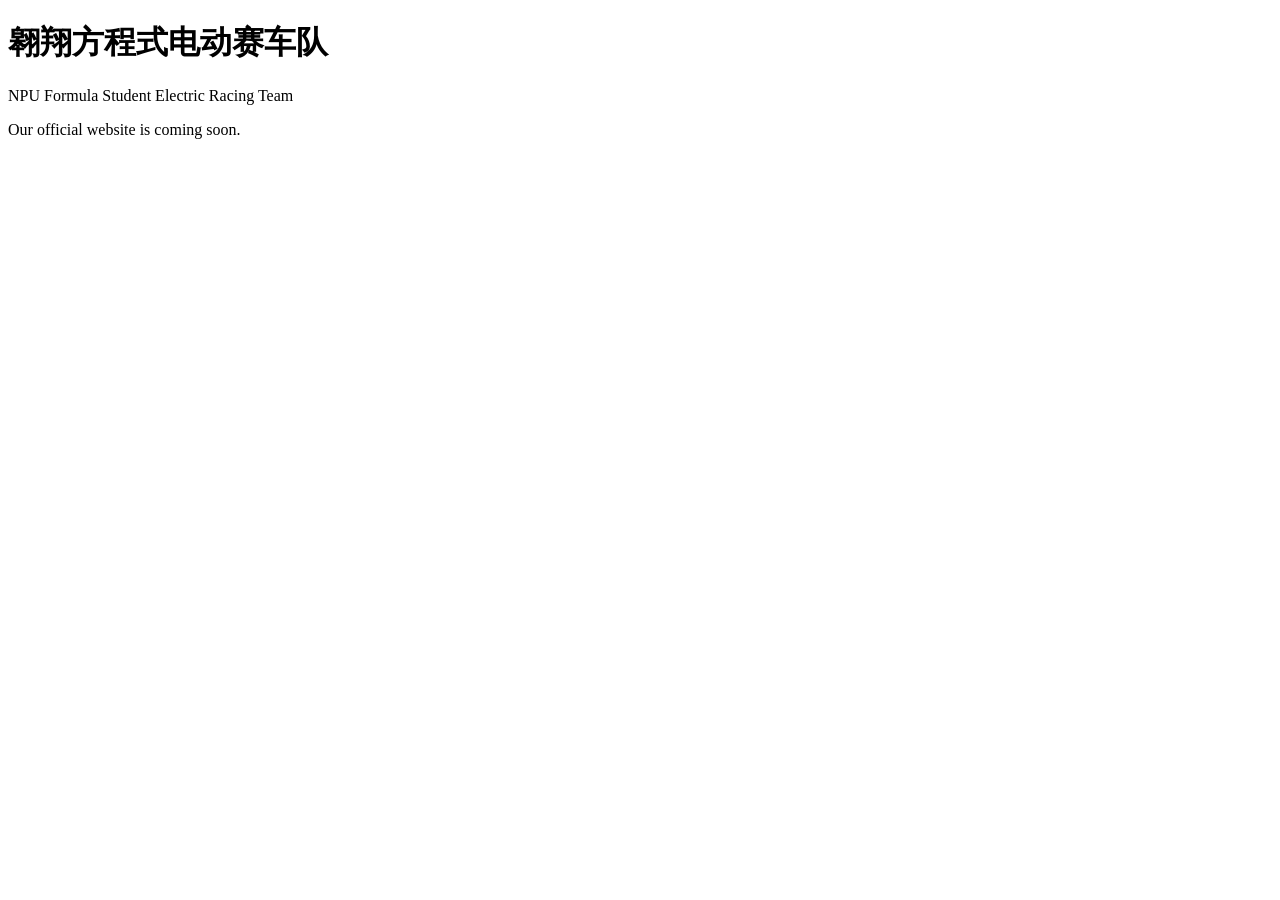
==== index.html @ 337089d9 "Create index.html" ====
<!DOCTYPE html>
<html lang="zh-CN">
<head>
  <meta charset="UTF-8">
  <meta name="viewport" content="width=device-width, initial-scale=1.0">
  <title>NPU Formula Student Electric Racing Team</title>
</head>
<body>
  <h1>翱翔方程式电动赛车队</h1>
  <p>NPU Formula Student Electric Racing Team</p>
  <p>Our official website is coming soon.</p>
</body>
</html>
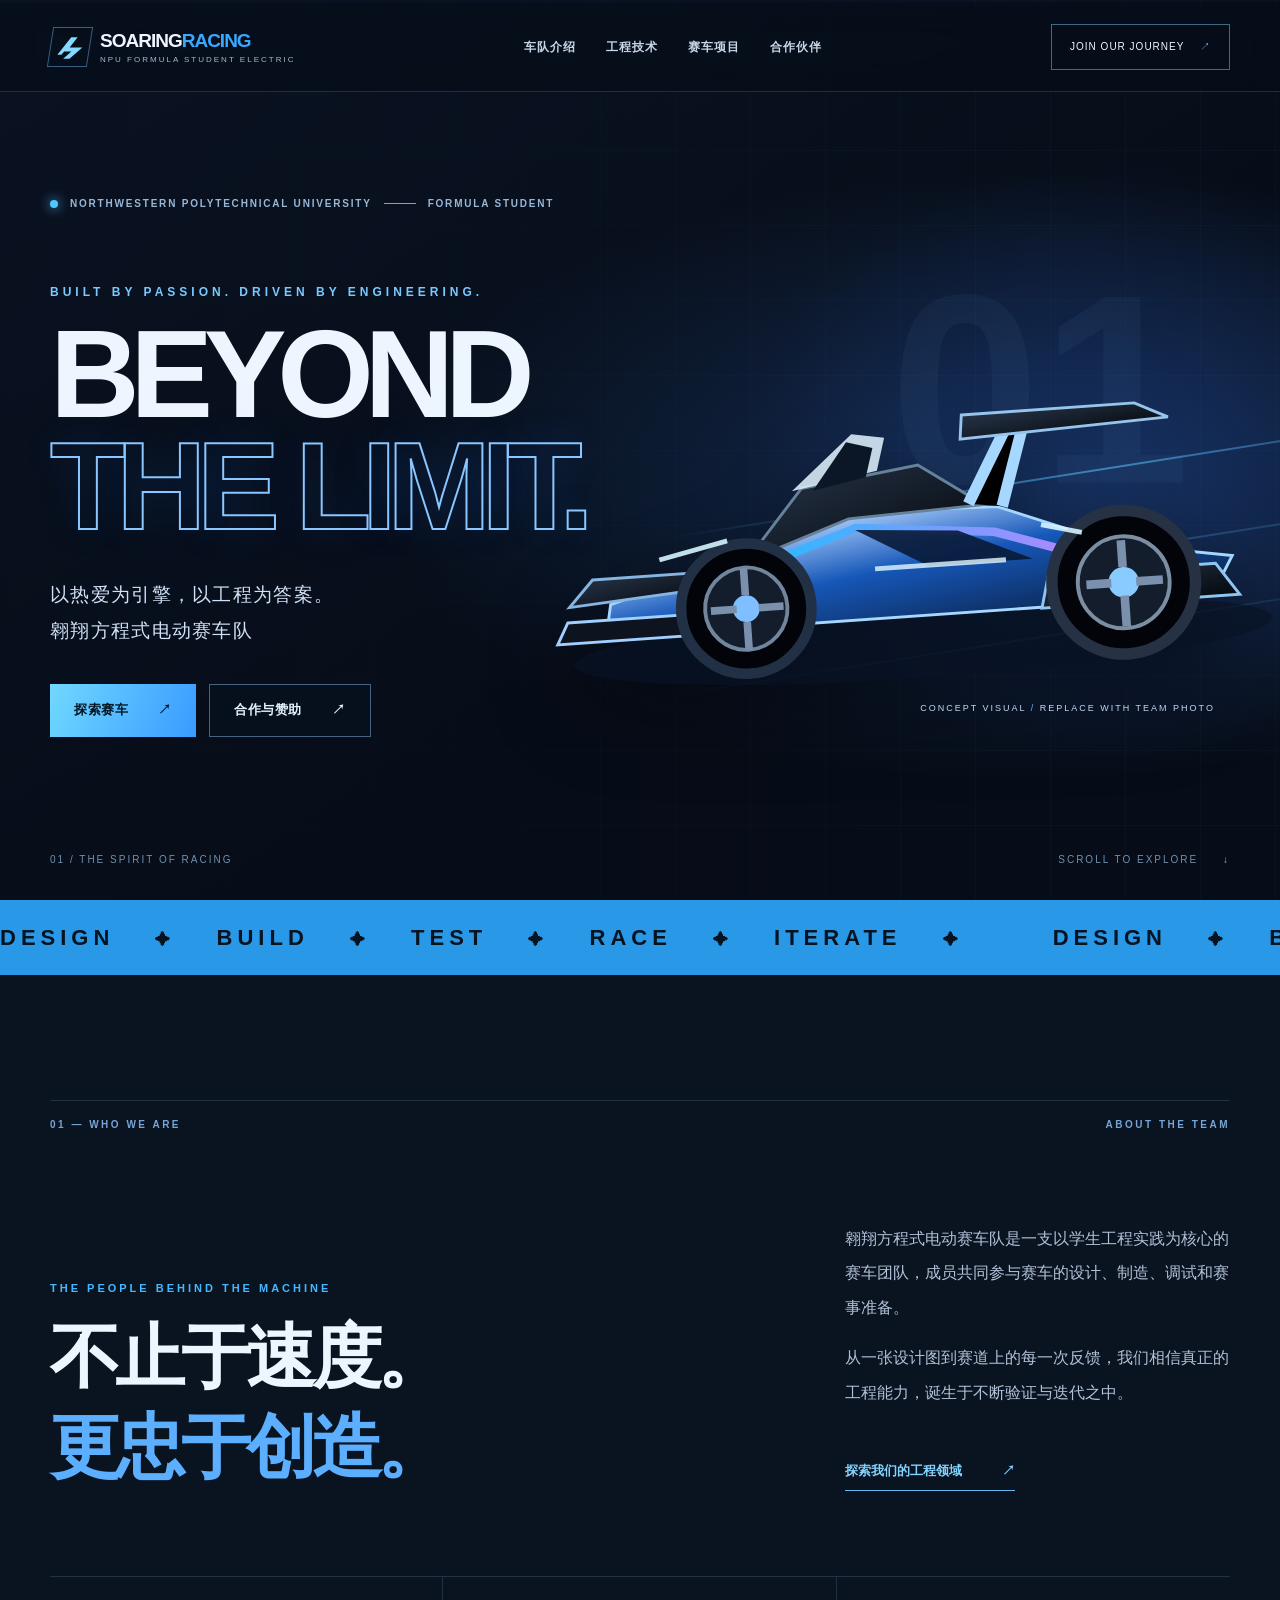
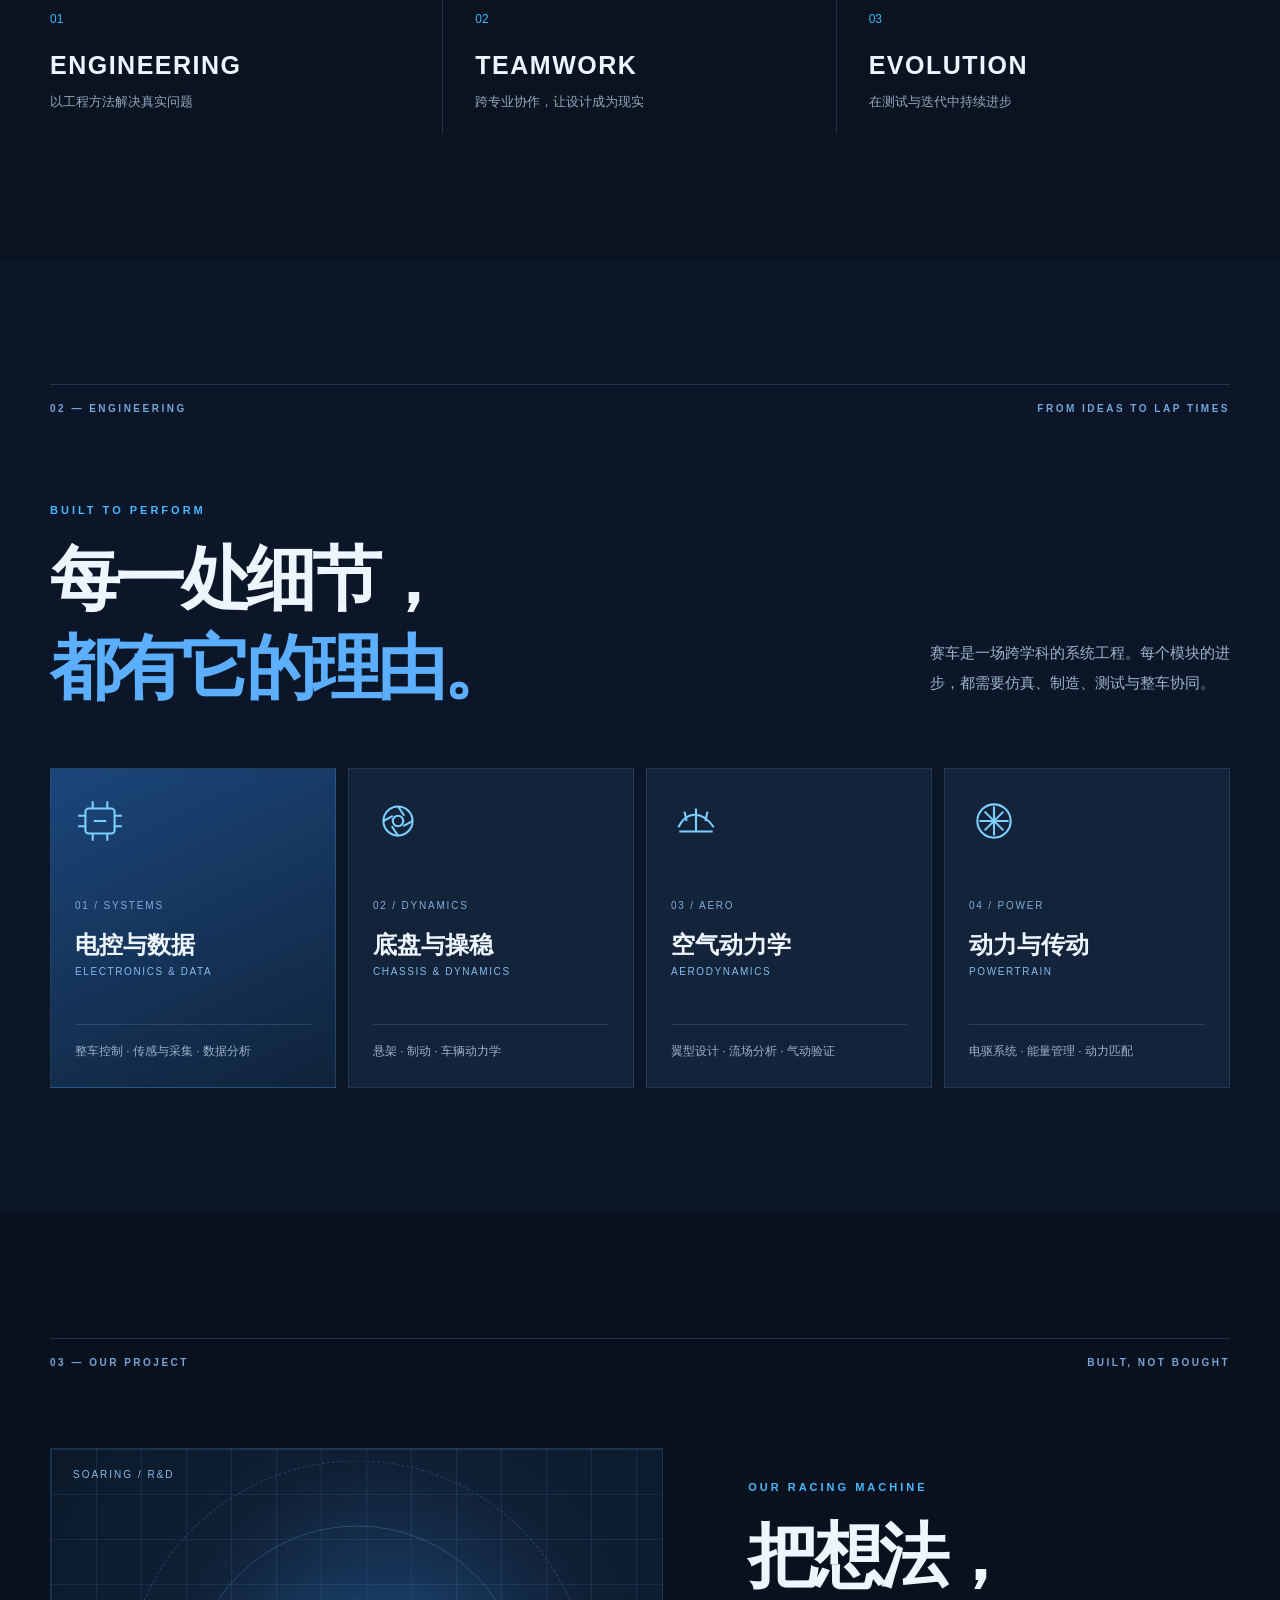
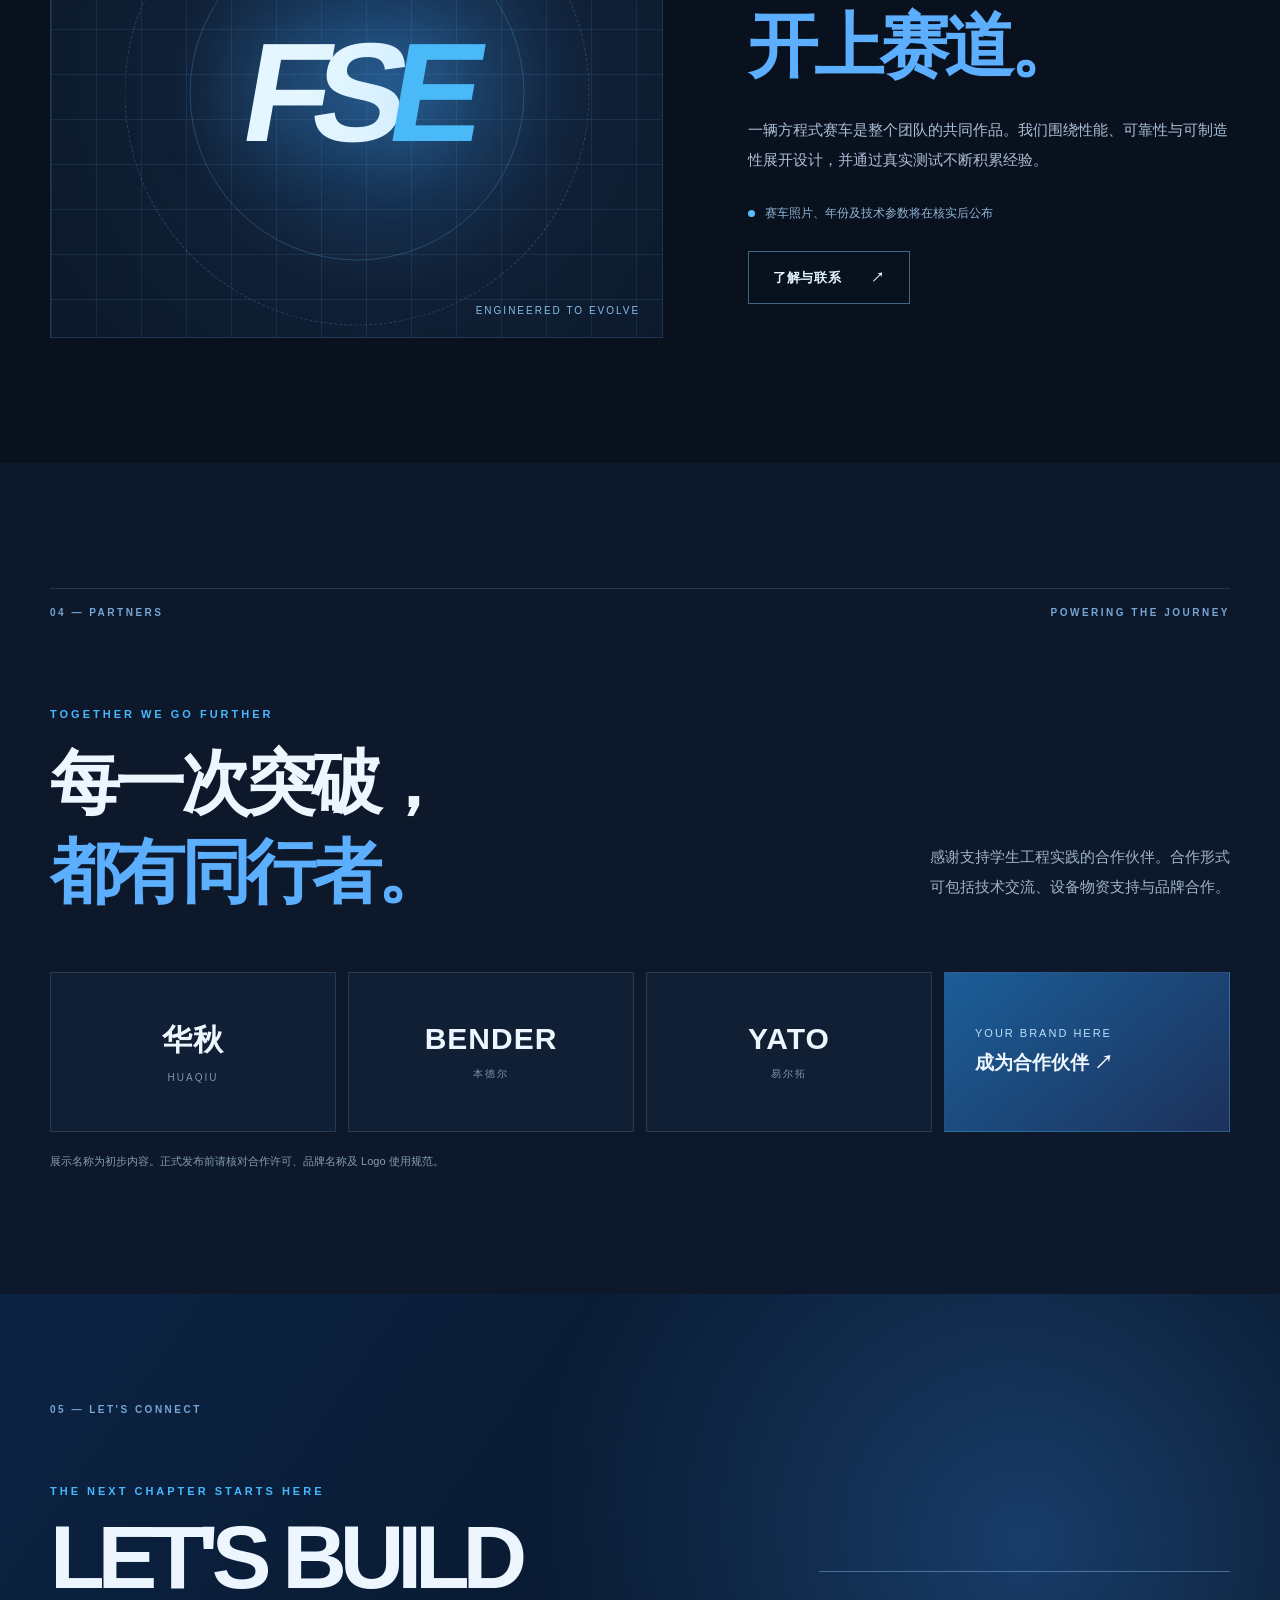
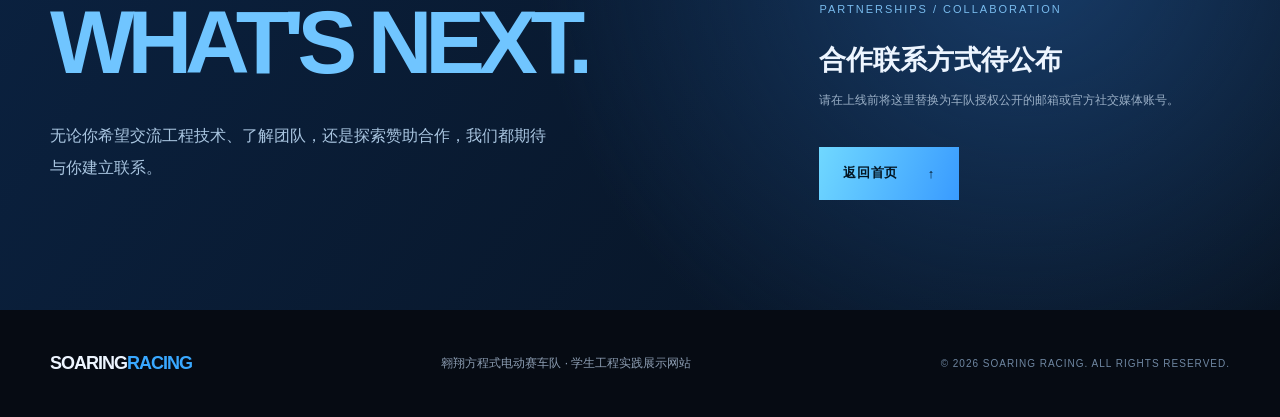
==== commit caf63aaf: "Launch Soaring Racing website v1.0" ====
--- a/index.html
+++ b/index.html
@@ -1,14 +1,82 @@
-
-<!DOCTYPE html>
+<!doctype html>
 <html lang="zh-CN">
 <head>
-  <meta charset="UTF-8">
-  <meta name="viewport" content="width=device-width, initial-scale=1.0">
-  <title>NPU Formula Student Electric Racing Team</title>
+  <meta charset="utf-8">
+  <meta name="viewport" content="width=device-width, initial-scale=1">
+  <meta name="theme-color" content="#080e1a">
+  <meta name="description" content="翱翔方程式电动赛车队｜学生方程式赛车设计、制造与赛事工程实践。了解车队、赛车技术与合作机会。">
+  <meta property="og:type" content="website">
+  <meta property="og:title" content="翱翔方程式电动赛车队 | Soaring Racing">
+  <meta property="og:description" content="Design. Build. Race. 探索车队、赛车工程与合作机会。">
+  <title>翱翔方程式电动赛车队 | SOARING RACING</title>
+  <link rel="icon" href="assets/favicon.svg" type="image/svg+xml">
+  <link rel="stylesheet" href="styles.css">
+  <script src="script.js" defer></script>
 </head>
 <body>
-  <h1>翱翔方程式电动赛车队</h1>
-  <p>NPU Formula Student Electric Racing Team</p>
-  <p>Our official website is coming soon.</p>
+  <a class="skip-link" href="#main">跳转到主要内容</a>
+  <div class="page-progress" aria-hidden="true"></div>
+  <header class="site-header" id="top">
+    <div class="shell header-inner">
+      <a class="brand" href="#top" aria-label="翱翔方程式 首页">
+        <span class="brand-mark" aria-hidden="true"><svg viewBox="0 0 44 44" fill="none"><path d="M7 31 21 9h8l-8 13h16L23 36h-8l9-9H15l-3 4H7Z" fill="currentColor"/></svg></span>
+        <span class="brand-type"><strong>SOARING<span>RACING</span></strong><small>NPU FORMULA STUDENT ELECTRIC</small></span>
+      </a>
+      <nav class="desktop-nav" aria-label="主导航">
+        <a href="#about">车队介绍</a><a href="#engineering">工程技术</a><a href="#car">赛车项目</a><a href="#partners">合作伙伴</a>
+      </nav>
+      <a class="header-cta" href="#contact">JOIN OUR JOURNEY <span aria-hidden="true">↗</span></a>
+      <button class="menu-toggle" type="button" aria-label="打开导航菜单" aria-expanded="false" aria-controls="mobile-nav"><span></span><span></span><span></span></button>
+    </div>
+    <nav id="mobile-nav" class="mobile-nav" aria-label="移动端导航" hidden>
+      <a href="#about">车队介绍</a><a href="#engineering">工程技术</a><a href="#car">赛车项目</a><a href="#partners">合作伙伴</a><a href="#contact">联系我们</a>
+    </nav>
+  </header>
+  <main id="main">
+    <section class="hero" aria-labelledby="hero-heading">
+      <div class="hero-grid" aria-hidden="true"></div><div class="hero-glow" aria-hidden="true"></div>
+      <div class="shell hero-inner">
+        <div class="hero-content reveal">
+          <div class="eyebrow"><span class="signal"></span> NORTHWESTERN POLYTECHNICAL UNIVERSITY <span class="eyebrow-line"></span> FORMULA STUDENT</div>
+          <p class="hero-overline">BUILT BY PASSION. DRIVEN BY ENGINEERING.</p>
+          <h1 id="hero-heading"><span>BEYOND</span><span class="outline-word">THE LIMIT.</span></h1>
+          <p class="hero-cn">以热爱为引擎，以工程为答案。<br>翱翔方程式电动赛车队</p>
+          <div class="hero-actions"><a class="btn btn-primary" href="#car">探索赛车 <span aria-hidden="true">↗</span></a><a class="btn btn-ghost" href="#partners">合作与赞助 <span aria-hidden="true">↗</span></a></div>
+        </div>
+        <div class="hero-art" aria-label="赛车视觉占位插画，后续可替换为车队赛车实拍照片">
+          <div class="art-number" aria-hidden="true">01</div><div class="speed-line l1"></div><div class="speed-line l2"></div><div class="speed-line l3"></div>
+          <div class="car-illustration" aria-hidden="true">
+            <svg viewBox="0 0 850 410" xmlns="http://www.w3.org/2000/svg" role="img"><defs><linearGradient id="bodyPaint" x1=".05" y1="0" x2=".9" y2="1"><stop stop-color="#eef8ff"/><stop offset=".24" stop-color="#8db6ee"/><stop offset=".52" stop-color="#1657b8"/><stop offset="1" stop-color="#0b234b"/></linearGradient><linearGradient id="carbon" x1="0" y1="0" x2="1" y2="1"><stop stop-color="#263347"/><stop offset="1" stop-color="#05090e"/></linearGradient><linearGradient id="accent" x1="0" y1="0" x2="1" y2="0"><stop stop-color="#17c2ff"/><stop offset="1" stop-color="#b685ff"/></linearGradient></defs>
+              <ellipse cx="435" cy="337" rx="365" ry="38" fill="#091326" opacity=".7"/>
+              <path d="M112 276 251 238 366 197 522 202 640 249 763 270 739 310 105 310Z" fill="url(#bodyPaint)" stroke="#a6d8ff" stroke-width="3"/>
+              <path d="M256 241 319 169 442 153 508 199 366 204Z" fill="url(#carbon)" stroke="#65829a" stroke-width="3"/>
+              <path d="M309 171 375 116 409 122 399 156Z" fill="#e4f6ff" opacity=".85"/>
+              <path d="M331 172 369 124 396 132 387 162Z" fill="#0b1727"/>
+              <path d="m492 197 48-83 15 3-28 85" stroke="#a6d8ff" stroke-width="12"/>
+              <path d="M491 104h181l34 17-218 8Z" fill="url(#carbon)" stroke="#96c4ec" stroke-width="3"/>
+              <path d="M95 249h137l-19 17-144 10Z" fill="url(#carbon)" stroke="#86b5e1" stroke-width="3"/>
+              <path d="M66 292h194l-23 22H54Z" fill="#0d1420" stroke="#a1cfff" stroke-width="3"/>
+              <path d="m230 260 143-46 144 14 104 35" fill="none" stroke="url(#accent)" stroke-width="9"/>
+              <path d="m372 216 107 8 76 35-109 0Z" fill="#081a38" opacity=".9"/>
+              <path d="M390 258h137" stroke="#e3f9ff" stroke-width="5" opacity=".8"/>
+              <path d="M570 277h175l23 34H561Z" fill="url(#carbon)" stroke="#8fc5f1" stroke-width="3"/>
+              <g><circle cx="253" cy="290" r="68" fill="#020409" stroke="#213044" stroke-width="11"/><circle cx="253" cy="290" r="43" fill="#141d2b" stroke="#71869c" stroke-width="4"/><circle cx="253" cy="290" r="14" fill="#80bfff"/><path d="M253 248v28m-37 14h27m10 14v29m13-43h26" stroke="#7a90ac" stroke-width="8"/></g>
+              <g><circle cx="648" cy="290" r="75" fill="#020409" stroke="#263144" stroke-width="12"/><circle cx="648" cy="290" r="48" fill="#141d2b" stroke="#7b8ea2" stroke-width="4"/><circle cx="648" cy="290" r="16" fill="#89caff"/><path d="M648 246v28m-39 16h26m13 14v32m13-46h28" stroke="#7a90ac" stroke-width="9"/></g>
+              <path d="M166 233 238 218M566 224l42 11" stroke="#d5f6ff" stroke-width="5" opacity=".9"/>
+            </svg>
+          </div>
+          <div class="art-caption">CONCEPT VISUAL <span>/</span> REPLACE WITH TEAM PHOTO</div>
+        </div>
+        <div class="hero-footer"><span>01 / THE SPIRIT OF RACING</span><span>SCROLL TO EXPLORE <span aria-hidden="true">↓</span></span></div>
+      </div>
+    </section>
+    <div class="ticker" aria-label="车队理念"><div class="ticker-track"><span>DESIGN <b>✦</b> BUILD <b>✦</b> TEST <b>✦</b> RACE <b>✦</b> ITERATE <b>✦</b></span><span aria-hidden="true">DESIGN <b>✦</b> BUILD <b>✦</b> TEST <b>✦</b> RACE <b>✦</b> ITERATE <b>✦</b></span></div></div>
+    <section class="section about-section" id="about" aria-labelledby="about-heading"><div class="shell"><div class="section-label"><span>01 — WHO WE ARE</span><span>ABOUT THE TEAM</span></div><div class="about-layout"><div class="reveal"><p class="kicker">THE PEOPLE BEHIND THE MACHINE</p><h2 id="about-heading" class="section-title">不止于速度。<br><em>更忠于创造。</em></h2></div><div class="about-copy reveal"><p>翱翔方程式电动赛车队是一支以学生工程实践为核心的赛车团队，成员共同参与赛车的设计、制造、调试和赛事准备。</p><p>从一张设计图到赛道上的每一次反馈，我们相信真正的工程能力，诞生于不断验证与迭代之中。</p><a class="text-link" href="#engineering">探索我们的工程领域 <span aria-hidden="true">↗</span></a></div></div><div class="principles"><article class="principle reveal"><span>01</span><h3>ENGINEERING</h3><p>以工程方法解决真实问题</p></article><article class="principle reveal"><span>02</span><h3>TEAMWORK</h3><p>跨专业协作，让设计成为现实</p></article><article class="principle reveal"><span>03</span><h3>EVOLUTION</h3><p>在测试与迭代中持续进步</p></article></div></div></section>
+    <section class="section engineering-section" id="engineering" aria-labelledby="engineering-heading"><div class="shell"><div class="section-label"><span>02 — ENGINEERING</span><span>FROM IDEAS TO LAP TIMES</span></div><div class="section-head reveal"><div><p class="kicker">BUILT TO PERFORM</p><h2 id="engineering-heading" class="section-title">每一处细节，<br><em>都有它的理由。</em></h2></div><p class="section-aside">赛车是一场跨学科的系统工程。每个模块的进步，都需要仿真、制造、测试与整车协同。</p></div><div class="engineering-grid"><article class="engineering-card card-feature reveal"><div class="card-icon"><svg viewBox="0 0 48 48" fill="none"><rect x="10" y="12" width="28" height="24" rx="3" stroke="currentColor" stroke-width="2"/><path d="M17 5v7m14-7v7M17 36v7m14-7v7M3 19h7m-7 10h7m28-10h7m-7 10h7M18 24h12" stroke="currentColor" stroke-width="2"/></svg></div><span class="card-no">01 / SYSTEMS</span><h3>电控与数据</h3><p>ELECTRONICS & DATA</p><div class="card-rule"></div><small>整车控制 · 传感与采集 · 数据分析</small></article><article class="engineering-card reveal"><div class="card-icon"><svg viewBox="0 0 48 48" fill="none"><circle cx="24" cy="24" r="14" stroke="currentColor" stroke-width="2"/><circle cx="24" cy="24" r="5" stroke="currentColor" stroke-width="2"/><path d="m24 10 6 9M38 24l-9 5M24 38l-6-9M10 24l9-5" stroke="currentColor" stroke-width="2"/></svg></div><span class="card-no">02 / DYNAMICS</span><h3>底盘与操稳</h3><p>CHASSIS & DYNAMICS</p><div class="card-rule"></div><small>悬架 · 制动 · 车辆动力学</small></article><article class="engineering-card reveal"><div class="card-icon"><svg viewBox="0 0 48 48" fill="none"><path d="M7 30c8-16 23-16 34 0M8 34h32M15 24l-2-9m20 9 2-9M24 12v21" stroke="currentColor" stroke-width="2"/></svg></div><span class="card-no">03 / AERO</span><h3>空气动力学</h3><p>AERODYNAMICS</p><div class="card-rule"></div><small>翼型设计 · 流场分析 · 气动验证</small></article><article class="engineering-card reveal"><div class="card-icon"><svg viewBox="0 0 48 48" fill="none"><circle cx="24" cy="24" r="16" stroke="currentColor" stroke-width="2"/><path d="M24 10v28M10 24h28m-23-9 18 18m0-18L15 33" stroke="currentColor" stroke-width="2"/></svg></div><span class="card-no">04 / POWER</span><h3>动力与传动</h3><p>POWERTRAIN</p><div class="card-rule"></div><small>电驱系统 · 能量管理 · 动力匹配</small></article></div></div></section>
+    <section class="section car-section" id="car" aria-labelledby="car-heading"><div class="shell"><div class="section-label"><span>03 — OUR PROJECT</span><span>BUILT, NOT BOUGHT</span></div><div class="car-layout"><div class="car-visual reveal"><div class="car-visual-grid"></div><div class="blueprint-ring ring-a"></div><div class="blueprint-ring ring-b"></div><span class="visual-corner top-left">SOARING / R&D</span><span class="visual-center">FS<span>E</span></span><span class="visual-corner bottom-right">ENGINEERED TO EVOLVE</span></div><div class="car-copy reveal"><p class="kicker">OUR RACING MACHINE</p><h2 id="car-heading" class="section-title">把想法，<br><em>开上赛道。</em></h2><p>一辆方程式赛车是整个团队的共同作品。我们围绕性能、可靠性与可制造性展开设计，并通过真实测试不断积累经验。</p><div class="detail-note"><span class="note-dot"></span> 赛车照片、年份及技术参数将在核实后公布</div><a href="#contact" class="btn btn-outline">了解与联系 <span aria-hidden="true">↗</span></a></div></div></div></section>
+    <section class="section partners-section" id="partners" aria-labelledby="partners-heading"><div class="shell"><div class="section-label"><span>04 — PARTNERS</span><span>POWERING THE JOURNEY</span></div><div class="section-head reveal"><div><p class="kicker">TOGETHER WE GO FURTHER</p><h2 id="partners-heading" class="section-title">每一次突破，<br><em>都有同行者。</em></h2></div><p class="section-aside">感谢支持学生工程实践的合作伙伴。合作形式可包括技术交流、设备物资支持与品牌合作。</p></div><div class="partner-grid"><div class="partner-logo reveal"><strong>华秋</strong><small>HUAQIU</small></div><div class="partner-logo reveal"><strong>BENDER</strong><small>本德尔</small></div><div class="partner-logo reveal"><strong>YATO</strong><small>易尔拓</small></div><a class="partner-invite reveal" href="#contact"><span>YOUR BRAND HERE</span><strong>成为合作伙伴 <span aria-hidden="true">↗</span></strong></a></div><p class="partner-disclaimer">展示名称为初步内容。正式发布前请核对合作许可、品牌名称及 Logo 使用规范。</p></div></section>
+    <section class="contact-section" id="contact" aria-labelledby="contact-heading"><div class="shell contact-layout"><div class="reveal"><div class="section-label contact-label"><span>05 — LET'S CONNECT</span></div><p class="kicker">THE NEXT CHAPTER STARTS HERE</p><h2 id="contact-heading">LET'S BUILD<br><span>WHAT'S NEXT.</span></h2><p class="contact-intro">无论你希望交流工程技术、了解团队，还是探索赞助合作，我们都期待与你建立联系。</p></div><div class="contact-actions reveal"><span class="contact-small">PARTNERSHIPS / COLLABORATION</span><p class="contact-prompt">合作联系方式待公布</p><p class="contact-muted">请在上线前将这里替换为车队授权公开的邮箱或官方社交媒体账号。</p><a class="btn btn-primary" href="#top">返回首页 <span aria-hidden="true">↑</span></a></div></div></section>
+  </main>
+  <footer class="site-footer"><div class="shell footer-inner"><a class="footer-brand" href="#top">SOARING<span>RACING</span></a><p>翱翔方程式电动赛车队 · 学生工程实践展示网站</p><span>© <span id="year">2026</span> SOARING RACING. ALL RIGHTS RESERVED.</span></div></footer>
 </body>
 </html>
--- a/styles.css
+++ b/styles.css
@@ -0,0 +1 @@
+:root{--bg:#080e1a;--bg2:#0c1626;--card:#101e30;--text:#edf5ff;--muted:#9caec5;--blue:#39a8ff;--cyan:#7ddaff;--line:rgba(165,205,246,.16);--font:Arial,"Microsoft YaHei","PingFang SC",sans-serif}*{box-sizing:border-box}html{scroll-behavior:smooth}body{margin:0;background:var(--bg);color:var(--text);font-family:var(--font);-webkit-font-smoothing:antialiased}a{color:inherit;text-decoration:none}button{font:inherit}::selection{background:#55afff;color:#08101d}img,svg{max-width:100%}.shell{width:min(1320px,calc(100% - 100px));margin:auto}.skip-link{position:absolute;z-index:99;left:12px;top:-60px;background:white;color:black;padding:12px}.skip-link:focus{top:12px}.page-progress{height:3px;position:fixed;z-index:120;top:0;left:0;width:0;background:linear-gradient(90deg,#00bffb,#a78cff)}.site-header{position:absolute;top:3px;left:0;right:0;z-index:50;border-bottom:1px solid rgba(255,255,255,.13);background:rgba(5,12,23,.5);backdrop-filter:blur(16px)}.header-inner{height:88px;display:flex;align-items:center;gap:30px}.brand{display:flex;gap:10px;align-items:center;flex-shrink:0}.brand-mark{width:40px;height:40px;display:grid;place-items:center;color:#84d9ff;border:1px solid rgba(112,193,255,.46);transform:skewX(-9deg)}.brand-mark svg{width:35px;height:35px}.brand-type{display:flex;flex-direction:column;line-height:1}.brand-type strong{font-size:19px;letter-spacing:-1px;font-weight:900}.brand-type strong span,.footer-brand span{color:var(--blue)}.brand-type small{font-size:8px;letter-spacing:2px;margin-top:6px;color:#a6b7d1}.desktop-nav{display:flex;gap:30px;align-items:center;margin:auto}.desktop-nav a{font-size:12px;letter-spacing:1px;font-weight:700;color:#c8d7e8;transition:color .2s}.desktop-nav a:hover{color:#72cfff}.header-cta{font-size:10px;letter-spacing:1px;color:#f0f8ff;border:1px solid rgba(135,210,255,.47);padding:15px 18px;white-space:nowrap}.header-cta span{color:#61c4ff;margin-left:12px}.menu-toggle{display:none;background:none;border:0;width:43px;height:43px;padding:10px;cursor:pointer}.menu-toggle span{display:block;height:2px;background:#fff;margin:5px 0}.mobile-nav{display:none}.hero{min-height:790px;min-height:100svh;position:relative;overflow:hidden;background:radial-gradient(ellipse at 80% 53%,#132b50 0%,transparent 45%),linear-gradient(145deg,#0b1425,#070d18 60%);isolation:isolate}.hero:after{content:"";position:absolute;inset:0;background:linear-gradient(90deg,rgba(6,12,24,.25),transparent 70%);pointer-events:none}.hero-grid{position:absolute;inset:0;opacity:.27;background-image:linear-gradient(rgba(90,165,236,.13) 1px,transparent 1px),linear-gradient(90deg,rgba(90,165,236,.13) 1px,transparent 1px);background-size:75px 75px;mask-image:linear-gradient(90deg,transparent 3%,black 75%)}.hero-glow{position:absolute;right:-18%;top:15%;height:650px;width:800px;background:radial-gradient(ellipse,rgba(42,88,192,.25),transparent 65%)}.hero-inner{min-height:790px;min-height:100svh;position:relative;display:flex;align-items:center;padding:135px 0 100px}.hero-content{position:relative;z-index:5;width:68%;pointer-events:none}.hero-content a{pointer-events:auto}.eyebrow{color:#98b7d6;display:flex;gap:12px;align-items:center;letter-spacing:1.8px;font-size:10px;font-weight:700;white-space:nowrap}.signal{width:8px;height:8px;border-radius:50%;background:#50c8ff;box-shadow:0 0 12px #50c8ff}.eyebrow-line{width:32px;height:1px;background:#7ba2c8}.hero-overline{color:#79caff;letter-spacing:4px;font-weight:700;font-size:12px;margin:76px 0 20px}.hero h1{font-size:clamp(70px,9.7vw,164px);line-height:.9;letter-spacing:-.075em;font-weight:900;margin:0;position:relative}.hero h1 span{display:block}.outline-word{color:transparent;-webkit-text-stroke:2px #8ac6ff;text-shadow:0 0 38px rgba(25,105,234,.13)}.hero-cn{font-size:19px;line-height:1.9;letter-spacing:1.3px;color:#d1e2f7;margin:34px 0 35px}.hero-actions{display:flex;gap:13px}.btn{display:inline-flex;align-items:center;justify-content:space-between;gap:30px;min-height:53px;padding:0 24px;font-size:13px;font-weight:800;letter-spacing:.6px;transition:transform .2s,background .2s,border-color .2s}.btn:hover{transform:translateY(-3px)}.btn-primary{color:#031522;background:linear-gradient(110deg,#70d8ff,#399bff)}.btn-ghost,.btn-outline{color:#e4f4ff;border:1px solid rgba(145,198,244,.46);background:rgba(7,18,32,.42)}.btn-ghost:hover,.btn-outline:hover{border-color:#7acfff;background:rgba(44,108,171,.2)}.hero-art{position:absolute;right:-7%;width:69%;top:43%;transform:translateY(-17%);z-index:2;pointer-events:none;filter:drop-shadow(0 35px 40px rgba(0,0,0,.46))}.art-number{position:absolute;right:15%;top:-65px;font-size:270px;color:rgba(133,192,255,.045);font-weight:900;line-height:1}.car-illustration{position:relative;z-index:2;transform:rotate(-4deg)}.car-illustration svg{width:100%}.speed-line{position:absolute;left:21%;right:-30%;height:2px;background:linear-gradient(90deg,transparent,rgba(91,190,255,.57),transparent);transform:skewY(-9deg)}.l1{top:37%}.l2{top:58%;opacity:.5}.l3{top:77%;opacity:.28}.art-caption{font-size:9px;letter-spacing:2px;position:absolute;bottom:1%;right:12%;color:#c0d8f5}.art-caption span{color:#53bfff}.hero-footer{position:absolute;z-index:6;left:0;right:0;bottom:35px;display:flex;justify-content:space-between;color:#7190ae;font-size:10px;letter-spacing:2px}.hero-footer span span{color:#65cbff;padding-left:20px}.ticker{height:75px;display:flex;align-items:center;overflow:hidden;background:#2998e7;color:#061321}.ticker-track{display:flex;gap:60px;white-space:nowrap;animation:marquee 32s linear infinite;min-width:max-content;font-size:22px;font-weight:900;letter-spacing:5px}.ticker-track b{padding:0 30px;font-size:15px}@keyframes marquee{to{transform:translateX(-50%)}}.section{padding:125px 0}.section-label{display:flex;justify-content:space-between;align-items:center;border-top:1px solid var(--line);padding-top:18px;color:#76a5d6;font-size:10px;letter-spacing:2.5px;font-weight:700}.kicker{font-size:11px;letter-spacing:3px;font-weight:800;color:#47b8ff;margin:0 0 18px}.section-title{font-size:clamp(44px,5.5vw,78px);line-height:1.27;letter-spacing:-.065em;margin:0;font-weight:800}.section-title em{font-style:normal;color:#5caeff}.about-section{background:#0a1320}.about-layout{display:grid;grid-template-columns:1.3fr .7fr;gap:80px;margin:92px 0 85px;align-items:end}.about-copy p{font-size:16px;line-height:2.15;color:#b1c1d7;margin:0 0 16px}.text-link{font-size:13px;font-weight:700;display:inline-flex;gap:40px;color:#83d3ff;padding:16px 0 10px;border-bottom:1px solid #67b7ec;margin-top:20px}.principles{display:grid;grid-template-columns:repeat(3,1fr);border-top:1px solid var(--line)}.principle{padding:32px 32px 10px;border-right:1px solid var(--line)}.principle:first-child{padding-left:0}.principle:last-child{border:0}.principle>span{color:#3ab9ff;font-size:12px}.principle h3{font-size:25px;letter-spacing:1.5px;margin:24px 0 10px}.principle p{color:#93a7bf;font-size:13px}.engineering-section{background:#0b1728}.section-head{display:flex;justify-content:space-between;gap:50px;align-items:end;margin:90px 0 55px}.section-aside{width:300px;color:#9eb3cc;font-size:15px;line-height:2}.engineering-grid{display:grid;grid-template-columns:repeat(4,1fr);gap:12px}.engineering-card{background:#13243a;min-height:320px;padding:27px 24px;border:1px solid rgba(148,199,244,.12);display:flex;flex-direction:column;transition:background .25s,transform .25s}.engineering-card:hover{background:#183454;transform:translateY(-6px)}.card-feature{background:linear-gradient(155deg,#1b467b,#10233a)}.card-icon{width:50px;height:50px;color:#7ccfff}.card-icon svg{width:100%;height:100%}.card-no{font-size:10px;letter-spacing:1.8px;color:#83acda;margin-top:54px}.engineering-card h3{margin:18px 0 5px;font-size:24px}.engineering-card>p{margin:0;font-size:10px;letter-spacing:1.6px;color:#83bbef}.card-rule{height:1px;background:var(--line);margin:auto 0 18px}.engineering-card small{font-size:12px;color:#9bb0ca}.car-section{background:#0a111e}.car-layout{display:grid;grid-template-columns:1.12fr .88fr;gap:85px;align-items:center;margin-top:80px}.car-visual{position:relative;min-height:490px;overflow:hidden;background:radial-gradient(circle at 55% 47%,#1e4774,#101f34 51%,#0b182a);border:1px solid rgba(96,166,232,.2)}.car-visual-grid{position:absolute;inset:0;background-image:linear-gradient(rgba(105,171,230,.12) 1px,transparent 1px),linear-gradient(90deg,rgba(105,171,230,.12) 1px,transparent 1px);background-size:45px 45px}.blueprint-ring{position:absolute;border:1px solid rgba(108,191,255,.24);border-radius:50%;left:50%;top:50%;transform:translate(-50%,-50%)}.ring-a{width:335px;height:335px}.ring-b{width:465px;height:465px;border-style:dashed}.visual-center{position:absolute;top:50%;left:50%;transform:translate(-50%,-50%) skewX(-10deg);font-size:clamp(90px,11vw,170px);letter-spacing:-.12em;font-weight:900;color:#e4f6ff;text-shadow:0 0 85px rgba(80,177,255,.45)}.visual-center span{color:#4ab9f7}.visual-corner{position:absolute;font-size:10px;letter-spacing:2px;color:#84bde9}.top-left{top:20px;left:22px}.bottom-right{bottom:21px;right:22px}.car-copy p:not(.kicker){color:#aabfd6;line-height:2;font-size:15px;margin:25px 0}.detail-note{font-size:12px;color:#8fb6d7;line-height:1.7;display:flex;align-items:center;gap:10px;margin:28px 0}.note-dot{width:7px;height:7px;background:#59beff;border-radius:50%;flex-shrink:0}.partners-section{background:#0d192a}.partner-grid{display:grid;grid-template-columns:repeat(4,1fr);gap:12px}.partner-logo,.partner-invite{min-height:160px;border:1px solid rgba(140,197,241,.17);display:flex;flex-direction:column;align-items:center;justify-content:center;gap:11px;background:#101f33}.partner-logo strong{font-size:30px;letter-spacing:1px}.partner-logo small{color:#7997b5;font-size:10px;letter-spacing:2px}.partner-invite{align-items:flex-start;padding:30px;background:linear-gradient(140deg,#1b5e99,#1c315a)}.partner-invite>span{font-size:11px;letter-spacing:2px;color:#bbe0ff}.partner-invite strong{font-size:19px}.partner-disclaimer{font-size:11px;color:#839bb4;margin:22px 0 0}.contact-section{padding:110px 0;background:radial-gradient(circle at 80% 40%,#183d6a,transparent 45%),linear-gradient(125deg,#0b2343,#07111e)}.contact-layout{display:grid;grid-template-columns:1.25fr .75fr;gap:85px;align-items:end}.contact-label{border:0;padding:0;margin-bottom:70px}.contact-section h2{font-size:clamp(64px,7vw,113px);letter-spacing:-.08em;line-height:.95;margin:0}.contact-section h2 span{color:#70c5ff}.contact-intro{max-width:500px;line-height:2;color:#a9c5e0;margin-top:35px}.contact-actions{border-top:1px solid rgba(159,206,248,.4);padding-top:27px}.contact-small{font-size:11px;letter-spacing:2px;color:#79bbed}.contact-prompt{font-size:27px;font-weight:700;margin:25px 0 9px}.contact-muted{font-size:12px;color:#9aafc6;line-height:1.8;margin-bottom:35px}.site-footer{padding:33px 0;background:#060b13}.footer-inner{display:flex;align-items:center;justify-content:space-between;gap:18px}.footer-brand{font-size:18px;font-weight:900;letter-spacing:-1px}.footer-inner p{color:#8c9db2;font-size:12px}.footer-inner>span{font-size:10px;color:#6f87a2;letter-spacing:1px}.reveal{opacity:0;transform:translateY(24px);transition:opacity .8s ease,transform .8s ease}.reveal.visible{opacity:1;transform:none}@media(max-width:1150px){.shell{width:min(100% - 60px,1320px)}.desktop-nav{gap:16px}.header-cta{display:none}.hero h1{font-size:clamp(68px,10vw,125px)}.hero-art{right:-11%;width:78%}.engineering-grid{grid-template-columns:repeat(2,1fr)}.engineering-card{min-height:290px}.section-aside{width:260px}}@media(max-width:760px){.shell{width:calc(100% - 38px)}.header-inner{height:71px}.brand-type strong{font-size:17px}.brand-type small{font-size:7px;letter-spacing:1.3px}.brand-mark{width:35px;height:35px}.desktop-nav{display:none}.menu-toggle{display:block;margin-left:auto}.mobile-nav{display:flex;flex-direction:column;padding:12px 20px 22px;background:#0c1a2d;border-top:1px solid var(--line)}.mobile-nav[hidden]{display:none}.mobile-nav a{padding:13px;border-bottom:1px solid var(--line);font-size:14px}.hero,.hero-inner{min-height:780px;min-height:100svh}.hero-inner{padding:130px 0 55px;align-items:flex-start}.hero-content{width:100%}.eyebrow{font-size:8px;letter-spacing:1px;gap:7px;white-space:normal}.eyebrow-line{display:none}.hero-overline{font-size:10px;letter-spacing:2px;margin-top:65px}.hero h1{font-size:clamp(54px,13vw,95px);letter-spacing:-.07em}.outline-word{-webkit-text-stroke:1.25px #90caff}.hero-cn{font-size:15px;line-height:1.85;margin:25px 0}.hero-actions{gap:8px}.btn{min-height:47px;padding:0 14px;gap:12px;font-size:12px}.hero-art{top:auto;bottom:85px;right:-15%;width:105%;transform:none;opacity:.9}.art-number{font-size:150px;top:-10px}.art-caption{font-size:7px;bottom:-4px}.hero-footer{bottom:20px;font-size:8px;letter-spacing:1px}.hero-footer span:first-child{display:none}.hero-footer span:last-child{margin-left:auto}.ticker{height:58px}.ticker-track{font-size:15px;letter-spacing:3px}.ticker-track b{padding:0 16px}.section{padding:75px 0}.section-label{font-size:8px;letter-spacing:1.3px;gap:14px}.section-label span:last-child{text-align:right}.kicker{font-size:9px;letter-spacing:2.1px}.section-title{font-size:clamp(39px,9vw,58px)}.about-layout{display:block;margin:55px 0 50px}.about-copy{margin-top:35px}.about-copy p{font-size:14px}.principles{grid-template-columns:1fr}.principle,.principle:first-child{padding:23px 0;border-right:0;border-bottom:1px solid var(--line)}.principle h3{font-size:21px;margin:10px 0 6px}.section-head{display:block;margin:55px 0 30px}.section-aside{width:auto;margin-top:25px;font-size:14px}.engineering-grid{grid-template-columns:1fr 1fr;gap:8px}.engineering-card{min-height:245px;padding:19px 14px}.card-icon{width:38px;height:38px}.card-no{margin-top:32px;font-size:8px}.engineering-card h3{font-size:19px}.engineering-card>p{font-size:8px}.engineering-card small{font-size:10px;line-height:1.6}.car-layout{grid-template-columns:1fr;gap:40px;margin-top:45px}.car-visual{min-height:340px}.ring-a{width:245px;height:245px}.ring-b{width:325px;height:325px}.visual-center{font-size:115px}.partner-grid{grid-template-columns:1fr 1fr;gap:8px}.partner-logo,.partner-invite{min-height:125px;padding:15px}.partner-logo strong{font-size:22px}.partner-invite strong{font-size:15px}.partner-invite>span{font-size:9px}.contact-section{padding:70px 0}.contact-layout{grid-template-columns:1fr;gap:42px}.contact-label{margin-bottom:55px}.contact-section h2{font-size:clamp(58px,12vw,90px)}.contact-intro{font-size:14px}.footer-inner{flex-direction:column;align-items:flex-start}.footer-inner p{margin:0}}@media(max-width:390px){.hero h1{font-size:53px}.hero-art{bottom:90px}.hero-actions{flex-wrap:wrap}.eyebrow{font-size:7px}.engineering-card h3{font-size:17px}}@media(prefers-reduced-motion:reduce){html{scroll-behavior:auto}.ticker-track{animation:none}.reveal{opacity:1;transform:none;transition:none}.btn,.engineering-card{transition:none}}
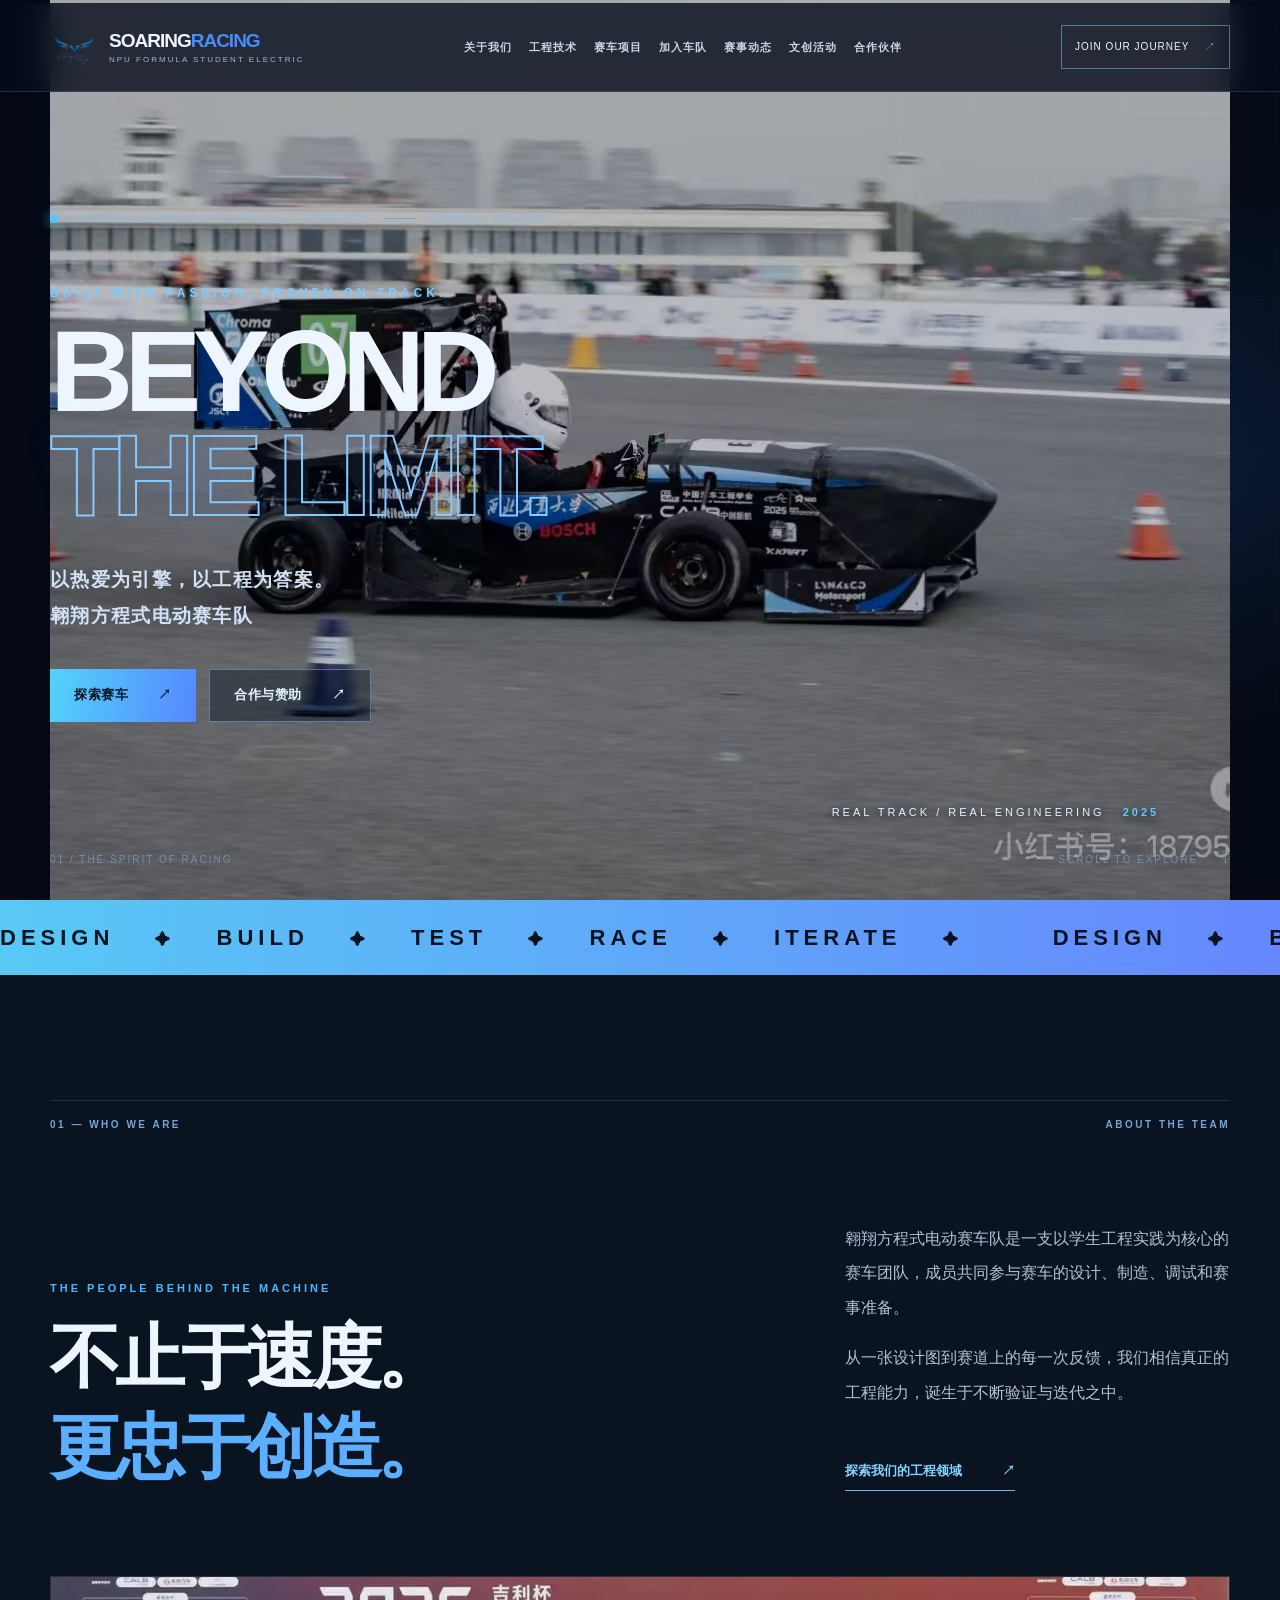
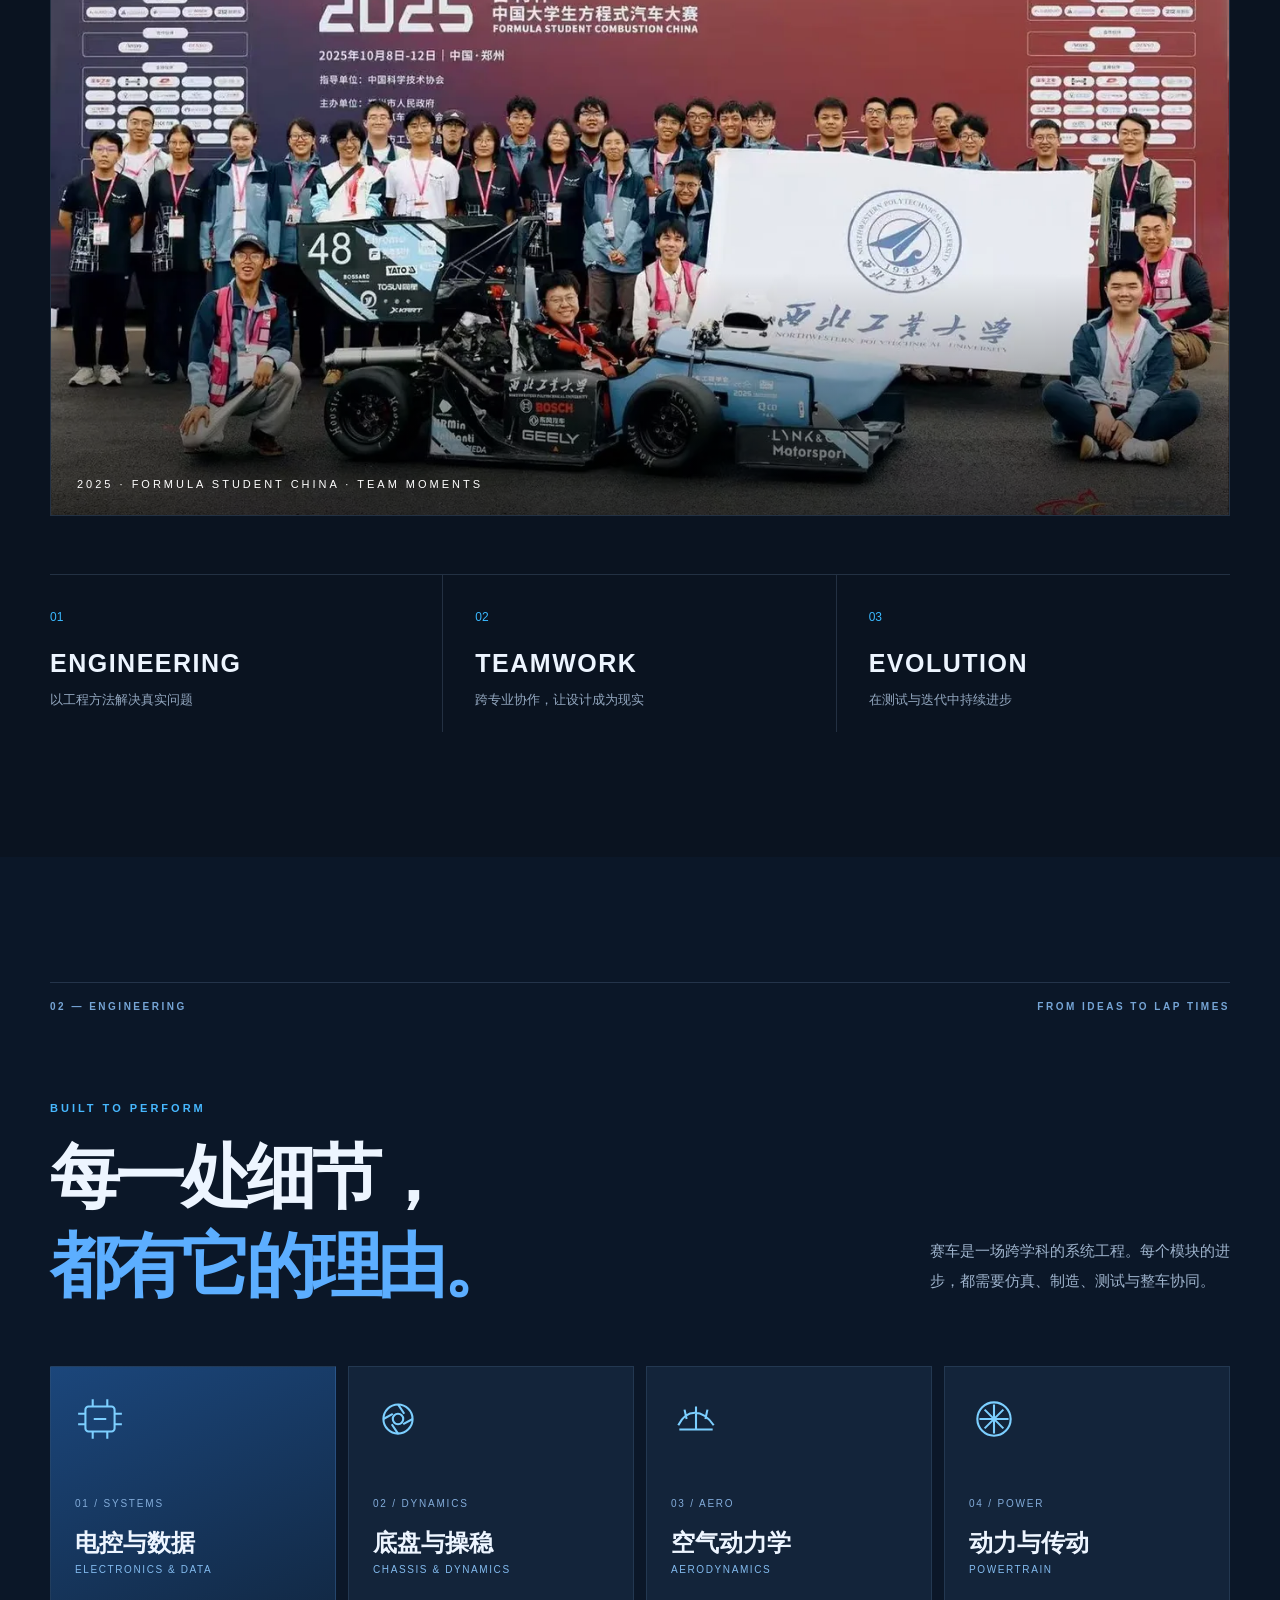
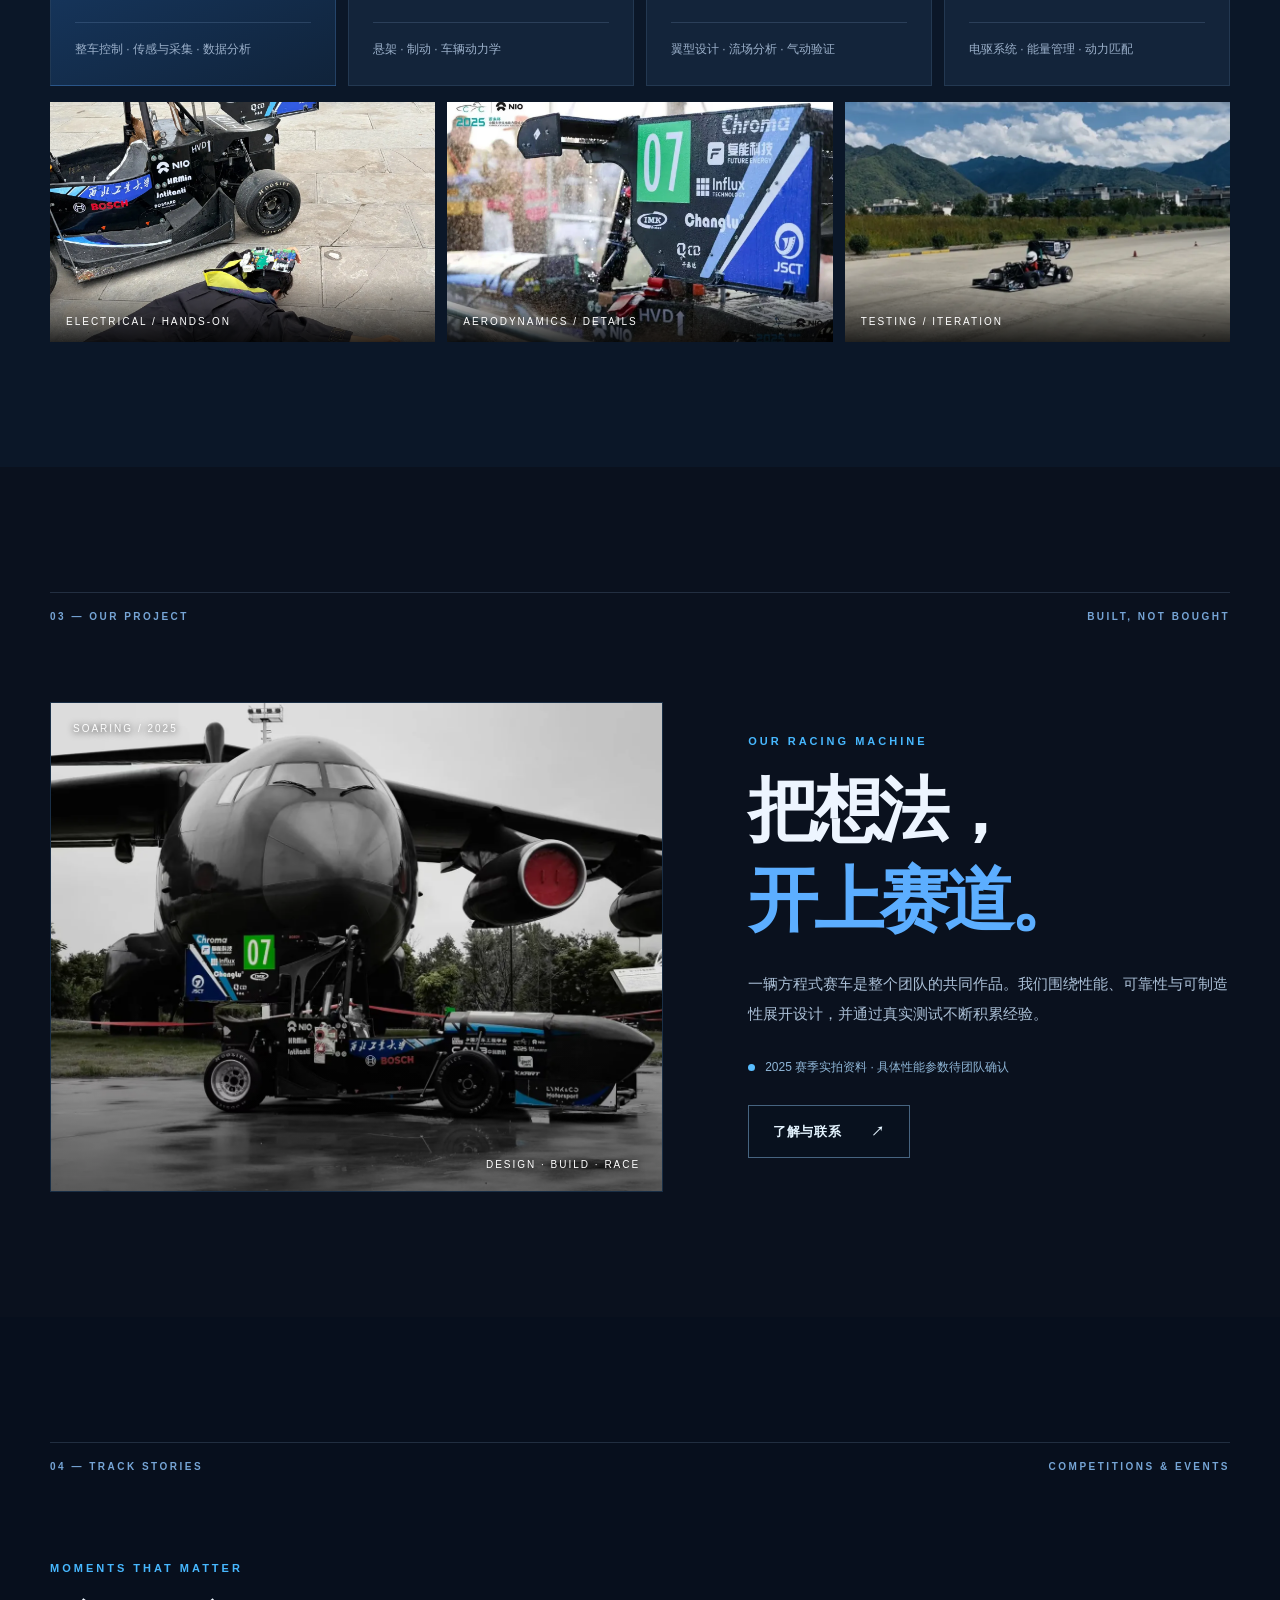
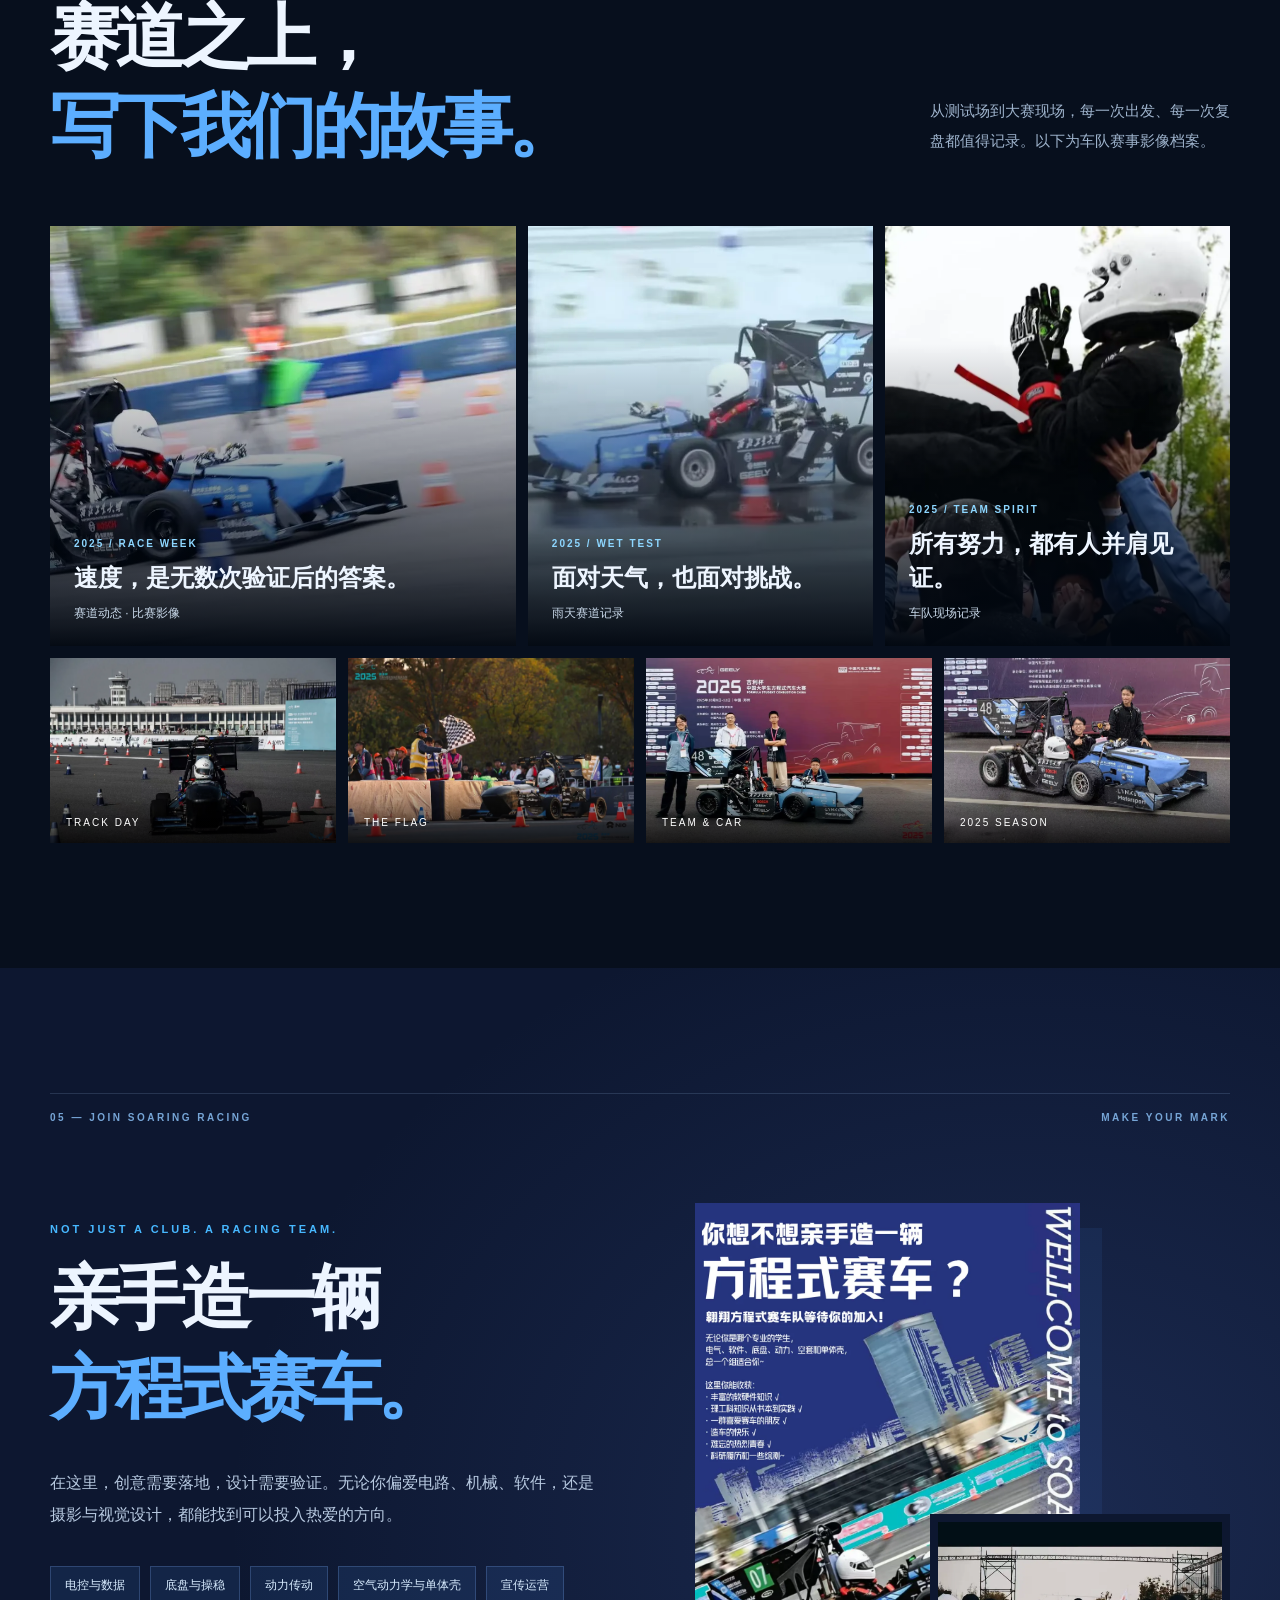
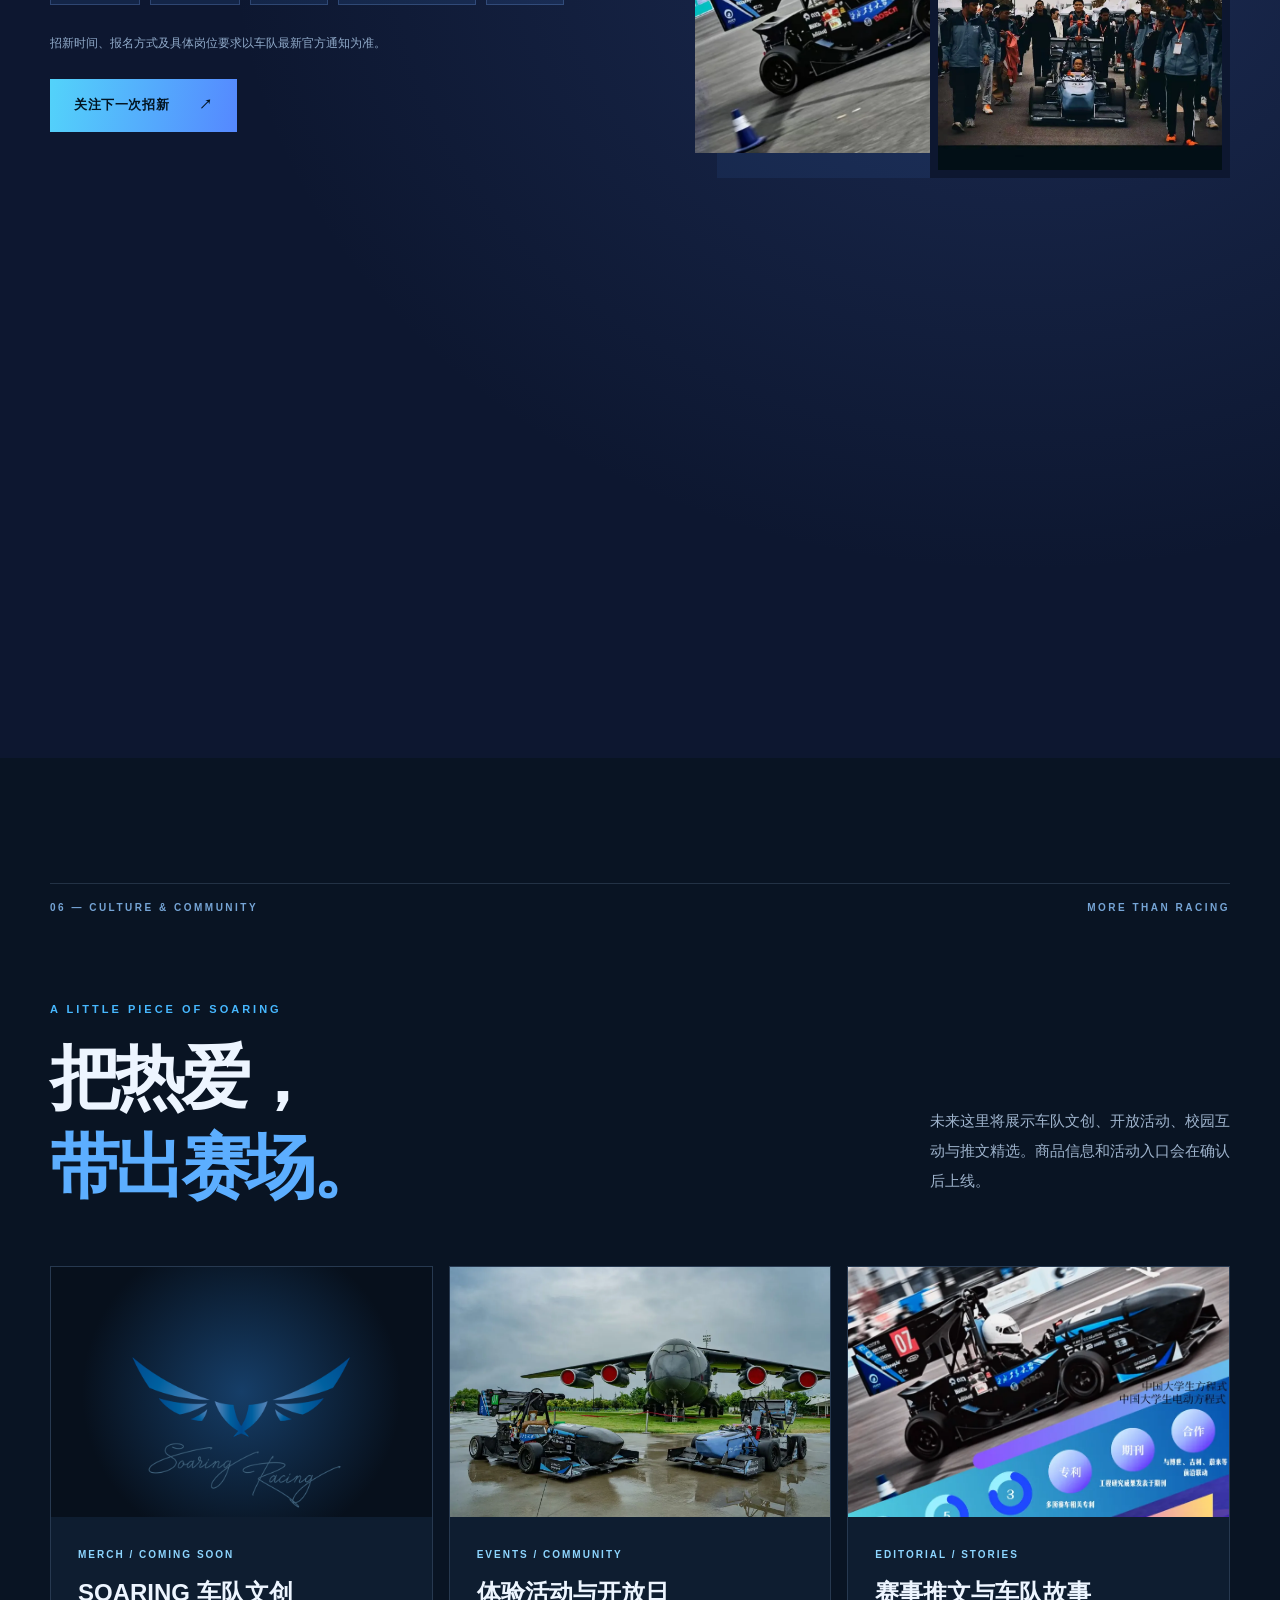
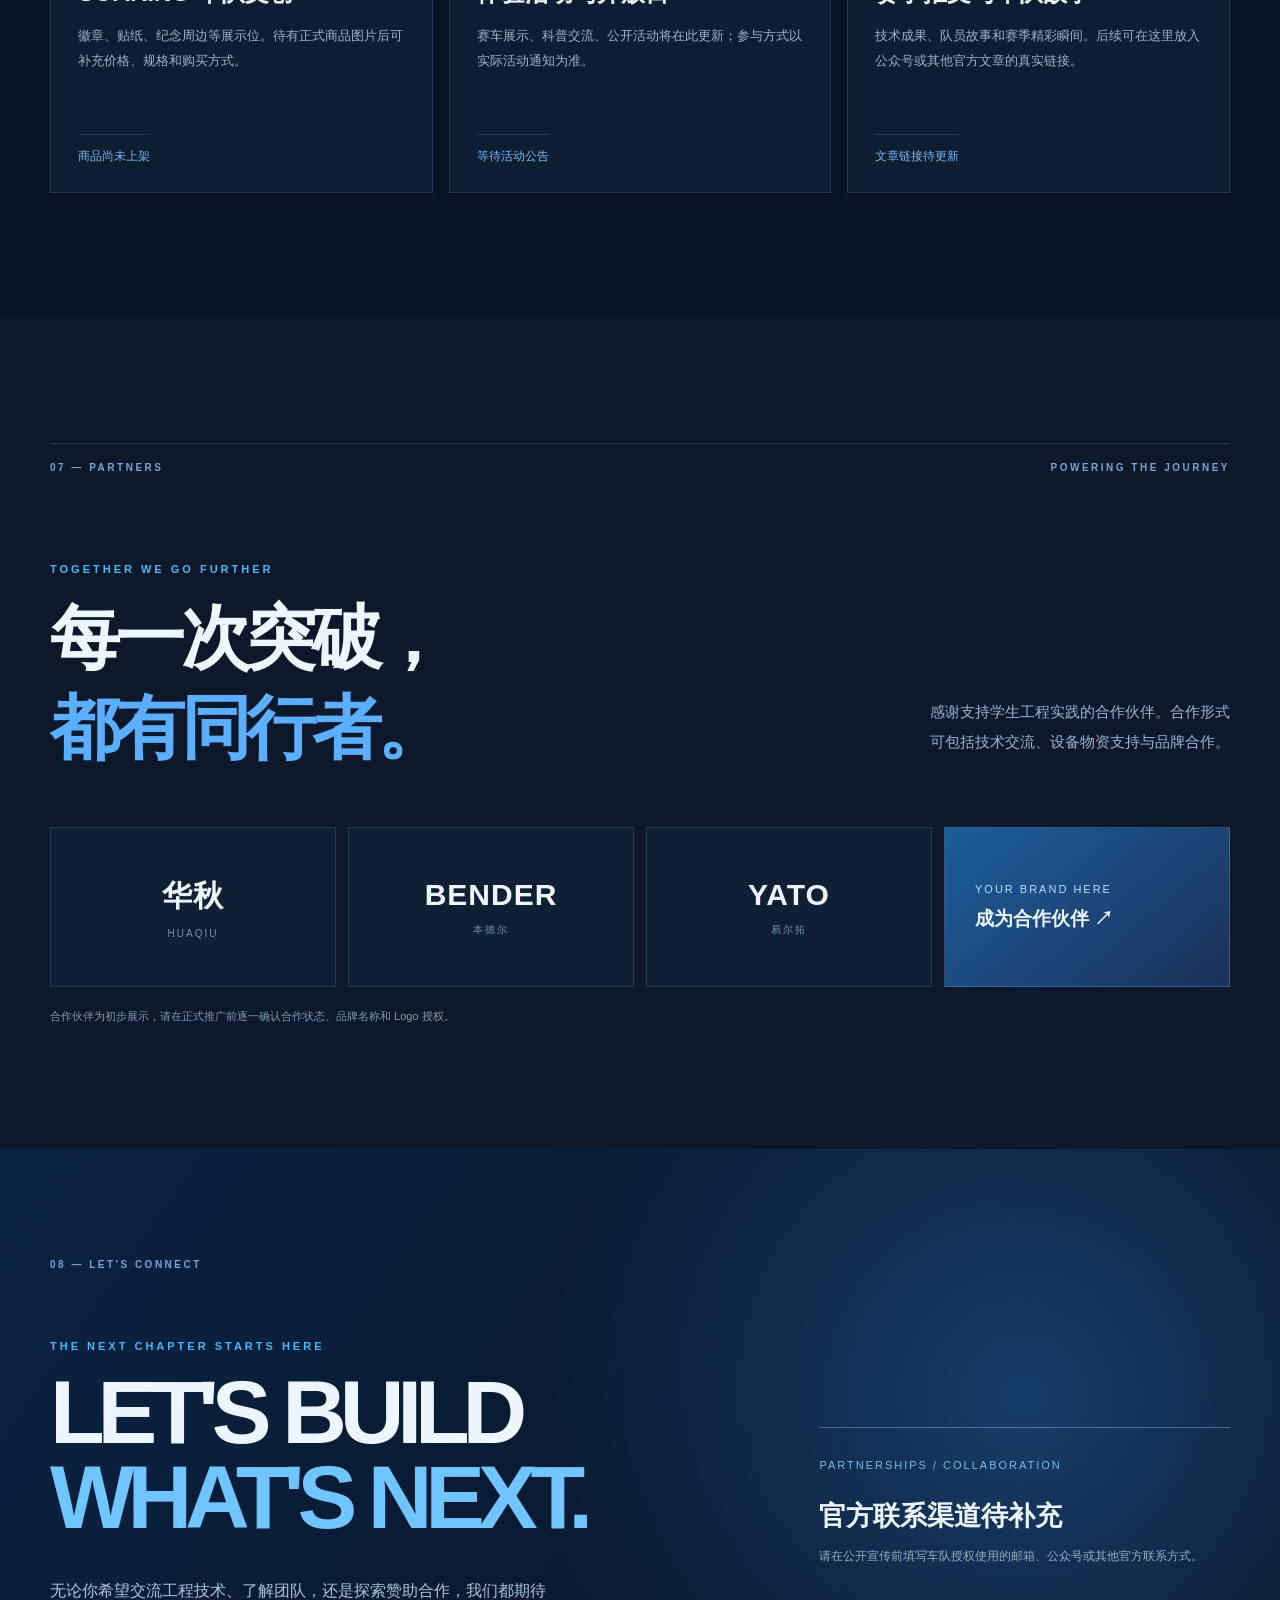
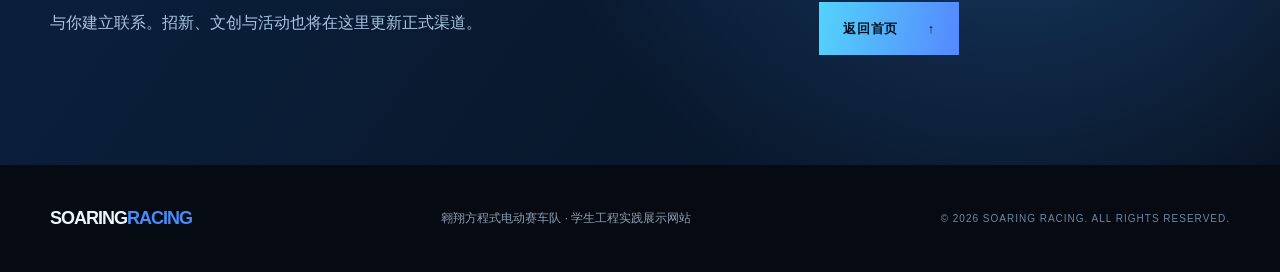
==== commit 7373df70: "soaring-racing-website-v2" ====
--- a/index.html
+++ b/index.html
@@ -19,17 +19,17 @@
   <header class="site-header" id="top">
     <div class="shell header-inner">
       <a class="brand" href="#top" aria-label="翱翔方程式 首页">
-        <span class="brand-mark" aria-hidden="true"><svg viewBox="0 0 44 44" fill="none"><path d="M7 31 21 9h8l-8 13h16L23 36h-8l9-9H15l-3 4H7Z" fill="currentColor"/></svg></span>
+        <span class="brand-mark logo-mark" aria-hidden="true"><img src="assets/soaring-logo.png" alt="" width="48" height="48"></span>
         <span class="brand-type"><strong>SOARING<span>RACING</span></strong><small>NPU FORMULA STUDENT ELECTRIC</small></span>
       </a>
       <nav class="desktop-nav" aria-label="主导航">
-        <a href="#about">车队介绍</a><a href="#engineering">工程技术</a><a href="#car">赛车项目</a><a href="#partners">合作伙伴</a>
+        <a href="#about">关于我们</a><a href="#engineering">工程技术</a><a href="#car">赛车项目</a><a href="#join">加入车队</a><a href="#news">赛事动态</a><a href="#culture">文创活动</a><a href="#partners">合作伙伴</a>
       </nav>
-      <a class="header-cta" href="#contact">JOIN OUR JOURNEY <span aria-hidden="true">↗</span></a>
+      <a class="header-cta" href="#join">JOIN OUR JOURNEY <span aria-hidden="true">↗</span></a>
       <button class="menu-toggle" type="button" aria-label="打开导航菜单" aria-expanded="false" aria-controls="mobile-nav"><span></span><span></span><span></span></button>
     </div>
     <nav id="mobile-nav" class="mobile-nav" aria-label="移动端导航" hidden>
-      <a href="#about">车队介绍</a><a href="#engineering">工程技术</a><a href="#car">赛车项目</a><a href="#partners">合作伙伴</a><a href="#contact">联系我们</a>
+      <a href="#about">关于我们</a><a href="#engineering">工程技术</a><a href="#car">赛车项目</a><a href="#join">加入车队</a><a href="#news">赛事动态</a><a href="#culture">文创活动</a><a href="#partners">合作伙伴</a><a href="#contact">联系我们</a>
     </nav>
   </header>
   <main id="main">
@@ -38,44 +38,57 @@
       <div class="shell hero-inner">
         <div class="hero-content reveal">
           <div class="eyebrow"><span class="signal"></span> NORTHWESTERN POLYTECHNICAL UNIVERSITY <span class="eyebrow-line"></span> FORMULA STUDENT</div>
-          <p class="hero-overline">BUILT BY PASSION. DRIVEN BY ENGINEERING.</p>
+          <p class="hero-overline">BUILT WITH PASSION. PROVEN ON TRACK.</p>
           <h1 id="hero-heading"><span>BEYOND</span><span class="outline-word">THE LIMIT.</span></h1>
           <p class="hero-cn">以热爱为引擎，以工程为答案。<br>翱翔方程式电动赛车队</p>
           <div class="hero-actions"><a class="btn btn-primary" href="#car">探索赛车 <span aria-hidden="true">↗</span></a><a class="btn btn-ghost" href="#partners">合作与赞助 <span aria-hidden="true">↗</span></a></div>
         </div>
-        <div class="hero-art" aria-label="赛车视觉占位插画，后续可替换为车队赛车实拍照片">
-          <div class="art-number" aria-hidden="true">01</div><div class="speed-line l1"></div><div class="speed-line l2"></div><div class="speed-line l3"></div>
-          <div class="car-illustration" aria-hidden="true">
-            <svg viewBox="0 0 850 410" xmlns="http://www.w3.org/2000/svg" role="img"><defs><linearGradient id="bodyPaint" x1=".05" y1="0" x2=".9" y2="1"><stop stop-color="#eef8ff"/><stop offset=".24" stop-color="#8db6ee"/><stop offset=".52" stop-color="#1657b8"/><stop offset="1" stop-color="#0b234b"/></linearGradient><linearGradient id="carbon" x1="0" y1="0" x2="1" y2="1"><stop stop-color="#263347"/><stop offset="1" stop-color="#05090e"/></linearGradient><linearGradient id="accent" x1="0" y1="0" x2="1" y2="0"><stop stop-color="#17c2ff"/><stop offset="1" stop-color="#b685ff"/></linearGradient></defs>
-              <ellipse cx="435" cy="337" rx="365" ry="38" fill="#091326" opacity=".7"/>
-              <path d="M112 276 251 238 366 197 522 202 640 249 763 270 739 310 105 310Z" fill="url(#bodyPaint)" stroke="#a6d8ff" stroke-width="3"/>
-              <path d="M256 241 319 169 442 153 508 199 366 204Z" fill="url(#carbon)" stroke="#65829a" stroke-width="3"/>
-              <path d="M309 171 375 116 409 122 399 156Z" fill="#e4f6ff" opacity=".85"/>
-              <path d="M331 172 369 124 396 132 387 162Z" fill="#0b1727"/>
-              <path d="m492 197 48-83 15 3-28 85" stroke="#a6d8ff" stroke-width="12"/>
-              <path d="M491 104h181l34 17-218 8Z" fill="url(#carbon)" stroke="#96c4ec" stroke-width="3"/>
-              <path d="M95 249h137l-19 17-144 10Z" fill="url(#carbon)" stroke="#86b5e1" stroke-width="3"/>
-              <path d="M66 292h194l-23 22H54Z" fill="#0d1420" stroke="#a1cfff" stroke-width="3"/>
-              <path d="m230 260 143-46 144 14 104 35" fill="none" stroke="url(#accent)" stroke-width="9"/>
-              <path d="m372 216 107 8 76 35-109 0Z" fill="#081a38" opacity=".9"/>
-              <path d="M390 258h137" stroke="#e3f9ff" stroke-width="5" opacity=".8"/>
-              <path d="M570 277h175l23 34H561Z" fill="url(#carbon)" stroke="#8fc5f1" stroke-width="3"/>
-              <g><circle cx="253" cy="290" r="68" fill="#020409" stroke="#213044" stroke-width="11"/><circle cx="253" cy="290" r="43" fill="#141d2b" stroke="#71869c" stroke-width="4"/><circle cx="253" cy="290" r="14" fill="#80bfff"/><path d="M253 248v28m-37 14h27m10 14v29m13-43h26" stroke="#7a90ac" stroke-width="8"/></g>
-              <g><circle cx="648" cy="290" r="75" fill="#020409" stroke="#263144" stroke-width="12"/><circle cx="648" cy="290" r="48" fill="#141d2b" stroke="#7b8ea2" stroke-width="4"/><circle cx="648" cy="290" r="16" fill="#89caff"/><path d="M648 246v28m-39 16h26m13 14v32m13-46h28" stroke="#7a90ac" stroke-width="9"/></g>
-              <path d="M166 233 238 218M566 224l42 11" stroke="#d5f6ff" stroke-width="5" opacity=".9"/>
-            </svg>
-          </div>
-          <div class="art-caption">CONCEPT VISUAL <span>/</span> REPLACE WITH TEAM PHOTO</div>
+        <div class="hero-art hero-photo-art" aria-label="翱翔车队赛车在赛道上行驶的实拍照片">
+          <img class="hero-photo" src="assets/hero-racing.webp" alt="翱翔方程式赛车在2025年赛事现场飞驰" fetchpriority="high" width="1440" height="904">
+          <span class="hero-photo-tag">REAL TRACK / REAL ENGINEERING <b>2025</b></span>
         </div>
         <div class="hero-footer"><span>01 / THE SPIRIT OF RACING</span><span>SCROLL TO EXPLORE <span aria-hidden="true">↓</span></span></div>
       </div>
     </section>
     <div class="ticker" aria-label="车队理念"><div class="ticker-track"><span>DESIGN <b>✦</b> BUILD <b>✦</b> TEST <b>✦</b> RACE <b>✦</b> ITERATE <b>✦</b></span><span aria-hidden="true">DESIGN <b>✦</b> BUILD <b>✦</b> TEST <b>✦</b> RACE <b>✦</b> ITERATE <b>✦</b></span></div></div>
-    <section class="section about-section" id="about" aria-labelledby="about-heading"><div class="shell"><div class="section-label"><span>01 — WHO WE ARE</span><span>ABOUT THE TEAM</span></div><div class="about-layout"><div class="reveal"><p class="kicker">THE PEOPLE BEHIND THE MACHINE</p><h2 id="about-heading" class="section-title">不止于速度。<br><em>更忠于创造。</em></h2></div><div class="about-copy reveal"><p>翱翔方程式电动赛车队是一支以学生工程实践为核心的赛车团队，成员共同参与赛车的设计、制造、调试和赛事准备。</p><p>从一张设计图到赛道上的每一次反馈，我们相信真正的工程能力，诞生于不断验证与迭代之中。</p><a class="text-link" href="#engineering">探索我们的工程领域 <span aria-hidden="true">↗</span></a></div></div><div class="principles"><article class="principle reveal"><span>01</span><h3>ENGINEERING</h3><p>以工程方法解决真实问题</p></article><article class="principle reveal"><span>02</span><h3>TEAMWORK</h3><p>跨专业协作，让设计成为现实</p></article><article class="principle reveal"><span>03</span><h3>EVOLUTION</h3><p>在测试与迭代中持续进步</p></article></div></div></section>
-    <section class="section engineering-section" id="engineering" aria-labelledby="engineering-heading"><div class="shell"><div class="section-label"><span>02 — ENGINEERING</span><span>FROM IDEAS TO LAP TIMES</span></div><div class="section-head reveal"><div><p class="kicker">BUILT TO PERFORM</p><h2 id="engineering-heading" class="section-title">每一处细节，<br><em>都有它的理由。</em></h2></div><p class="section-aside">赛车是一场跨学科的系统工程。每个模块的进步，都需要仿真、制造、测试与整车协同。</p></div><div class="engineering-grid"><article class="engineering-card card-feature reveal"><div class="card-icon"><svg viewBox="0 0 48 48" fill="none"><rect x="10" y="12" width="28" height="24" rx="3" stroke="currentColor" stroke-width="2"/><path d="M17 5v7m14-7v7M17 36v7m14-7v7M3 19h7m-7 10h7m28-10h7m-7 10h7M18 24h12" stroke="currentColor" stroke-width="2"/></svg></div><span class="card-no">01 / SYSTEMS</span><h3>电控与数据</h3><p>ELECTRONICS & DATA</p><div class="card-rule"></div><small>整车控制 · 传感与采集 · 数据分析</small></article><article class="engineering-card reveal"><div class="card-icon"><svg viewBox="0 0 48 48" fill="none"><circle cx="24" cy="24" r="14" stroke="currentColor" stroke-width="2"/><circle cx="24" cy="24" r="5" stroke="currentColor" stroke-width="2"/><path d="m24 10 6 9M38 24l-9 5M24 38l-6-9M10 24l9-5" stroke="currentColor" stroke-width="2"/></svg></div><span class="card-no">02 / DYNAMICS</span><h3>底盘与操稳</h3><p>CHASSIS & DYNAMICS</p><div class="card-rule"></div><small>悬架 · 制动 · 车辆动力学</small></article><article class="engineering-card reveal"><div class="card-icon"><svg viewBox="0 0 48 48" fill="none"><path d="M7 30c8-16 23-16 34 0M8 34h32M15 24l-2-9m20 9 2-9M24 12v21" stroke="currentColor" stroke-width="2"/></svg></div><span class="card-no">03 / AERO</span><h3>空气动力学</h3><p>AERODYNAMICS</p><div class="card-rule"></div><small>翼型设计 · 流场分析 · 气动验证</small></article><article class="engineering-card reveal"><div class="card-icon"><svg viewBox="0 0 48 48" fill="none"><circle cx="24" cy="24" r="16" stroke="currentColor" stroke-width="2"/><path d="M24 10v28M10 24h28m-23-9 18 18m0-18L15 33" stroke="currentColor" stroke-width="2"/></svg></div><span class="card-no">04 / POWER</span><h3>动力与传动</h3><p>POWERTRAIN</p><div class="card-rule"></div><small>电驱系统 · 能量管理 · 动力匹配</small></article></div></div></section>
-    <section class="section car-section" id="car" aria-labelledby="car-heading"><div class="shell"><div class="section-label"><span>03 — OUR PROJECT</span><span>BUILT, NOT BOUGHT</span></div><div class="car-layout"><div class="car-visual reveal"><div class="car-visual-grid"></div><div class="blueprint-ring ring-a"></div><div class="blueprint-ring ring-b"></div><span class="visual-corner top-left">SOARING / R&D</span><span class="visual-center">FS<span>E</span></span><span class="visual-corner bottom-right">ENGINEERED TO EVOLVE</span></div><div class="car-copy reveal"><p class="kicker">OUR RACING MACHINE</p><h2 id="car-heading" class="section-title">把想法，<br><em>开上赛道。</em></h2><p>一辆方程式赛车是整个团队的共同作品。我们围绕性能、可靠性与可制造性展开设计，并通过真实测试不断积累经验。</p><div class="detail-note"><span class="note-dot"></span> 赛车照片、年份及技术参数将在核实后公布</div><a href="#contact" class="btn btn-outline">了解与联系 <span aria-hidden="true">↗</span></a></div></div></div></section>
-    <section class="section partners-section" id="partners" aria-labelledby="partners-heading"><div class="shell"><div class="section-label"><span>04 — PARTNERS</span><span>POWERING THE JOURNEY</span></div><div class="section-head reveal"><div><p class="kicker">TOGETHER WE GO FURTHER</p><h2 id="partners-heading" class="section-title">每一次突破，<br><em>都有同行者。</em></h2></div><p class="section-aside">感谢支持学生工程实践的合作伙伴。合作形式可包括技术交流、设备物资支持与品牌合作。</p></div><div class="partner-grid"><div class="partner-logo reveal"><strong>华秋</strong><small>HUAQIU</small></div><div class="partner-logo reveal"><strong>BENDER</strong><small>本德尔</small></div><div class="partner-logo reveal"><strong>YATO</strong><small>易尔拓</small></div><a class="partner-invite reveal" href="#contact"><span>YOUR BRAND HERE</span><strong>成为合作伙伴 <span aria-hidden="true">↗</span></strong></a></div><p class="partner-disclaimer">展示名称为初步内容。正式发布前请核对合作许可、品牌名称及 Logo 使用规范。</p></div></section>
-    <section class="contact-section" id="contact" aria-labelledby="contact-heading"><div class="shell contact-layout"><div class="reveal"><div class="section-label contact-label"><span>05 — LET'S CONNECT</span></div><p class="kicker">THE NEXT CHAPTER STARTS HERE</p><h2 id="contact-heading">LET'S BUILD<br><span>WHAT'S NEXT.</span></h2><p class="contact-intro">无论你希望交流工程技术、了解团队，还是探索赞助合作，我们都期待与你建立联系。</p></div><div class="contact-actions reveal"><span class="contact-small">PARTNERSHIPS / COLLABORATION</span><p class="contact-prompt">合作联系方式待公布</p><p class="contact-muted">请在上线前将这里替换为车队授权公开的邮箱或官方社交媒体账号。</p><a class="btn btn-primary" href="#top">返回首页 <span aria-hidden="true">↑</span></a></div></div></section>
+    <section class="section about-section" id="about" aria-labelledby="about-heading"><div class="shell"><div class="section-label"><span>01 — WHO WE ARE</span><span>ABOUT THE TEAM</span></div><div class="about-layout"><div class="reveal"><p class="kicker">THE PEOPLE BEHIND THE MACHINE</p><h2 id="about-heading" class="section-title">不止于速度。<br><em>更忠于创造。</em></h2></div><div class="about-copy reveal"><p>翱翔方程式电动赛车队是一支以学生工程实践为核心的赛车团队，成员共同参与赛车的设计、制造、调试和赛事准备。</p><p>从一张设计图到赛道上的每一次反馈，我们相信真正的工程能力，诞生于不断验证与迭代之中。</p><a class="text-link" href="#engineering">探索我们的工程领域 <span aria-hidden="true">↗</span></a></div></div><figure class="wide-photo reveal"><img loading="lazy" src="assets/group-2025.webp" alt="2025年中国大学生方程式汽车大赛现场翱翔车队成员与赛车合影" width="1440" height="802"><figcaption>2025 · FORMULA STUDENT CHINA · TEAM MOMENTS</figcaption></figure><div class="principles"><article class="principle reveal"><span>01</span><h3>ENGINEERING</h3><p>以工程方法解决真实问题</p></article><article class="principle reveal"><span>02</span><h3>TEAMWORK</h3><p>跨专业协作，让设计成为现实</p></article><article class="principle reveal"><span>03</span><h3>EVOLUTION</h3><p>在测试与迭代中持续进步</p></article></div></div></section>
+    <section class="section engineering-section" id="engineering" aria-labelledby="engineering-heading"><div class="shell"><div class="section-label"><span>02 — ENGINEERING</span><span>FROM IDEAS TO LAP TIMES</span></div><div class="section-head reveal"><div><p class="kicker">BUILT TO PERFORM</p><h2 id="engineering-heading" class="section-title">每一处细节，<br><em>都有它的理由。</em></h2></div><p class="section-aside">赛车是一场跨学科的系统工程。每个模块的进步，都需要仿真、制造、测试与整车协同。</p></div><div class="engineering-grid"><article class="engineering-card card-feature reveal"><div class="card-icon"><svg viewBox="0 0 48 48" fill="none"><rect x="10" y="12" width="28" height="24" rx="3" stroke="currentColor" stroke-width="2"/><path d="M17 5v7m14-7v7M17 36v7m14-7v7M3 19h7m-7 10h7m28-10h7m-7 10h7M18 24h12" stroke="currentColor" stroke-width="2"/></svg></div><span class="card-no">01 / SYSTEMS</span><h3>电控与数据</h3><p>ELECTRONICS & DATA</p><div class="card-rule"></div><small>整车控制 · 传感与采集 · 数据分析</small></article><article class="engineering-card reveal"><div class="card-icon"><svg viewBox="0 0 48 48" fill="none"><circle cx="24" cy="24" r="14" stroke="currentColor" stroke-width="2"/><circle cx="24" cy="24" r="5" stroke="currentColor" stroke-width="2"/><path d="m24 10 6 9M38 24l-9 5M24 38l-6-9M10 24l9-5" stroke="currentColor" stroke-width="2"/></svg></div><span class="card-no">02 / DYNAMICS</span><h3>底盘与操稳</h3><p>CHASSIS & DYNAMICS</p><div class="card-rule"></div><small>悬架 · 制动 · 车辆动力学</small></article><article class="engineering-card reveal"><div class="card-icon"><svg viewBox="0 0 48 48" fill="none"><path d="M7 30c8-16 23-16 34 0M8 34h32M15 24l-2-9m20 9 2-9M24 12v21" stroke="currentColor" stroke-width="2"/></svg></div><span class="card-no">03 / AERO</span><h3>空气动力学</h3><p>AERODYNAMICS</p><div class="card-rule"></div><small>翼型设计 · 流场分析 · 气动验证</small></article><article class="engineering-card reveal"><div class="card-icon"><svg viewBox="0 0 48 48" fill="none"><circle cx="24" cy="24" r="16" stroke="currentColor" stroke-width="2"/><path d="M24 10v28M10 24h28m-23-9 18 18m0-18L15 33" stroke="currentColor" stroke-width="2"/></svg></div><span class="card-no">04 / POWER</span><h3>动力与传动</h3><p>POWERTRAIN</p><div class="card-rule"></div><small>电驱系统 · 能量管理 · 动力匹配</small></article></div><div class="engineering-strip reveal"><figure><img src="assets/race-teamwork.webp" alt="成员在赛车旁进行电气系统维护" loading="lazy"><figcaption>ELECTRICAL / HANDS-ON</figcaption></figure><figure><img src="assets/race-detail.webp" alt="赛车尾翼及合作伙伴标识细节" loading="lazy"><figcaption>AERODYNAMICS / DETAILS</figcaption></figure><figure><img src="assets/race-test.webp" alt="赛车在开放场地进行测试" loading="lazy"><figcaption>TESTING / ITERATION</figcaption></figure></div></div></section>
+    <section class="section car-section" id="car" aria-labelledby="car-heading"><div class="shell"><div class="section-label"><span>03 — OUR PROJECT</span><span>BUILT, NOT BOUGHT</span></div><div class="car-layout"><div class="car-visual car-visual-photo reveal"><img src="assets/race-aircraft-detail.webp" alt="翱翔方程式赛车与大型飞机同框的现场实拍" loading="lazy"><span class="visual-corner top-left">SOARING / 2025</span><span class="visual-corner bottom-right">DESIGN · BUILD · RACE</span></div><div class="car-copy reveal"><p class="kicker">OUR RACING MACHINE</p><h2 id="car-heading" class="section-title">把想法，<br><em>开上赛道。</em></h2><p>一辆方程式赛车是整个团队的共同作品。我们围绕性能、可靠性与可制造性展开设计，并通过真实测试不断积累经验。</p><div class="detail-note"><span class="note-dot"></span> 2025 赛季实拍资料 · 具体性能参数待团队确认</div><a href="#contact" class="btn btn-outline">了解与联系 <span aria-hidden="true">↗</span></a></div></div></div></section>
+    <section class="section story-section" id="news" aria-labelledby="news-heading">
+      <div class="shell">
+        <div class="section-label"><span>04 — TRACK STORIES</span><span>COMPETITIONS & EVENTS</span></div>
+        <div class="section-head reveal"><div><p class="kicker">MOMENTS THAT MATTER</p><h2 class="section-title" id="news-heading">赛道之上，<br><em>写下我们的故事。</em></h2></div><p class="section-aside">从测试场到大赛现场，每一次出发、每一次复盘都值得记录。以下为车队赛事影像档案。</p></div>
+        <div class="story-grid">
+          <article class="story-card story-feature reveal"><img src="assets/race-track.webp" alt="2025年比赛现场赛车高速通过赛道" loading="lazy"><div class="story-overlay"><span>2025 / RACE WEEK</span><h3>速度，是无数次验证后的答案。</h3><p>赛道动态 · 比赛影像</p></div></article>
+          <article class="story-card reveal"><img src="assets/race-wet.webp" alt="雨天赛事的赛车画面" loading="lazy"><div class="story-overlay"><span>2025 / WET TEST</span><h3>面对天气，也面对挑战。</h3><p>雨天赛道记录</p></div></article>
+          <article class="story-card reveal"><img src="assets/race-celebration.webp" alt="赛事现场车队成员庆祝" loading="lazy"><div class="story-overlay"><span>2025 / TEAM SPIRIT</span><h3>所有努力，都有人并肩见证。</h3><p>车队现场记录</p></div></article>
+        </div>
+        <div class="photo-gallery reveal" aria-label="赛事精彩瞬间">
+          <figure><img src="assets/race-front.webp" alt="赛车正面驶入赛道" loading="lazy"><figcaption>TRACK DAY</figcaption></figure>
+          <figure><img src="assets/race-checkered.webp" alt="赛车通过挥动的方格旗" loading="lazy"><figcaption>THE FLAG</figcaption></figure>
+          <figure><img src="assets/race-people.webp" alt="2025年赛场上队员与赛车合影" loading="lazy"><figcaption>TEAM & CAR</figcaption></figure>
+          <figure><img src="assets/race-portrait.webp" alt="赛车与车手赛道合影" loading="lazy"><figcaption>2025 SEASON</figcaption></figure>
+        </div>
+      </div>
+    </section>
+    <section class="section join-section" id="join" aria-labelledby="join-heading">
+      <div class="shell"><div class="section-label"><span>05 — JOIN SOARING RACING</span><span>MAKE YOUR MARK</span></div>
+        <div class="join-layout"><div class="join-content reveal"><p class="kicker">NOT JUST A CLUB. A RACING TEAM.</p><h2 class="section-title" id="join-heading">亲手造一辆<br><em>方程式赛车。</em></h2><p class="join-intro">在这里，创意需要落地，设计需要验证。无论你偏爱电路、机械、软件，还是摄影与视觉设计，都能找到可以投入热爱的方向。</p>
+          <div class="departments"><span>电控与数据</span><span>底盘与操稳</span><span>动力传动</span><span>空气动力学与单体壳</span><span>宣传运营</span></div>
+          <p class="join-fine">招新时间、报名方式及具体岗位要求以车队最新官方通知为准。</p>
+          <a href="#contact" class="btn btn-primary">关注下一次招新 <span aria-hidden="true">↗</span></a>
+        </div><div class="join-images reveal"><img class="join-main-img" src="assets/recruit-poster.webp" alt="翱翔车队招新宣传海报" loading="lazy"><img class="join-overlap-img" src="assets/race-parade.webp" alt="比赛现场成员护送赛车" loading="lazy"></div></div>
+        <div class="join-quote reveal"><img src="assets/group-graduation.webp" loading="lazy" alt="毕业合影中车队成员与两台赛车"><div><span>PEOPLE MAKE THE MACHINE</span><strong>赛车会迭代，<br>热爱与经验会传承。</strong></div></div>
+      </div>
+    </section>
+    <section class="section culture-section" id="culture" aria-labelledby="culture-heading"><div class="shell"><div class="section-label"><span>06 — CULTURE & COMMUNITY</span><span>MORE THAN RACING</span></div>
+      <div class="section-head reveal"><div><p class="kicker">A LITTLE PIECE OF SOARING</p><h2 class="section-title" id="culture-heading">把热爱，<br><em>带出赛场。</em></h2></div><p class="section-aside">未来这里将展示车队文创、开放活动、校园互动与推文精选。商品信息和活动入口会在确认后上线。</p></div>
+      <div class="culture-grid"><article class="culture-card reveal"><div class="culture-image brand-product"><img src="assets/soaring-logo.png" alt="翱翔车队蓝色羽翼标志" loading="lazy"></div><div class="culture-body"><span>MERCH / COMING SOON</span><h3>SOARING 车队文创</h3><p>徽章、贴纸、纪念周边等展示位。待有正式商品图片后可补充价格、规格和购买方式。</p><span class="culture-status">商品尚未上架</span></div></article>
+      <article class="culture-card reveal"><div class="culture-image"><img src="assets/race-aircraft.webp" alt="车队两台赛车与大型飞机合影" loading="lazy"></div><div class="culture-body"><span>EVENTS / COMMUNITY</span><h3>体验活动与开放日</h3><p>赛车展示、科普交流、公开活动将在此更新；参与方式以实际活动通知为准。</p><span class="culture-status">等待活动公告</span></div></article>
+      <article class="culture-card reveal"><div class="culture-image"><img src="assets/recruit-banner.webp" alt="翱翔车队设计的招新宣传易拉宝" loading="lazy"></div><div class="culture-body"><span>EDITORIAL / STORIES</span><h3>赛事推文与车队故事</h3><p>技术成果、队员故事和赛季精彩瞬间。后续可在这里放入公众号或其他官方文章的真实链接。</p><span class="culture-status">文章链接待更新</span></div></article></div>
+    </div></section>
+    <section class="section partners-section" id="partners" aria-labelledby="partners-heading"><div class="shell"><div class="section-label"><span>07 — PARTNERS</span><span>POWERING THE JOURNEY</span></div><div class="section-head reveal"><div><p class="kicker">TOGETHER WE GO FURTHER</p><h2 id="partners-heading" class="section-title">每一次突破，<br><em>都有同行者。</em></h2></div><p class="section-aside">感谢支持学生工程实践的合作伙伴。合作形式可包括技术交流、设备物资支持与品牌合作。</p></div><div class="partner-grid"><div class="partner-logo reveal"><strong>华秋</strong><small>HUAQIU</small></div><div class="partner-logo reveal"><strong>BENDER</strong><small>本德尔</small></div><div class="partner-logo reveal"><strong>YATO</strong><small>易尔拓</small></div><a class="partner-invite reveal" href="#contact"><span>YOUR BRAND HERE</span><strong>成为合作伙伴 <span aria-hidden="true">↗</span></strong></a></div><p class="partner-disclaimer">合作伙伴为初步展示，请在正式推广前逐一确认合作状态、品牌名称和 Logo 授权。</p></div></section>
+    <section class="contact-section" id="contact" aria-labelledby="contact-heading"><div class="shell contact-layout"><div class="reveal"><div class="section-label contact-label"><span>08 — LET'S CONNECT</span></div><p class="kicker">THE NEXT CHAPTER STARTS HERE</p><h2 id="contact-heading">LET'S BUILD<br><span>WHAT'S NEXT.</span></h2><p class="contact-intro">无论你希望交流工程技术、了解团队，还是探索赞助合作，我们都期待与你建立联系。招新、文创与活动也将在这里更新正式渠道。</p></div><div class="contact-actions reveal"><span class="contact-small">PARTNERSHIPS / COLLABORATION</span><p class="contact-prompt">官方联系渠道待补充</p><p class="contact-muted">请在公开宣传前填写车队授权使用的邮箱、公众号或其他官方联系方式。</p><a class="btn btn-primary" href="#top">返回首页 <span aria-hidden="true">↑</span></a></div></div></section>
   </main>
   <footer class="site-footer"><div class="shell footer-inner"><a class="footer-brand" href="#top">SOARING<span>RACING</span></a><p>翱翔方程式电动赛车队 · 学生工程实践展示网站</p><span>© <span id="year">2026</span> SOARING RACING. ALL RIGHTS RESERVED.</span></div></footer>
 </body>
--- a/styles.css
+++ b/styles.css
@@ -1 +1,11 @@
 :root{--bg:#080e1a;--bg2:#0c1626;--card:#101e30;--text:#edf5ff;--muted:#9caec5;--blue:#39a8ff;--cyan:#7ddaff;--line:rgba(165,205,246,.16);--font:Arial,"Microsoft YaHei","PingFang SC",sans-serif}*{box-sizing:border-box}html{scroll-behavior:smooth}body{margin:0;background:var(--bg);color:var(--text);font-family:var(--font);-webkit-font-smoothing:antialiased}a{color:inherit;text-decoration:none}button{font:inherit}::selection{background:#55afff;color:#08101d}img,svg{max-width:100%}.shell{width:min(1320px,calc(100% - 100px));margin:auto}.skip-link{position:absolute;z-index:99;left:12px;top:-60px;background:white;color:black;padding:12px}.skip-link:focus{top:12px}.page-progress{height:3px;position:fixed;z-index:120;top:0;left:0;width:0;background:linear-gradient(90deg,#00bffb,#a78cff)}.site-header{position:absolute;top:3px;left:0;right:0;z-index:50;border-bottom:1px solid rgba(255,255,255,.13);background:rgba(5,12,23,.5);backdrop-filter:blur(16px)}.header-inner{height:88px;display:flex;align-items:center;gap:30px}.brand{display:flex;gap:10px;align-items:center;flex-shrink:0}.brand-mark{width:40px;height:40px;display:grid;place-items:center;color:#84d9ff;border:1px solid rgba(112,193,255,.46);transform:skewX(-9deg)}.brand-mark svg{width:35px;height:35px}.brand-type{display:flex;flex-direction:column;line-height:1}.brand-type strong{font-size:19px;letter-spacing:-1px;font-weight:900}.brand-type strong span,.footer-brand span{color:var(--blue)}.brand-type small{font-size:8px;letter-spacing:2px;margin-top:6px;color:#a6b7d1}.desktop-nav{display:flex;gap:30px;align-items:center;margin:auto}.desktop-nav a{font-size:12px;letter-spacing:1px;font-weight:700;color:#c8d7e8;transition:color .2s}.desktop-nav a:hover{color:#72cfff}.header-cta{font-size:10px;letter-spacing:1px;color:#f0f8ff;border:1px solid rgba(135,210,255,.47);padding:15px 18px;white-space:nowrap}.header-cta span{color:#61c4ff;margin-left:12px}.menu-toggle{display:none;background:none;border:0;width:43px;height:43px;padding:10px;cursor:pointer}.menu-toggle span{display:block;height:2px;background:#fff;margin:5px 0}.mobile-nav{display:none}.hero{min-height:790px;min-height:100svh;position:relative;overflow:hidden;background:radial-gradient(ellipse at 80% 53%,#132b50 0%,transparent 45%),linear-gradient(145deg,#0b1425,#070d18 60%);isolation:isolate}.hero:after{content:"";position:absolute;inset:0;background:linear-gradient(90deg,rgba(6,12,24,.25),transparent 70%);pointer-events:none}.hero-grid{position:absolute;inset:0;opacity:.27;background-image:linear-gradient(rgba(90,165,236,.13) 1px,transparent 1px),linear-gradient(90deg,rgba(90,165,236,.13) 1px,transparent 1px);background-size:75px 75px;mask-image:linear-gradient(90deg,transparent 3%,black 75%)}.hero-glow{position:absolute;right:-18%;top:15%;height:650px;width:800px;background:radial-gradient(ellipse,rgba(42,88,192,.25),transparent 65%)}.hero-inner{min-height:790px;min-height:100svh;position:relative;display:flex;align-items:center;padding:135px 0 100px}.hero-content{position:relative;z-index:5;width:68%;pointer-events:none}.hero-content a{pointer-events:auto}.eyebrow{color:#98b7d6;display:flex;gap:12px;align-items:center;letter-spacing:1.8px;font-size:10px;font-weight:700;white-space:nowrap}.signal{width:8px;height:8px;border-radius:50%;background:#50c8ff;box-shadow:0 0 12px #50c8ff}.eyebrow-line{width:32px;height:1px;background:#7ba2c8}.hero-overline{color:#79caff;letter-spacing:4px;font-weight:700;font-size:12px;margin:76px 0 20px}.hero h1{font-size:clamp(70px,9.7vw,164px);line-height:.9;letter-spacing:-.075em;font-weight:900;margin:0;position:relative}.hero h1 span{display:block}.outline-word{color:transparent;-webkit-text-stroke:2px #8ac6ff;text-shadow:0 0 38px rgba(25,105,234,.13)}.hero-cn{font-size:19px;line-height:1.9;letter-spacing:1.3px;color:#d1e2f7;margin:34px 0 35px}.hero-actions{display:flex;gap:13px}.btn{display:inline-flex;align-items:center;justify-content:space-between;gap:30px;min-height:53px;padding:0 24px;font-size:13px;font-weight:800;letter-spacing:.6px;transition:transform .2s,background .2s,border-color .2s}.btn:hover{transform:translateY(-3px)}.btn-primary{color:#031522;background:linear-gradient(110deg,#70d8ff,#399bff)}.btn-ghost,.btn-outline{color:#e4f4ff;border:1px solid rgba(145,198,244,.46);background:rgba(7,18,32,.42)}.btn-ghost:hover,.btn-outline:hover{border-color:#7acfff;background:rgba(44,108,171,.2)}.hero-art{position:absolute;right:-7%;width:69%;top:43%;transform:translateY(-17%);z-index:2;pointer-events:none;filter:drop-shadow(0 35px 40px rgba(0,0,0,.46))}.art-number{position:absolute;right:15%;top:-65px;font-size:270px;color:rgba(133,192,255,.045);font-weight:900;line-height:1}.car-illustration{position:relative;z-index:2;transform:rotate(-4deg)}.car-illustration svg{width:100%}.speed-line{position:absolute;left:21%;right:-30%;height:2px;background:linear-gradient(90deg,transparent,rgba(91,190,255,.57),transparent);transform:skewY(-9deg)}.l1{top:37%}.l2{top:58%;opacity:.5}.l3{top:77%;opacity:.28}.art-caption{font-size:9px;letter-spacing:2px;position:absolute;bottom:1%;right:12%;color:#c0d8f5}.art-caption span{color:#53bfff}.hero-footer{position:absolute;z-index:6;left:0;right:0;bottom:35px;display:flex;justify-content:space-between;color:#7190ae;font-size:10px;letter-spacing:2px}.hero-footer span span{color:#65cbff;padding-left:20px}.ticker{height:75px;display:flex;align-items:center;overflow:hidden;background:#2998e7;color:#061321}.ticker-track{display:flex;gap:60px;white-space:nowrap;animation:marquee 32s linear infinite;min-width:max-content;font-size:22px;font-weight:900;letter-spacing:5px}.ticker-track b{padding:0 30px;font-size:15px}@keyframes marquee{to{transform:translateX(-50%)}}.section{padding:125px 0}.section-label{display:flex;justify-content:space-between;align-items:center;border-top:1px solid var(--line);padding-top:18px;color:#76a5d6;font-size:10px;letter-spacing:2.5px;font-weight:700}.kicker{font-size:11px;letter-spacing:3px;font-weight:800;color:#47b8ff;margin:0 0 18px}.section-title{font-size:clamp(44px,5.5vw,78px);line-height:1.27;letter-spacing:-.065em;margin:0;font-weight:800}.section-title em{font-style:normal;color:#5caeff}.about-section{background:#0a1320}.about-layout{display:grid;grid-template-columns:1.3fr .7fr;gap:80px;margin:92px 0 85px;align-items:end}.about-copy p{font-size:16px;line-height:2.15;color:#b1c1d7;margin:0 0 16px}.text-link{font-size:13px;font-weight:700;display:inline-flex;gap:40px;color:#83d3ff;padding:16px 0 10px;border-bottom:1px solid #67b7ec;margin-top:20px}.principles{display:grid;grid-template-columns:repeat(3,1fr);border-top:1px solid var(--line)}.principle{padding:32px 32px 10px;border-right:1px solid var(--line)}.principle:first-child{padding-left:0}.principle:last-child{border:0}.principle>span{color:#3ab9ff;font-size:12px}.principle h3{font-size:25px;letter-spacing:1.5px;margin:24px 0 10px}.principle p{color:#93a7bf;font-size:13px}.engineering-section{background:#0b1728}.section-head{display:flex;justify-content:space-between;gap:50px;align-items:end;margin:90px 0 55px}.section-aside{width:300px;color:#9eb3cc;font-size:15px;line-height:2}.engineering-grid{display:grid;grid-template-columns:repeat(4,1fr);gap:12px}.engineering-card{background:#13243a;min-height:320px;padding:27px 24px;border:1px solid rgba(148,199,244,.12);display:flex;flex-direction:column;transition:background .25s,transform .25s}.engineering-card:hover{background:#183454;transform:translateY(-6px)}.card-feature{background:linear-gradient(155deg,#1b467b,#10233a)}.card-icon{width:50px;height:50px;color:#7ccfff}.card-icon svg{width:100%;height:100%}.card-no{font-size:10px;letter-spacing:1.8px;color:#83acda;margin-top:54px}.engineering-card h3{margin:18px 0 5px;font-size:24px}.engineering-card>p{margin:0;font-size:10px;letter-spacing:1.6px;color:#83bbef}.card-rule{height:1px;background:var(--line);margin:auto 0 18px}.engineering-card small{font-size:12px;color:#9bb0ca}.car-section{background:#0a111e}.car-layout{display:grid;grid-template-columns:1.12fr .88fr;gap:85px;align-items:center;margin-top:80px}.car-visual{position:relative;min-height:490px;overflow:hidden;background:radial-gradient(circle at 55% 47%,#1e4774,#101f34 51%,#0b182a);border:1px solid rgba(96,166,232,.2)}.car-visual-grid{position:absolute;inset:0;background-image:linear-gradient(rgba(105,171,230,.12) 1px,transparent 1px),linear-gradient(90deg,rgba(105,171,230,.12) 1px,transparent 1px);background-size:45px 45px}.blueprint-ring{position:absolute;border:1px solid rgba(108,191,255,.24);border-radius:50%;left:50%;top:50%;transform:translate(-50%,-50%)}.ring-a{width:335px;height:335px}.ring-b{width:465px;height:465px;border-style:dashed}.visual-center{position:absolute;top:50%;left:50%;transform:translate(-50%,-50%) skewX(-10deg);font-size:clamp(90px,11vw,170px);letter-spacing:-.12em;font-weight:900;color:#e4f6ff;text-shadow:0 0 85px rgba(80,177,255,.45)}.visual-center span{color:#4ab9f7}.visual-corner{position:absolute;font-size:10px;letter-spacing:2px;color:#84bde9}.top-left{top:20px;left:22px}.bottom-right{bottom:21px;right:22px}.car-copy p:not(.kicker){color:#aabfd6;line-height:2;font-size:15px;margin:25px 0}.detail-note{font-size:12px;color:#8fb6d7;line-height:1.7;display:flex;align-items:center;gap:10px;margin:28px 0}.note-dot{width:7px;height:7px;background:#59beff;border-radius:50%;flex-shrink:0}.partners-section{background:#0d192a}.partner-grid{display:grid;grid-template-columns:repeat(4,1fr);gap:12px}.partner-logo,.partner-invite{min-height:160px;border:1px solid rgba(140,197,241,.17);display:flex;flex-direction:column;align-items:center;justify-content:center;gap:11px;background:#101f33}.partner-logo strong{font-size:30px;letter-spacing:1px}.partner-logo small{color:#7997b5;font-size:10px;letter-spacing:2px}.partner-invite{align-items:flex-start;padding:30px;background:linear-gradient(140deg,#1b5e99,#1c315a)}.partner-invite>span{font-size:11px;letter-spacing:2px;color:#bbe0ff}.partner-invite strong{font-size:19px}.partner-disclaimer{font-size:11px;color:#839bb4;margin:22px 0 0}.contact-section{padding:110px 0;background:radial-gradient(circle at 80% 40%,#183d6a,transparent 45%),linear-gradient(125deg,#0b2343,#07111e)}.contact-layout{display:grid;grid-template-columns:1.25fr .75fr;gap:85px;align-items:end}.contact-label{border:0;padding:0;margin-bottom:70px}.contact-section h2{font-size:clamp(64px,7vw,113px);letter-spacing:-.08em;line-height:.95;margin:0}.contact-section h2 span{color:#70c5ff}.contact-intro{max-width:500px;line-height:2;color:#a9c5e0;margin-top:35px}.contact-actions{border-top:1px solid rgba(159,206,248,.4);padding-top:27px}.contact-small{font-size:11px;letter-spacing:2px;color:#79bbed}.contact-prompt{font-size:27px;font-weight:700;margin:25px 0 9px}.contact-muted{font-size:12px;color:#9aafc6;line-height:1.8;margin-bottom:35px}.site-footer{padding:33px 0;background:#060b13}.footer-inner{display:flex;align-items:center;justify-content:space-between;gap:18px}.footer-brand{font-size:18px;font-weight:900;letter-spacing:-1px}.footer-inner p{color:#8c9db2;font-size:12px}.footer-inner>span{font-size:10px;color:#6f87a2;letter-spacing:1px}.reveal{opacity:0;transform:translateY(24px);transition:opacity .8s ease,transform .8s ease}.reveal.visible{opacity:1;transform:none}@media(max-width:1150px){.shell{width:min(100% - 60px,1320px)}.desktop-nav{gap:16px}.header-cta{display:none}.hero h1{font-size:clamp(68px,10vw,125px)}.hero-art{right:-11%;width:78%}.engineering-grid{grid-template-columns:repeat(2,1fr)}.engineering-card{min-height:290px}.section-aside{width:260px}}@media(max-width:760px){.shell{width:calc(100% - 38px)}.header-inner{height:71px}.brand-type strong{font-size:17px}.brand-type small{font-size:7px;letter-spacing:1.3px}.brand-mark{width:35px;height:35px}.desktop-nav{display:none}.menu-toggle{display:block;margin-left:auto}.mobile-nav{display:flex;flex-direction:column;padding:12px 20px 22px;background:#0c1a2d;border-top:1px solid var(--line)}.mobile-nav[hidden]{display:none}.mobile-nav a{padding:13px;border-bottom:1px solid var(--line);font-size:14px}.hero,.hero-inner{min-height:780px;min-height:100svh}.hero-inner{padding:130px 0 55px;align-items:flex-start}.hero-content{width:100%}.eyebrow{font-size:8px;letter-spacing:1px;gap:7px;white-space:normal}.eyebrow-line{display:none}.hero-overline{font-size:10px;letter-spacing:2px;margin-top:65px}.hero h1{font-size:clamp(54px,13vw,95px);letter-spacing:-.07em}.outline-word{-webkit-text-stroke:1.25px #90caff}.hero-cn{font-size:15px;line-height:1.85;margin:25px 0}.hero-actions{gap:8px}.btn{min-height:47px;padding:0 14px;gap:12px;font-size:12px}.hero-art{top:auto;bottom:85px;right:-15%;width:105%;transform:none;opacity:.9}.art-number{font-size:150px;top:-10px}.art-caption{font-size:7px;bottom:-4px}.hero-footer{bottom:20px;font-size:8px;letter-spacing:1px}.hero-footer span:first-child{display:none}.hero-footer span:last-child{margin-left:auto}.ticker{height:58px}.ticker-track{font-size:15px;letter-spacing:3px}.ticker-track b{padding:0 16px}.section{padding:75px 0}.section-label{font-size:8px;letter-spacing:1.3px;gap:14px}.section-label span:last-child{text-align:right}.kicker{font-size:9px;letter-spacing:2.1px}.section-title{font-size:clamp(39px,9vw,58px)}.about-layout{display:block;margin:55px 0 50px}.about-copy{margin-top:35px}.about-copy p{font-size:14px}.principles{grid-template-columns:1fr}.principle,.principle:first-child{padding:23px 0;border-right:0;border-bottom:1px solid var(--line)}.principle h3{font-size:21px;margin:10px 0 6px}.section-head{display:block;margin:55px 0 30px}.section-aside{width:auto;margin-top:25px;font-size:14px}.engineering-grid{grid-template-columns:1fr 1fr;gap:8px}.engineering-card{min-height:245px;padding:19px 14px}.card-icon{width:38px;height:38px}.card-no{margin-top:32px;font-size:8px}.engineering-card h3{font-size:19px}.engineering-card>p{font-size:8px}.engineering-card small{font-size:10px;line-height:1.6}.car-layout{grid-template-columns:1fr;gap:40px;margin-top:45px}.car-visual{min-height:340px}.ring-a{width:245px;height:245px}.ring-b{width:325px;height:325px}.visual-center{font-size:115px}.partner-grid{grid-template-columns:1fr 1fr;gap:8px}.partner-logo,.partner-invite{min-height:125px;padding:15px}.partner-logo strong{font-size:22px}.partner-invite strong{font-size:15px}.partner-invite>span{font-size:9px}.contact-section{padding:70px 0}.contact-layout{grid-template-columns:1fr;gap:42px}.contact-label{margin-bottom:55px}.contact-section h2{font-size:clamp(58px,12vw,90px)}.contact-intro{font-size:14px}.footer-inner{flex-direction:column;align-items:flex-start}.footer-inner p{margin:0}}@media(max-width:390px){.hero h1{font-size:53px}.hero-art{bottom:90px}.hero-actions{flex-wrap:wrap}.eyebrow{font-size:7px}.engineering-card h3{font-size:17px}}@media(prefers-reduced-motion:reduce){html{scroll-behavior:auto}.ticker-track{animation:none}.reveal{opacity:1;transform:none;transition:none}.btn,.engineering-card{transition:none}}
+
+/* SOARING V2 photo-first editorial design and editable brand tokens */
+:root{--bg:#080f21;--bg2:#101f38;--card:#112744;--blue:#478cfa;--cyan:#5acaff;--violet:#8c6df6;--soft:#dbeeff}
+.site-header{background:rgba(5,12,26,.80)}.desktop-nav{gap:17px}.desktop-nav a{font-size:11px;white-space:nowrap}.header-cta{padding:14px 13px}.brand-mark.logo-mark{border:0;transform:none;width:49px;height:49px}.brand-mark.logo-mark img{width:49px;height:49px;object-fit:contain}
+.hero{background:#050c17}.hero-photo-art{top:0;bottom:0;right:0;width:100%;height:100%;transform:none;filter:none;z-index:0;overflow:hidden}.hero-photo{width:100%;height:100%;object-fit:cover;object-position:center center;display:block;opacity:.72;filter:saturate(.94) contrast(1.1)}.hero:after{z-index:1;background:linear-gradient(90deg,rgba(3,8,20,.97) 0%,rgba(5,12,27,.84) 29%,rgba(5,13,28,.23) 70%,rgba(3,9,20,.12)),linear-gradient(0deg,rgba(4,9,19,.85),transparent 45%)}.hero-grid,.hero-glow{z-index:1}.hero-inner{z-index:3}.hero-content{width:75%}.hero h1{font-size:clamp(72px,9vw,150px)}.hero-photo-tag{position:absolute;bottom:82px;right:6%;letter-spacing:3px;font-size:11px;color:#e3f6ff;text-shadow:0 2px 8px #000}.hero-photo-tag b{color:var(--cyan);margin-left:12px}.hero-cn{font-weight:600}.hero-overline{margin-top:62px}.outline-word{-webkit-text-stroke:2px #86c9ff}.btn-primary{background:linear-gradient(100deg,#53d3fa,#5588ff)}.ticker{background:linear-gradient(90deg,#58c9f5,#6687fd)}
+.wide-photo{position:relative;margin:0 0 58px;overflow:hidden;border:1px solid var(--line);height:clamp(260px,43vw,540px)}.wide-photo img{width:100%;height:100%;object-fit:cover;object-position:center 55%}.wide-photo:after{content:'';position:absolute;inset:55% 0 0;background:linear-gradient(transparent,rgba(0,0,0,.65))}.wide-photo figcaption{position:absolute;bottom:25px;left:26px;z-index:2;letter-spacing:3px;font-size:11px;color:#fff}.engineering-strip{display:grid;grid-template-columns:repeat(3,1fr);gap:12px;margin-top:16px}.engineering-strip figure,.photo-gallery figure{margin:0;position:relative;overflow:hidden;background:#12253e;height:240px}.engineering-strip img,.photo-gallery img{width:100%;height:100%;object-fit:cover;transition:transform .5s}.engineering-strip figure:hover img,.photo-gallery figure:hover img{transform:scale(1.04)}.engineering-strip figcaption,.photo-gallery figcaption{position:absolute;bottom:0;left:0;right:0;padding:38px 16px 15px;background:linear-gradient(transparent,rgba(0,0,0,.82));color:white;font-size:10px;letter-spacing:2px}.car-visual-photo{background:#07101c}.car-visual-photo img{width:100%;height:100%;position:absolute;inset:0;object-fit:cover}.car-visual-photo:after{content:'';position:absolute;inset:0;background:linear-gradient(0deg,rgba(0,0,0,.45),transparent 45%)}.car-visual-photo .visual-corner{z-index:3;color:white;text-shadow:0 1px 7px #000}
+.story-section{background:#070f1d}.story-grid{display:grid;grid-template-columns:1.35fr 1fr 1fr;gap:12px}.story-card{position:relative;height:420px;overflow:hidden;background:#10213a}.story-card img{width:100%;height:100%;object-fit:cover;transition:transform .5s}.story-card:hover img{transform:scale(1.04)}.story-card:after{content:'';position:absolute;inset:0;background:linear-gradient(0deg,rgba(1,7,16,.98),transparent 72%)}.story-overlay{position:absolute;left:24px;right:24px;bottom:24px;z-index:2}.story-overlay span,.culture-body>span:first-child{font-size:10px;letter-spacing:2px;font-weight:700;color:#8dd6ff}.story-overlay h3{font-size:24px;line-height:1.4;margin:10px 0}.story-overlay p{font-size:12px;color:#c9d9ea;margin:0}.photo-gallery{display:grid;grid-template-columns:repeat(4,1fr);gap:12px;margin-top:12px}.photo-gallery figure{height:185px}
+.join-section{background:radial-gradient(ellipse at 80% 40%,rgba(68,98,177,.26),transparent 55%),#0d1730}.join-layout{display:grid;grid-template-columns:1fr .9fr;gap:50px;align-items:center;margin-top:80px}.join-intro{color:#b7c9e0;font-size:16px;line-height:2;max-width:550px;margin:35px 0}.departments{display:flex;flex-wrap:wrap;gap:10px;margin:28px 0}.departments span{padding:10px 14px;background:rgba(64,136,235,.12);border:1px solid rgba(136,181,255,.23);font-size:12px;color:#d8ecff}.join-fine{color:#90aac9;font-size:12px;line-height:1.8;margin:24px 0}.join-images{height:550px;position:relative}.join-main-img{height:100%;width:72%;object-fit:cover;object-position:top;box-shadow:22px 25px 0 rgba(67,135,230,.09)}.join-overlap-img{position:absolute;width:56%;height:48%;object-fit:cover;right:0;bottom:-25px;border:8px solid #0d1730}.join-quote{position:relative;margin-top:105px;height:375px;overflow:hidden}.join-quote img{width:100%;height:100%;object-fit:cover;object-position:center}.join-quote:after{content:'';position:absolute;inset:0;background:linear-gradient(90deg,rgba(0,7,20,.88),rgba(0,7,20,.15))}.join-quote>div{position:absolute;z-index:2;top:30%;left:6%}.join-quote span{font-size:11px;letter-spacing:3px;color:#82cdff}.join-quote strong{display:block;font-size:clamp(29px,4vw,56px);line-height:1.25;margin-top:18px}
+.culture-section{background:#091423}.culture-grid{display:grid;grid-template-columns:repeat(3,1fr);gap:16px}.culture-card{border:1px solid var(--line);background:#0e1d30;overflow:hidden}.culture-image{height:250px;overflow:hidden;background:#08101c}.culture-image img{width:100%;height:100%;object-fit:cover;transition:transform .5s}.culture-card:hover img{transform:scale(1.05)}.brand-product{display:grid;place-items:center;background:radial-gradient(circle at 50% 50%,#163e68,#07101c 70%)}.brand-product img{width:77%;height:90%;object-fit:contain}.culture-body{padding:27px}.culture-body h3{font-size:24px;margin:15px 0}.culture-body p{color:#9fb4cc;line-height:1.9;font-size:13px;min-height:97px}.culture-status{display:inline-block;padding-top:13px;border-top:1px solid var(--line);font-size:12px;color:#78bafa}
+@media(max-width:1230px){.desktop-nav{gap:11px}.desktop-nav a{font-size:10px}.header-cta{display:none}}@media(max-width:900px){.story-grid{grid-template-columns:1fr 1fr}.story-feature{grid-column:1/-1}.story-card{height:320px}.story-feature{height:440px}.culture-grid{grid-template-columns:1fr 1fr}.join-layout{grid-template-columns:1fr 1fr;gap:20px}}@media(max-width:760px){.hero{min-height:790px}.hero-inner{min-height:790px}.hero-photo-art{top:0;bottom:0;right:0;width:100%;height:100%}.hero-photo{object-position:57% center}.hero:after{background:linear-gradient(180deg,rgba(3,8,20,.83) 0%,rgba(4,9,20,.90) 43%,rgba(4,9,20,.24) 78%,rgba(4,9,20,.68))}.hero-content{width:100%}.hero h1{font-size:clamp(54px,12vw,84px)}.hero-photo-tag{bottom:75px;font-size:8px;right:7%;letter-spacing:1px}.hero-overline{margin-top:70px}.hero-cn{font-size:14px}.wide-photo{height:310px}.engineering-strip{grid-template-columns:1fr;gap:9px}.engineering-strip figure{height:200px}.story-grid{grid-template-columns:1fr}.story-feature{grid-column:auto}.story-card,.story-feature{height:330px}.photo-gallery{grid-template-columns:1fr 1fr;gap:8px}.photo-gallery figure{height:145px}.join-layout{grid-template-columns:1fr;margin-top:45px}.join-images{height:430px}.join-overlap-img{height:50%}.join-quote{height:270px;margin-top:75px}.culture-grid{grid-template-columns:1fr}.culture-image{height:220px}.culture-body p{min-height:0}.brand-mark.logo-mark{width:40px;height:40px}.brand-mark.logo-mark img{width:40px;height:40px}}
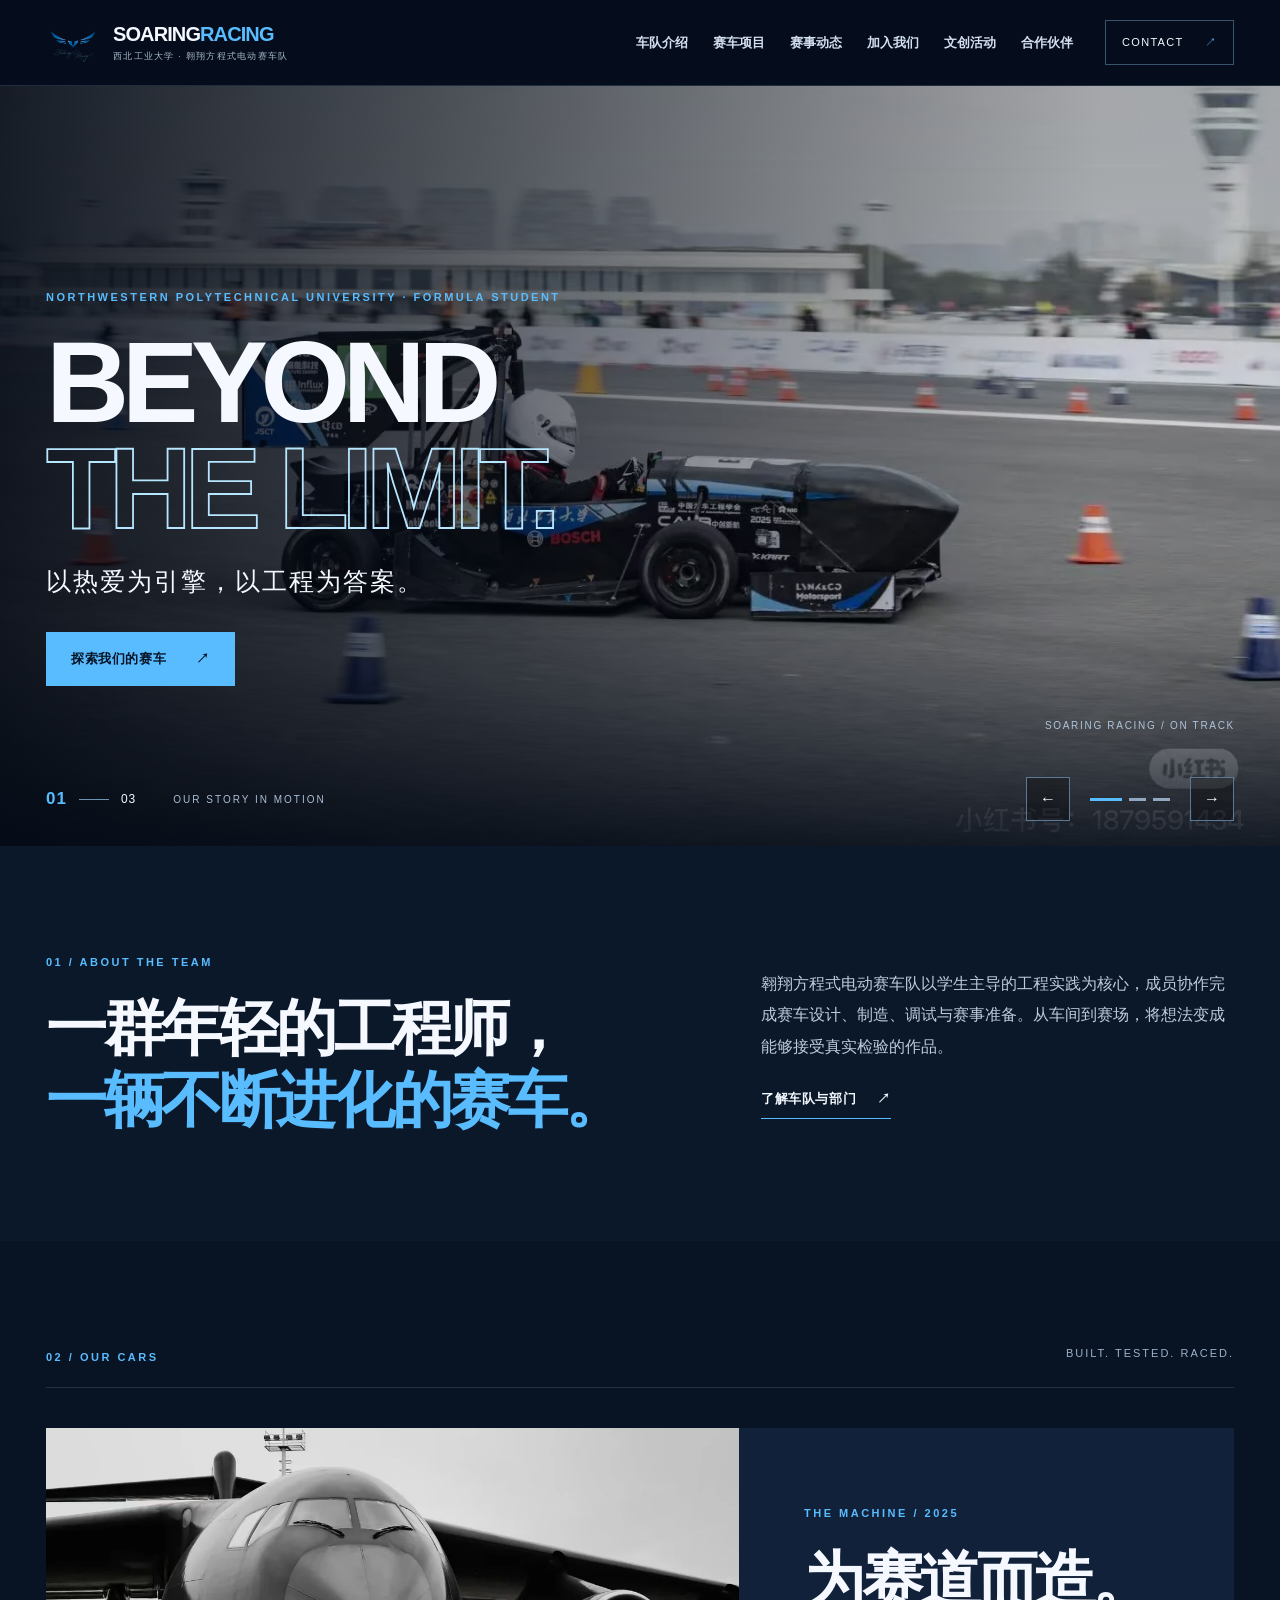
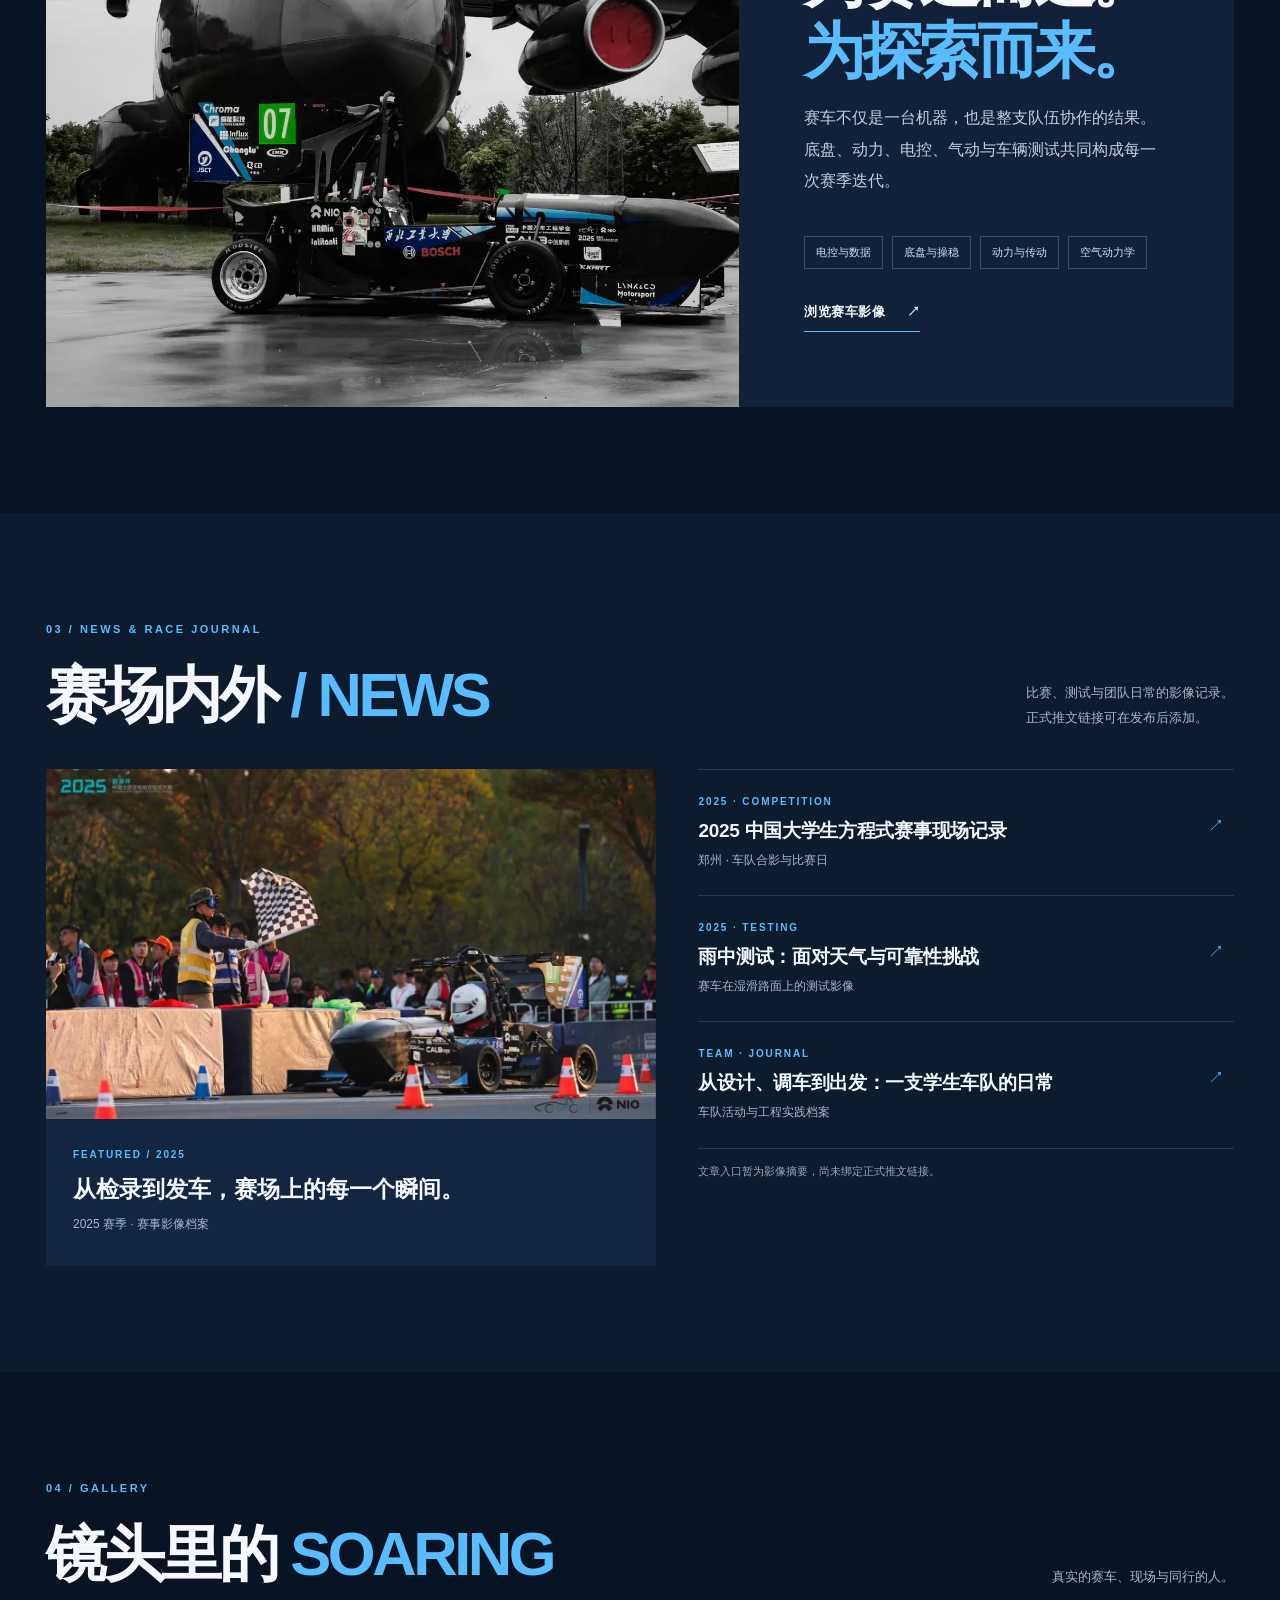
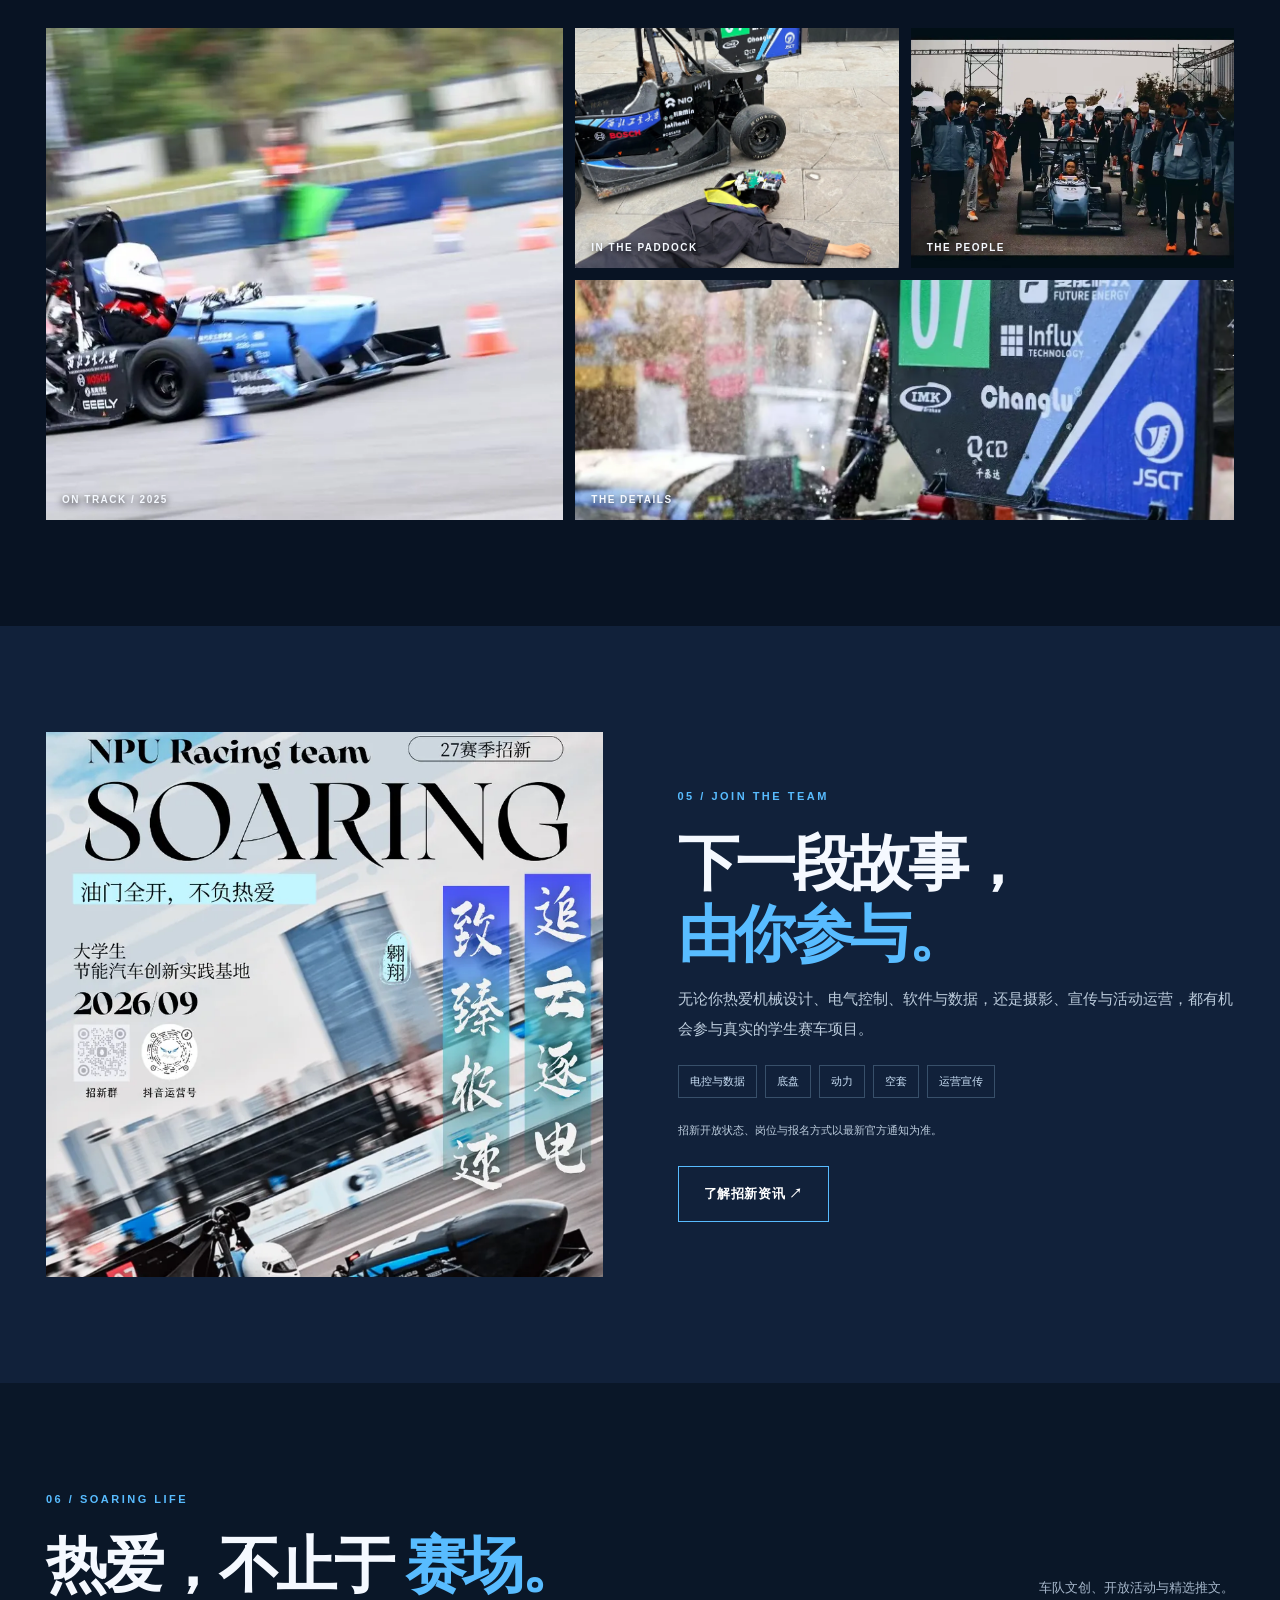
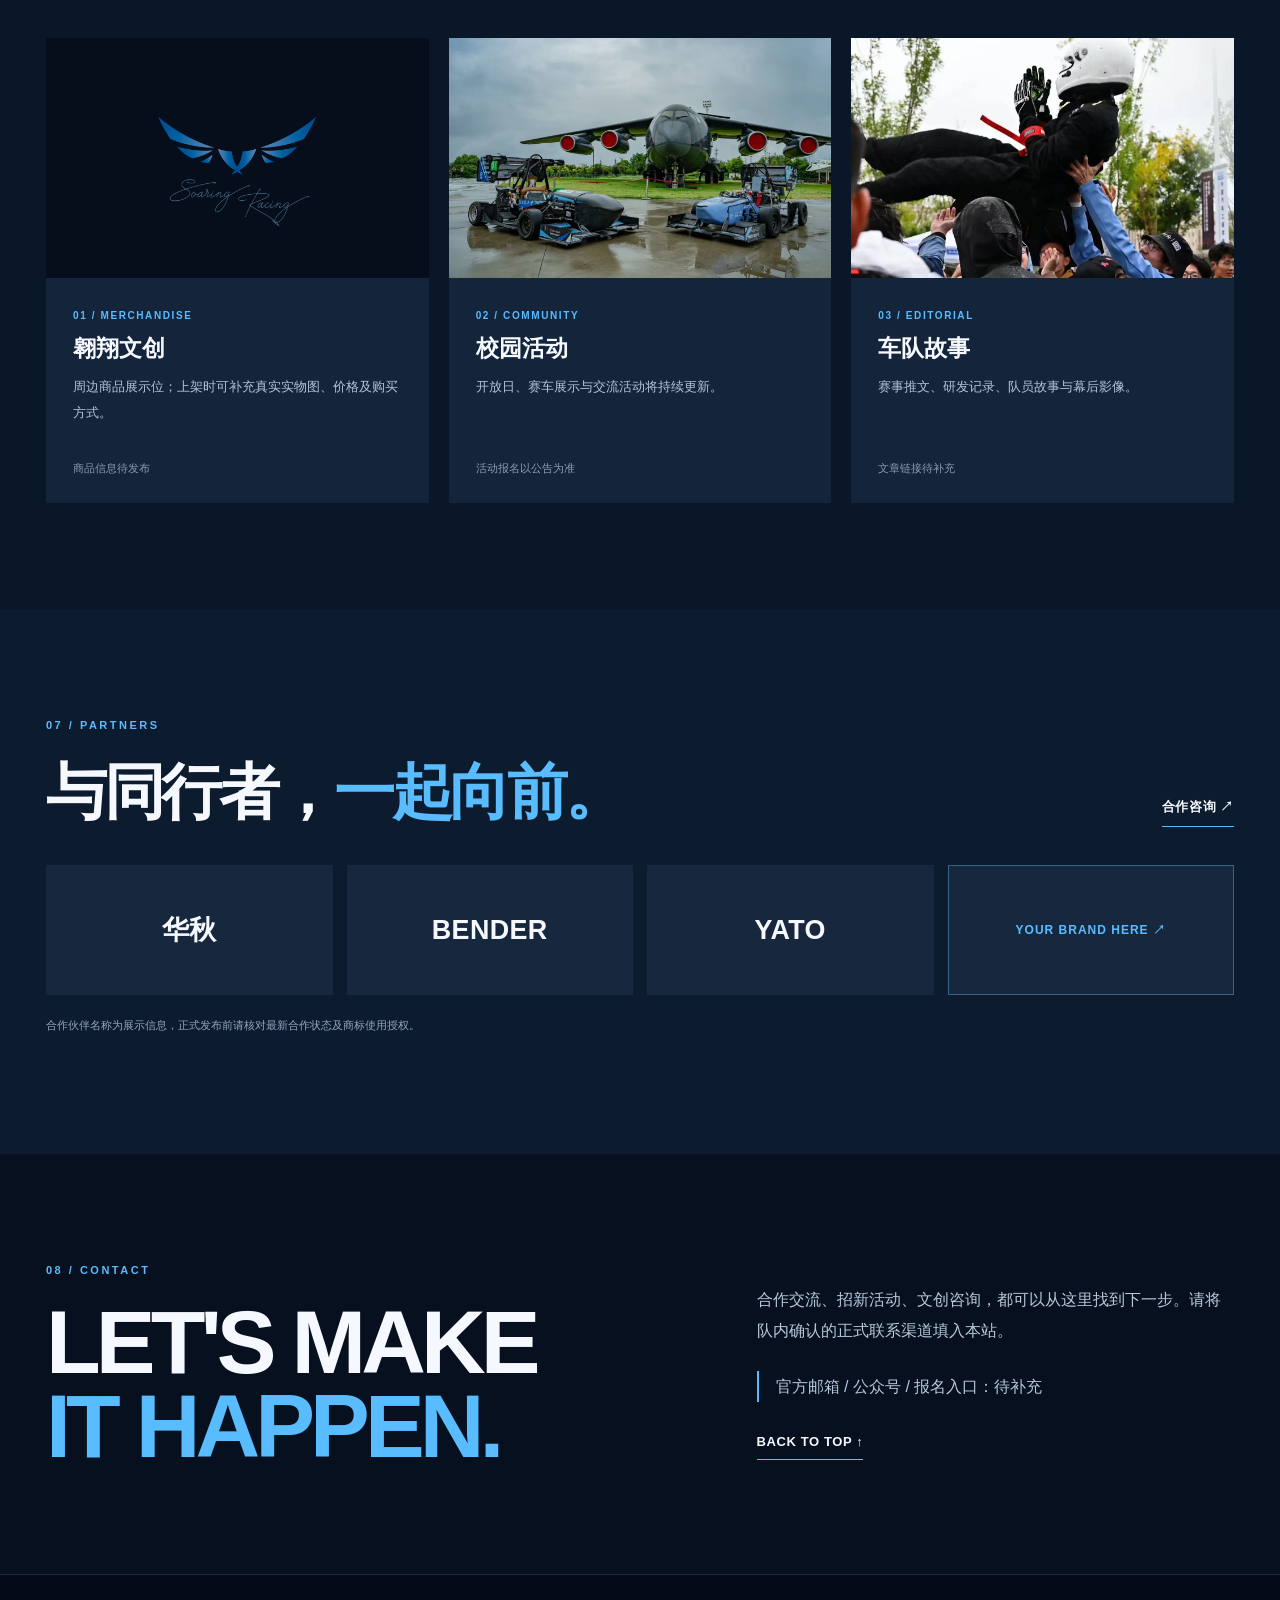
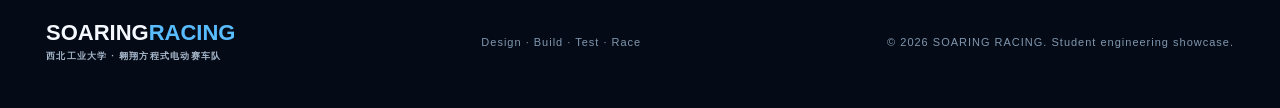
==== commit eca21310: "SOARING RACING V3.0" ====
--- a/index.html
+++ b/index.html
@@ -1,95 +1,35 @@
 <!doctype html>
 <html lang="zh-CN">
 <head>
-  <meta charset="utf-8">
-  <meta name="viewport" content="width=device-width, initial-scale=1">
-  <meta name="theme-color" content="#080e1a">
-  <meta name="description" content="翱翔方程式电动赛车队｜学生方程式赛车设计、制造与赛事工程实践。了解车队、赛车技术与合作机会。">
-  <meta property="og:type" content="website">
-  <meta property="og:title" content="翱翔方程式电动赛车队 | Soaring Racing">
-  <meta property="og:description" content="Design. Build. Race. 探索车队、赛车工程与合作机会。">
-  <title>翱翔方程式电动赛车队 | SOARING RACING</title>
-  <link rel="icon" href="assets/favicon.svg" type="image/svg+xml">
-  <link rel="stylesheet" href="styles.css">
-  <script src="script.js" defer></script>
+<meta charset="utf-8"><meta name="viewport" content="width=device-width,initial-scale=1">
+<meta name="theme-color" content="#07101e">
+<meta name="description" content="西北工业大学翱翔方程式电动赛车队：赛车、赛事动态、工程实践、校园活动及合作交流。">
+<title>翱翔方程式电动赛车队 · SOARING RACING</title>
+<link rel="icon" href="assets/favicon.svg" type="image/svg+xml"><link rel="stylesheet" href="styles.css"><script src="script.js" defer></script>
 </head>
 <body>
-  <a class="skip-link" href="#main">跳转到主要内容</a>
-  <div class="page-progress" aria-hidden="true"></div>
-  <header class="site-header" id="top">
-    <div class="shell header-inner">
-      <a class="brand" href="#top" aria-label="翱翔方程式 首页">
-        <span class="brand-mark logo-mark" aria-hidden="true"><img src="assets/soaring-logo.png" alt="" width="48" height="48"></span>
-        <span class="brand-type"><strong>SOARING<span>RACING</span></strong><small>NPU FORMULA STUDENT ELECTRIC</small></span>
-      </a>
-      <nav class="desktop-nav" aria-label="主导航">
-        <a href="#about">关于我们</a><a href="#engineering">工程技术</a><a href="#car">赛车项目</a><a href="#join">加入车队</a><a href="#news">赛事动态</a><a href="#culture">文创活动</a><a href="#partners">合作伙伴</a>
-      </nav>
-      <a class="header-cta" href="#join">JOIN OUR JOURNEY <span aria-hidden="true">↗</span></a>
-      <button class="menu-toggle" type="button" aria-label="打开导航菜单" aria-expanded="false" aria-controls="mobile-nav"><span></span><span></span><span></span></button>
-    </div>
-    <nav id="mobile-nav" class="mobile-nav" aria-label="移动端导航" hidden>
-      <a href="#about">关于我们</a><a href="#engineering">工程技术</a><a href="#car">赛车项目</a><a href="#join">加入车队</a><a href="#news">赛事动态</a><a href="#culture">文创活动</a><a href="#partners">合作伙伴</a><a href="#contact">联系我们</a>
-    </nav>
-  </header>
-  <main id="main">
-    <section class="hero" aria-labelledby="hero-heading">
-      <div class="hero-grid" aria-hidden="true"></div><div class="hero-glow" aria-hidden="true"></div>
-      <div class="shell hero-inner">
-        <div class="hero-content reveal">
-          <div class="eyebrow"><span class="signal"></span> NORTHWESTERN POLYTECHNICAL UNIVERSITY <span class="eyebrow-line"></span> FORMULA STUDENT</div>
-          <p class="hero-overline">BUILT WITH PASSION. PROVEN ON TRACK.</p>
-          <h1 id="hero-heading"><span>BEYOND</span><span class="outline-word">THE LIMIT.</span></h1>
-          <p class="hero-cn">以热爱为引擎，以工程为答案。<br>翱翔方程式电动赛车队</p>
-          <div class="hero-actions"><a class="btn btn-primary" href="#car">探索赛车 <span aria-hidden="true">↗</span></a><a class="btn btn-ghost" href="#partners">合作与赞助 <span aria-hidden="true">↗</span></a></div>
-        </div>
-        <div class="hero-art hero-photo-art" aria-label="翱翔车队赛车在赛道上行驶的实拍照片">
-          <img class="hero-photo" src="assets/hero-racing.webp" alt="翱翔方程式赛车在2025年赛事现场飞驰" fetchpriority="high" width="1440" height="904">
-          <span class="hero-photo-tag">REAL TRACK / REAL ENGINEERING <b>2025</b></span>
-        </div>
-        <div class="hero-footer"><span>01 / THE SPIRIT OF RACING</span><span>SCROLL TO EXPLORE <span aria-hidden="true">↓</span></span></div>
-      </div>
-    </section>
-    <div class="ticker" aria-label="车队理念"><div class="ticker-track"><span>DESIGN <b>✦</b> BUILD <b>✦</b> TEST <b>✦</b> RACE <b>✦</b> ITERATE <b>✦</b></span><span aria-hidden="true">DESIGN <b>✦</b> BUILD <b>✦</b> TEST <b>✦</b> RACE <b>✦</b> ITERATE <b>✦</b></span></div></div>
-    <section class="section about-section" id="about" aria-labelledby="about-heading"><div class="shell"><div class="section-label"><span>01 — WHO WE ARE</span><span>ABOUT THE TEAM</span></div><div class="about-layout"><div class="reveal"><p class="kicker">THE PEOPLE BEHIND THE MACHINE</p><h2 id="about-heading" class="section-title">不止于速度。<br><em>更忠于创造。</em></h2></div><div class="about-copy reveal"><p>翱翔方程式电动赛车队是一支以学生工程实践为核心的赛车团队，成员共同参与赛车的设计、制造、调试和赛事准备。</p><p>从一张设计图到赛道上的每一次反馈，我们相信真正的工程能力，诞生于不断验证与迭代之中。</p><a class="text-link" href="#engineering">探索我们的工程领域 <span aria-hidden="true">↗</span></a></div></div><figure class="wide-photo reveal"><img loading="lazy" src="assets/group-2025.webp" alt="2025年中国大学生方程式汽车大赛现场翱翔车队成员与赛车合影" width="1440" height="802"><figcaption>2025 · FORMULA STUDENT CHINA · TEAM MOMENTS</figcaption></figure><div class="principles"><article class="principle reveal"><span>01</span><h3>ENGINEERING</h3><p>以工程方法解决真实问题</p></article><article class="principle reveal"><span>02</span><h3>TEAMWORK</h3><p>跨专业协作，让设计成为现实</p></article><article class="principle reveal"><span>03</span><h3>EVOLUTION</h3><p>在测试与迭代中持续进步</p></article></div></div></section>
-    <section class="section engineering-section" id="engineering" aria-labelledby="engineering-heading"><div class="shell"><div class="section-label"><span>02 — ENGINEERING</span><span>FROM IDEAS TO LAP TIMES</span></div><div class="section-head reveal"><div><p class="kicker">BUILT TO PERFORM</p><h2 id="engineering-heading" class="section-title">每一处细节，<br><em>都有它的理由。</em></h2></div><p class="section-aside">赛车是一场跨学科的系统工程。每个模块的进步，都需要仿真、制造、测试与整车协同。</p></div><div class="engineering-grid"><article class="engineering-card card-feature reveal"><div class="card-icon"><svg viewBox="0 0 48 48" fill="none"><rect x="10" y="12" width="28" height="24" rx="3" stroke="currentColor" stroke-width="2"/><path d="M17 5v7m14-7v7M17 36v7m14-7v7M3 19h7m-7 10h7m28-10h7m-7 10h7M18 24h12" stroke="currentColor" stroke-width="2"/></svg></div><span class="card-no">01 / SYSTEMS</span><h3>电控与数据</h3><p>ELECTRONICS & DATA</p><div class="card-rule"></div><small>整车控制 · 传感与采集 · 数据分析</small></article><article class="engineering-card reveal"><div class="card-icon"><svg viewBox="0 0 48 48" fill="none"><circle cx="24" cy="24" r="14" stroke="currentColor" stroke-width="2"/><circle cx="24" cy="24" r="5" stroke="currentColor" stroke-width="2"/><path d="m24 10 6 9M38 24l-9 5M24 38l-6-9M10 24l9-5" stroke="currentColor" stroke-width="2"/></svg></div><span class="card-no">02 / DYNAMICS</span><h3>底盘与操稳</h3><p>CHASSIS & DYNAMICS</p><div class="card-rule"></div><small>悬架 · 制动 · 车辆动力学</small></article><article class="engineering-card reveal"><div class="card-icon"><svg viewBox="0 0 48 48" fill="none"><path d="M7 30c8-16 23-16 34 0M8 34h32M15 24l-2-9m20 9 2-9M24 12v21" stroke="currentColor" stroke-width="2"/></svg></div><span class="card-no">03 / AERO</span><h3>空气动力学</h3><p>AERODYNAMICS</p><div class="card-rule"></div><small>翼型设计 · 流场分析 · 气动验证</small></article><article class="engineering-card reveal"><div class="card-icon"><svg viewBox="0 0 48 48" fill="none"><circle cx="24" cy="24" r="16" stroke="currentColor" stroke-width="2"/><path d="M24 10v28M10 24h28m-23-9 18 18m0-18L15 33" stroke="currentColor" stroke-width="2"/></svg></div><span class="card-no">04 / POWER</span><h3>动力与传动</h3><p>POWERTRAIN</p><div class="card-rule"></div><small>电驱系统 · 能量管理 · 动力匹配</small></article></div><div class="engineering-strip reveal"><figure><img src="assets/race-teamwork.webp" alt="成员在赛车旁进行电气系统维护" loading="lazy"><figcaption>ELECTRICAL / HANDS-ON</figcaption></figure><figure><img src="assets/race-detail.webp" alt="赛车尾翼及合作伙伴标识细节" loading="lazy"><figcaption>AERODYNAMICS / DETAILS</figcaption></figure><figure><img src="assets/race-test.webp" alt="赛车在开放场地进行测试" loading="lazy"><figcaption>TESTING / ITERATION</figcaption></figure></div></div></section>
-    <section class="section car-section" id="car" aria-labelledby="car-heading"><div class="shell"><div class="section-label"><span>03 — OUR PROJECT</span><span>BUILT, NOT BOUGHT</span></div><div class="car-layout"><div class="car-visual car-visual-photo reveal"><img src="assets/race-aircraft-detail.webp" alt="翱翔方程式赛车与大型飞机同框的现场实拍" loading="lazy"><span class="visual-corner top-left">SOARING / 2025</span><span class="visual-corner bottom-right">DESIGN · BUILD · RACE</span></div><div class="car-copy reveal"><p class="kicker">OUR RACING MACHINE</p><h2 id="car-heading" class="section-title">把想法，<br><em>开上赛道。</em></h2><p>一辆方程式赛车是整个团队的共同作品。我们围绕性能、可靠性与可制造性展开设计，并通过真实测试不断积累经验。</p><div class="detail-note"><span class="note-dot"></span> 2025 赛季实拍资料 · 具体性能参数待团队确认</div><a href="#contact" class="btn btn-outline">了解与联系 <span aria-hidden="true">↗</span></a></div></div></div></section>
-    <section class="section story-section" id="news" aria-labelledby="news-heading">
-      <div class="shell">
-        <div class="section-label"><span>04 — TRACK STORIES</span><span>COMPETITIONS & EVENTS</span></div>
-        <div class="section-head reveal"><div><p class="kicker">MOMENTS THAT MATTER</p><h2 class="section-title" id="news-heading">赛道之上，<br><em>写下我们的故事。</em></h2></div><p class="section-aside">从测试场到大赛现场，每一次出发、每一次复盘都值得记录。以下为车队赛事影像档案。</p></div>
-        <div class="story-grid">
-          <article class="story-card story-feature reveal"><img src="assets/race-track.webp" alt="2025年比赛现场赛车高速通过赛道" loading="lazy"><div class="story-overlay"><span>2025 / RACE WEEK</span><h3>速度，是无数次验证后的答案。</h3><p>赛道动态 · 比赛影像</p></div></article>
-          <article class="story-card reveal"><img src="assets/race-wet.webp" alt="雨天赛事的赛车画面" loading="lazy"><div class="story-overlay"><span>2025 / WET TEST</span><h3>面对天气，也面对挑战。</h3><p>雨天赛道记录</p></div></article>
-          <article class="story-card reveal"><img src="assets/race-celebration.webp" alt="赛事现场车队成员庆祝" loading="lazy"><div class="story-overlay"><span>2025 / TEAM SPIRIT</span><h3>所有努力，都有人并肩见证。</h3><p>车队现场记录</p></div></article>
-        </div>
-        <div class="photo-gallery reveal" aria-label="赛事精彩瞬间">
-          <figure><img src="assets/race-front.webp" alt="赛车正面驶入赛道" loading="lazy"><figcaption>TRACK DAY</figcaption></figure>
-          <figure><img src="assets/race-checkered.webp" alt="赛车通过挥动的方格旗" loading="lazy"><figcaption>THE FLAG</figcaption></figure>
-          <figure><img src="assets/race-people.webp" alt="2025年赛场上队员与赛车合影" loading="lazy"><figcaption>TEAM & CAR</figcaption></figure>
-          <figure><img src="assets/race-portrait.webp" alt="赛车与车手赛道合影" loading="lazy"><figcaption>2025 SEASON</figcaption></figure>
-        </div>
-      </div>
-    </section>
-    <section class="section join-section" id="join" aria-labelledby="join-heading">
-      <div class="shell"><div class="section-label"><span>05 — JOIN SOARING RACING</span><span>MAKE YOUR MARK</span></div>
-        <div class="join-layout"><div class="join-content reveal"><p class="kicker">NOT JUST A CLUB. A RACING TEAM.</p><h2 class="section-title" id="join-heading">亲手造一辆<br><em>方程式赛车。</em></h2><p class="join-intro">在这里，创意需要落地，设计需要验证。无论你偏爱电路、机械、软件，还是摄影与视觉设计，都能找到可以投入热爱的方向。</p>
-          <div class="departments"><span>电控与数据</span><span>底盘与操稳</span><span>动力传动</span><span>空气动力学与单体壳</span><span>宣传运营</span></div>
-          <p class="join-fine">招新时间、报名方式及具体岗位要求以车队最新官方通知为准。</p>
-          <a href="#contact" class="btn btn-primary">关注下一次招新 <span aria-hidden="true">↗</span></a>
-        </div><div class="join-images reveal"><img class="join-main-img" src="assets/recruit-poster.webp" alt="翱翔车队招新宣传海报" loading="lazy"><img class="join-overlap-img" src="assets/race-parade.webp" alt="比赛现场成员护送赛车" loading="lazy"></div></div>
-        <div class="join-quote reveal"><img src="assets/group-graduation.webp" loading="lazy" alt="毕业合影中车队成员与两台赛车"><div><span>PEOPLE MAKE THE MACHINE</span><strong>赛车会迭代，<br>热爱与经验会传承。</strong></div></div>
-      </div>
-    </section>
-    <section class="section culture-section" id="culture" aria-labelledby="culture-heading"><div class="shell"><div class="section-label"><span>06 — CULTURE & COMMUNITY</span><span>MORE THAN RACING</span></div>
-      <div class="section-head reveal"><div><p class="kicker">A LITTLE PIECE OF SOARING</p><h2 class="section-title" id="culture-heading">把热爱，<br><em>带出赛场。</em></h2></div><p class="section-aside">未来这里将展示车队文创、开放活动、校园互动与推文精选。商品信息和活动入口会在确认后上线。</p></div>
-      <div class="culture-grid"><article class="culture-card reveal"><div class="culture-image brand-product"><img src="assets/soaring-logo.png" alt="翱翔车队蓝色羽翼标志" loading="lazy"></div><div class="culture-body"><span>MERCH / COMING SOON</span><h3>SOARING 车队文创</h3><p>徽章、贴纸、纪念周边等展示位。待有正式商品图片后可补充价格、规格和购买方式。</p><span class="culture-status">商品尚未上架</span></div></article>
-      <article class="culture-card reveal"><div class="culture-image"><img src="assets/race-aircraft.webp" alt="车队两台赛车与大型飞机合影" loading="lazy"></div><div class="culture-body"><span>EVENTS / COMMUNITY</span><h3>体验活动与开放日</h3><p>赛车展示、科普交流、公开活动将在此更新；参与方式以实际活动通知为准。</p><span class="culture-status">等待活动公告</span></div></article>
-      <article class="culture-card reveal"><div class="culture-image"><img src="assets/recruit-banner.webp" alt="翱翔车队设计的招新宣传易拉宝" loading="lazy"></div><div class="culture-body"><span>EDITORIAL / STORIES</span><h3>赛事推文与车队故事</h3><p>技术成果、队员故事和赛季精彩瞬间。后续可在这里放入公众号或其他官方文章的真实链接。</p><span class="culture-status">文章链接待更新</span></div></article></div>
-    </div></section>
-    <section class="section partners-section" id="partners" aria-labelledby="partners-heading"><div class="shell"><div class="section-label"><span>07 — PARTNERS</span><span>POWERING THE JOURNEY</span></div><div class="section-head reveal"><div><p class="kicker">TOGETHER WE GO FURTHER</p><h2 id="partners-heading" class="section-title">每一次突破，<br><em>都有同行者。</em></h2></div><p class="section-aside">感谢支持学生工程实践的合作伙伴。合作形式可包括技术交流、设备物资支持与品牌合作。</p></div><div class="partner-grid"><div class="partner-logo reveal"><strong>华秋</strong><small>HUAQIU</small></div><div class="partner-logo reveal"><strong>BENDER</strong><small>本德尔</small></div><div class="partner-logo reveal"><strong>YATO</strong><small>易尔拓</small></div><a class="partner-invite reveal" href="#contact"><span>YOUR BRAND HERE</span><strong>成为合作伙伴 <span aria-hidden="true">↗</span></strong></a></div><p class="partner-disclaimer">合作伙伴为初步展示，请在正式推广前逐一确认合作状态、品牌名称和 Logo 授权。</p></div></section>
-    <section class="contact-section" id="contact" aria-labelledby="contact-heading"><div class="shell contact-layout"><div class="reveal"><div class="section-label contact-label"><span>08 — LET'S CONNECT</span></div><p class="kicker">THE NEXT CHAPTER STARTS HERE</p><h2 id="contact-heading">LET'S BUILD<br><span>WHAT'S NEXT.</span></h2><p class="contact-intro">无论你希望交流工程技术、了解团队，还是探索赞助合作，我们都期待与你建立联系。招新、文创与活动也将在这里更新正式渠道。</p></div><div class="contact-actions reveal"><span class="contact-small">PARTNERSHIPS / COLLABORATION</span><p class="contact-prompt">官方联系渠道待补充</p><p class="contact-muted">请在公开宣传前填写车队授权使用的邮箱、公众号或其他官方联系方式。</p><a class="btn btn-primary" href="#top">返回首页 <span aria-hidden="true">↑</span></a></div></div></section>
-  </main>
-  <footer class="site-footer"><div class="shell footer-inner"><a class="footer-brand" href="#top">SOARING<span>RACING</span></a><p>翱翔方程式电动赛车队 · 学生工程实践展示网站</p><span>© <span id="year">2026</span> SOARING RACING. ALL RIGHTS RESERVED.</span></div></footer>
-</body>
-</html>
+<a class="skip" href="#main">跳转到正文</a>
+<header class="header" id="top"><div class="wrap nav-row">
+<a class="brand" href="#top"><img src="assets/soaring-logo.png" alt="翱翔队徽"><span><b>SOARING<span class="accent">RACING</span></b><small>西北工业大学 · 翱翔方程式电动赛车队</small></span></a>
+<nav class="nav" id="nav"><a href="#about">车队介绍</a><a href="#cars">赛车项目</a><a href="#news">赛事动态</a><a href="#join">加入我们</a><a href="#culture">文创活动</a><a href="#partners">合作伙伴</a></nav>
+<a class="contact-top" href="#contact">CONTACT <span>↗</span></a><button class="nav-toggle" id="nav-toggle" aria-expanded="false" aria-controls="nav" aria-label="打开菜单">☰</button>
+</div></header>
+<main id="main">
+<section class="hero" aria-label="车队影像轮播">
+ <div class="hero-slides">
+  <article class="slide active" style="--hero-image:url('assets/hero-racing.webp')" aria-hidden="false"><div class="wrap slide-content"><p class="sup">NORTHWESTERN POLYTECHNICAL UNIVERSITY · FORMULA STUDENT</p><h1>BEYOND<br><span>THE LIMIT.</span></h1><p class="zh">以热爱为引擎，以工程为答案。</p><a class="btn primary" href="#cars">探索我们的赛车 <span>↗</span></a></div><p class="photo-credit">SOARING RACING / ON TRACK</p></article>
+  <article class="slide" style="--hero-image:url('assets/group-2025.webp')" aria-hidden="true"><div class="wrap slide-content"><p class="sup">THE PEOPLE BEHIND THE MACHINE</p><h2>WE BUILD<br><span>TOGETHER.</span></h2><p class="zh">因热爱相聚，为共同的目标出发。</p><a class="btn primary" href="#about">认识翱翔车队 <span>↗</span></a></div><p class="photo-credit">2025 / TEAM MOMENTS</p></article>
+  <article class="slide" style="--hero-image:url('assets/race-wet.webp')" aria-hidden="true"><div class="wrap slide-content"><p class="sup">TEST · LEARN · ITERATE</p><h2>DRIVEN BY<br><span>ENGINEERING.</span></h2><p class="zh">从设计到赛道，经历每一次验证。</p><a class="btn primary" href="#news">浏览赛场记录 <span>↗</span></a></div><p class="photo-credit">RACE & TESTING ARCHIVE</p></article>
+ </div>
+ <div class="wrap hero-bottom"><div class="slider-info"><span id="slide-index">01</span><span class="separator"></span><span>03</span><span class="slide-caption">OUR STORY IN MOTION</span></div><div class="slider-actions"><button id="prev-slide" aria-label="上一张">←</button><div class="dots" aria-label="切换轮播"><button class="on" data-slide="0" aria-label="第一张"></button><button data-slide="1" aria-label="第二张"></button><button data-slide="2" aria-label="第三张"></button></div><button id="next-slide" aria-label="下一张">→</button></div></div>
+</section>
+<section class="intro section" id="about"><div class="wrap intro-layout"><div><p class="eyebrow">01 / ABOUT THE TEAM</p><h2>一群年轻的工程师，<br><em>一辆不断进化的赛车。</em></h2></div><div class="intro-body"><p>翱翔方程式电动赛车队以学生主导的工程实践为核心，成员协作完成赛车设计、制造、调试与赛事准备。从车间到赛场，将想法变成能够接受真实检验的作品。</p><a class="underlink" href="#join">了解车队与部门 <span>↗</span></a></div></div></section>
+<section class="feature section" id="cars"><div class="wrap"><div class="section-top"><p class="eyebrow">02 / OUR CARS</p><span>BUILT. TESTED. RACED.</span></div><div class="feature-grid"><div class="feature-image"><img src="assets/race-aircraft-detail.webp" alt="蓝黑色翱翔赛车与飞机合影" loading="lazy"></div><div class="feature-text"><p class="eyebrow">THE MACHINE / 2025</p><h2>为赛道而造。<br><em>为探索而来。</em></h2><p>赛车不仅是一台机器，也是整支队伍协作的结果。底盘、动力、电控、气动与车辆测试共同构成每一次赛季迭代。</p><div class="feature-tags"><span>电控与数据</span><span>底盘与操稳</span><span>动力与传动</span><span>空气动力学</span></div><a class="underlink" href="#gallery">浏览赛车影像 <span>↗</span></a></div></div></div></section>
+<section class="news section" id="news"><div class="wrap"><div class="section-head"><div><p class="eyebrow">03 / NEWS & RACE JOURNAL</p><h2>赛场内外 <em>/ NEWS</em></h2></div><p>比赛、测试与团队日常的影像记录。<br>正式推文链接可在发布后添加。</p></div><div class="news-layout"><article class="news-lead"><div class="news-pic"><img src="assets/race-checkered.webp" alt="2025 赛事现场方格旗与赛车" loading="lazy"></div><div class="news-info"><span class="category">FEATURED / 2025</span><h3>从检录到发车，赛场上的每一个瞬间。</h3><p>2025 赛季 · 赛事影像档案</p></div></article><div class="news-list"><article><span class="category">2025 · COMPETITION</span><h3>2025 中国大学生方程式赛事现场记录</h3><p>郑州 · 车队合影与比赛日</p><span class="news-arrow">↗</span></article><article><span class="category">2025 · TESTING</span><h3>雨中测试：面对天气与可靠性挑战</h3><p>赛车在湿滑路面上的测试影像</p><span class="news-arrow">↗</span></article><article><span class="category">TEAM · JOURNAL</span><h3>从设计、调车到出发：一支学生车队的日常</h3><p>车队活动与工程实践档案</p><span class="news-arrow">↗</span></article><div class="news-note">文章入口暂为影像摘要，尚未绑定正式推文链接。</div></div></div></div></section>
+<section class="gallery section" id="gallery"><div class="wrap"><div class="section-head"><div><p class="eyebrow">04 / GALLERY</p><h2>镜头里的 <em>SOARING</em></h2></div><p>真实的赛车、现场与同行的人。</p></div><div class="gallery-grid"><figure class="g1"><img src="assets/race-track.webp" loading="lazy" alt="赛道上的翱翔赛车"><figcaption>ON TRACK / 2025</figcaption></figure><figure class="g2"><img src="assets/race-teamwork.webp" loading="lazy" alt="成员检修电气系统"><figcaption>IN THE PADDOCK</figcaption></figure><figure class="g3"><img src="assets/race-parade.webp" loading="lazy" alt="车队成员护送赛车"><figcaption>THE PEOPLE</figcaption></figure><figure class="g4"><img src="assets/race-detail.webp" loading="lazy" alt="赛车尾翼特写"><figcaption>THE DETAILS</figcaption></figure></div></div></section>
+<section class="join section" id="join"><div class="wrap join-grid"><div class="join-photo"><img src="assets/recruit-banner.webp" alt="翱翔赛车队招新设计海报" loading="lazy"></div><div class="join-copy"><p class="eyebrow">05 / JOIN THE TEAM</p><h2>下一段故事，<br><em>由你参与。</em></h2><p>无论你热爱机械设计、电气控制、软件与数据，还是摄影、宣传与活动运营，都有机会参与真实的学生赛车项目。</p><div class="dept"><span>电控与数据</span><span>底盘</span><span>动力</span><span>空套</span><span>运营宣传</span></div><p class="micro">招新开放状态、岗位与报名方式以最新官方通知为准。</p><a class="btn secondary" href="#contact">了解招新资讯 ↗</a></div></div></section>
+<section class="culture section" id="culture"><div class="wrap"><div class="section-head"><div><p class="eyebrow">06 / SOARING LIFE</p><h2>热爱，不止于 <em>赛场。</em></h2></div><p>车队文创、开放活动与精选推文。</p></div><div class="culture-grid"><article><div class="culture-photo culture-logo"><img src="assets/soaring-logo.png" loading="lazy" alt="SOARING RACING 羽翼队徽"></div><div class="culture-copy"><span>01 / MERCHANDISE</span><h3>翱翔文创</h3><p>周边商品展示位；上架时可补充真实实物图、价格及购买方式。</p><small>商品信息待发布</small></div></article><article><div class="culture-photo"><img src="assets/race-aircraft.webp" loading="lazy" alt="赛车与大型飞机的合影"></div><div class="culture-copy"><span>02 / COMMUNITY</span><h3>校园活动</h3><p>开放日、赛车展示与交流活动将持续更新。</p><small>活动报名以公告为准</small></div></article><article><div class="culture-photo"><img src="assets/race-celebration.webp" loading="lazy" alt="车队现场纪念时刻"></div><div class="culture-copy"><span>03 / EDITORIAL</span><h3>车队故事</h3><p>赛事推文、研发记录、队员故事与幕后影像。</p><small>文章链接待补充</small></div></article></div></div></section>
+<section class="partners section" id="partners"><div class="wrap"><div class="section-head"><div><p class="eyebrow">07 / PARTNERS</p><h2>与同行者，<em>一起向前。</em></h2></div><a class="underlink" href="#contact">合作咨询 ↗</a></div><div class="partners-row"><span>华秋</span><span>BENDER</span><span>YATO</span><a href="#contact">YOUR BRAND HERE ↗</a></div><p class="micro">合作伙伴名称为展示信息，正式发布前请核对最新合作状态及商标使用授权。</p></div></section>
+<section class="contact section" id="contact"><div class="wrap contact-grid"><div><p class="eyebrow">08 / CONTACT</p><h2>LET'S MAKE<br><em>IT HAPPEN.</em></h2></div><div><p>合作交流、招新活动、文创咨询，都可以从这里找到下一步。请将队内确认的正式联系渠道填入本站。</p><p class="contact-placeholder">官方邮箱 / 公众号 / 报名入口：待补充</p><a class="underlink" href="#top">BACK TO TOP ↑</a></div></div></section>
+</main><footer class="footer"><div class="wrap footer-content"><div class="footer-logo">SOARING<span>RACING</span><small>西北工业大学 · 翱翔方程式电动赛车队</small></div><p>Design · Build · Test · Race</p><small>© <span id="year">2026</span> SOARING RACING. Student engineering showcase.</small></div></footer>
+</body></html>
--- a/styles.css
+++ b/styles.css
@@ -1,11 +1,9 @@
-:root{--bg:#080e1a;--bg2:#0c1626;--card:#101e30;--text:#edf5ff;--muted:#9caec5;--blue:#39a8ff;--cyan:#7ddaff;--line:rgba(165,205,246,.16);--font:Arial,"Microsoft YaHei","PingFang SC",sans-serif}*{box-sizing:border-box}html{scroll-behavior:smooth}body{margin:0;background:var(--bg);color:var(--text);font-family:var(--font);-webkit-font-smoothing:antialiased}a{color:inherit;text-decoration:none}button{font:inherit}::selection{background:#55afff;color:#08101d}img,svg{max-width:100%}.shell{width:min(1320px,calc(100% - 100px));margin:auto}.skip-link{position:absolute;z-index:99;left:12px;top:-60px;background:white;color:black;padding:12px}.skip-link:focus{top:12px}.page-progress{height:3px;position:fixed;z-index:120;top:0;left:0;width:0;background:linear-gradient(90deg,#00bffb,#a78cff)}.site-header{position:absolute;top:3px;left:0;right:0;z-index:50;border-bottom:1px solid rgba(255,255,255,.13);background:rgba(5,12,23,.5);backdrop-filter:blur(16px)}.header-inner{height:88px;display:flex;align-items:center;gap:30px}.brand{display:flex;gap:10px;align-items:center;flex-shrink:0}.brand-mark{width:40px;height:40px;display:grid;place-items:center;color:#84d9ff;border:1px solid rgba(112,193,255,.46);transform:skewX(-9deg)}.brand-mark svg{width:35px;height:35px}.brand-type{display:flex;flex-direction:column;line-height:1}.brand-type strong{font-size:19px;letter-spacing:-1px;font-weight:900}.brand-type strong span,.footer-brand span{color:var(--blue)}.brand-type small{font-size:8px;letter-spacing:2px;margin-top:6px;color:#a6b7d1}.desktop-nav{display:flex;gap:30px;align-items:center;margin:auto}.desktop-nav a{font-size:12px;letter-spacing:1px;font-weight:700;color:#c8d7e8;transition:color .2s}.desktop-nav a:hover{color:#72cfff}.header-cta{font-size:10px;letter-spacing:1px;color:#f0f8ff;border:1px solid rgba(135,210,255,.47);padding:15px 18px;white-space:nowrap}.header-cta span{color:#61c4ff;margin-left:12px}.menu-toggle{display:none;background:none;border:0;width:43px;height:43px;padding:10px;cursor:pointer}.menu-toggle span{display:block;height:2px;background:#fff;margin:5px 0}.mobile-nav{display:none}.hero{min-height:790px;min-height:100svh;position:relative;overflow:hidden;background:radial-gradient(ellipse at 80% 53%,#132b50 0%,transparent 45%),linear-gradient(145deg,#0b1425,#070d18 60%);isolation:isolate}.hero:after{content:"";position:absolute;inset:0;background:linear-gradient(90deg,rgba(6,12,24,.25),transparent 70%);pointer-events:none}.hero-grid{position:absolute;inset:0;opacity:.27;background-image:linear-gradient(rgba(90,165,236,.13) 1px,transparent 1px),linear-gradient(90deg,rgba(90,165,236,.13) 1px,transparent 1px);background-size:75px 75px;mask-image:linear-gradient(90deg,transparent 3%,black 75%)}.hero-glow{position:absolute;right:-18%;top:15%;height:650px;width:800px;background:radial-gradient(ellipse,rgba(42,88,192,.25),transparent 65%)}.hero-inner{min-height:790px;min-height:100svh;position:relative;display:flex;align-items:center;padding:135px 0 100px}.hero-content{position:relative;z-index:5;width:68%;pointer-events:none}.hero-content a{pointer-events:auto}.eyebrow{color:#98b7d6;display:flex;gap:12px;align-items:center;letter-spacing:1.8px;font-size:10px;font-weight:700;white-space:nowrap}.signal{width:8px;height:8px;border-radius:50%;background:#50c8ff;box-shadow:0 0 12px #50c8ff}.eyebrow-line{width:32px;height:1px;background:#7ba2c8}.hero-overline{color:#79caff;letter-spacing:4px;font-weight:700;font-size:12px;margin:76px 0 20px}.hero h1{font-size:clamp(70px,9.7vw,164px);line-height:.9;letter-spacing:-.075em;font-weight:900;margin:0;position:relative}.hero h1 span{display:block}.outline-word{color:transparent;-webkit-text-stroke:2px #8ac6ff;text-shadow:0 0 38px rgba(25,105,234,.13)}.hero-cn{font-size:19px;line-height:1.9;letter-spacing:1.3px;color:#d1e2f7;margin:34px 0 35px}.hero-actions{display:flex;gap:13px}.btn{display:inline-flex;align-items:center;justify-content:space-between;gap:30px;min-height:53px;padding:0 24px;font-size:13px;font-weight:800;letter-spacing:.6px;transition:transform .2s,background .2s,border-color .2s}.btn:hover{transform:translateY(-3px)}.btn-primary{color:#031522;background:linear-gradient(110deg,#70d8ff,#399bff)}.btn-ghost,.btn-outline{color:#e4f4ff;border:1px solid rgba(145,198,244,.46);background:rgba(7,18,32,.42)}.btn-ghost:hover,.btn-outline:hover{border-color:#7acfff;background:rgba(44,108,171,.2)}.hero-art{position:absolute;right:-7%;width:69%;top:43%;transform:translateY(-17%);z-index:2;pointer-events:none;filter:drop-shadow(0 35px 40px rgba(0,0,0,.46))}.art-number{position:absolute;right:15%;top:-65px;font-size:270px;color:rgba(133,192,255,.045);font-weight:900;line-height:1}.car-illustration{position:relative;z-index:2;transform:rotate(-4deg)}.car-illustration svg{width:100%}.speed-line{position:absolute;left:21%;right:-30%;height:2px;background:linear-gradient(90deg,transparent,rgba(91,190,255,.57),transparent);transform:skewY(-9deg)}.l1{top:37%}.l2{top:58%;opacity:.5}.l3{top:77%;opacity:.28}.art-caption{font-size:9px;letter-spacing:2px;position:absolute;bottom:1%;right:12%;color:#c0d8f5}.art-caption span{color:#53bfff}.hero-footer{position:absolute;z-index:6;left:0;right:0;bottom:35px;display:flex;justify-content:space-between;color:#7190ae;font-size:10px;letter-spacing:2px}.hero-footer span span{color:#65cbff;padding-left:20px}.ticker{height:75px;display:flex;align-items:center;overflow:hidden;background:#2998e7;color:#061321}.ticker-track{display:flex;gap:60px;white-space:nowrap;animation:marquee 32s linear infinite;min-width:max-content;font-size:22px;font-weight:900;letter-spacing:5px}.ticker-track b{padding:0 30px;font-size:15px}@keyframes marquee{to{transform:translateX(-50%)}}.section{padding:125px 0}.section-label{display:flex;justify-content:space-between;align-items:center;border-top:1px solid var(--line);padding-top:18px;color:#76a5d6;font-size:10px;letter-spacing:2.5px;font-weight:700}.kicker{font-size:11px;letter-spacing:3px;font-weight:800;color:#47b8ff;margin:0 0 18px}.section-title{font-size:clamp(44px,5.5vw,78px);line-height:1.27;letter-spacing:-.065em;margin:0;font-weight:800}.section-title em{font-style:normal;color:#5caeff}.about-section{background:#0a1320}.about-layout{display:grid;grid-template-columns:1.3fr .7fr;gap:80px;margin:92px 0 85px;align-items:end}.about-copy p{font-size:16px;line-height:2.15;color:#b1c1d7;margin:0 0 16px}.text-link{font-size:13px;font-weight:700;display:inline-flex;gap:40px;color:#83d3ff;padding:16px 0 10px;border-bottom:1px solid #67b7ec;margin-top:20px}.principles{display:grid;grid-template-columns:repeat(3,1fr);border-top:1px solid var(--line)}.principle{padding:32px 32px 10px;border-right:1px solid var(--line)}.principle:first-child{padding-left:0}.principle:last-child{border:0}.principle>span{color:#3ab9ff;font-size:12px}.principle h3{font-size:25px;letter-spacing:1.5px;margin:24px 0 10px}.principle p{color:#93a7bf;font-size:13px}.engineering-section{background:#0b1728}.section-head{display:flex;justify-content:space-between;gap:50px;align-items:end;margin:90px 0 55px}.section-aside{width:300px;color:#9eb3cc;font-size:15px;line-height:2}.engineering-grid{display:grid;grid-template-columns:repeat(4,1fr);gap:12px}.engineering-card{background:#13243a;min-height:320px;padding:27px 24px;border:1px solid rgba(148,199,244,.12);display:flex;flex-direction:column;transition:background .25s,transform .25s}.engineering-card:hover{background:#183454;transform:translateY(-6px)}.card-feature{background:linear-gradient(155deg,#1b467b,#10233a)}.card-icon{width:50px;height:50px;color:#7ccfff}.card-icon svg{width:100%;height:100%}.card-no{font-size:10px;letter-spacing:1.8px;color:#83acda;margin-top:54px}.engineering-card h3{margin:18px 0 5px;font-size:24px}.engineering-card>p{margin:0;font-size:10px;letter-spacing:1.6px;color:#83bbef}.card-rule{height:1px;background:var(--line);margin:auto 0 18px}.engineering-card small{font-size:12px;color:#9bb0ca}.car-section{background:#0a111e}.car-layout{display:grid;grid-template-columns:1.12fr .88fr;gap:85px;align-items:center;margin-top:80px}.car-visual{position:relative;min-height:490px;overflow:hidden;background:radial-gradient(circle at 55% 47%,#1e4774,#101f34 51%,#0b182a);border:1px solid rgba(96,166,232,.2)}.car-visual-grid{position:absolute;inset:0;background-image:linear-gradient(rgba(105,171,230,.12) 1px,transparent 1px),linear-gradient(90deg,rgba(105,171,230,.12) 1px,transparent 1px);background-size:45px 45px}.blueprint-ring{position:absolute;border:1px solid rgba(108,191,255,.24);border-radius:50%;left:50%;top:50%;transform:translate(-50%,-50%)}.ring-a{width:335px;height:335px}.ring-b{width:465px;height:465px;border-style:dashed}.visual-center{position:absolute;top:50%;left:50%;transform:translate(-50%,-50%) skewX(-10deg);font-size:clamp(90px,11vw,170px);letter-spacing:-.12em;font-weight:900;color:#e4f6ff;text-shadow:0 0 85px rgba(80,177,255,.45)}.visual-center span{color:#4ab9f7}.visual-corner{position:absolute;font-size:10px;letter-spacing:2px;color:#84bde9}.top-left{top:20px;left:22px}.bottom-right{bottom:21px;right:22px}.car-copy p:not(.kicker){color:#aabfd6;line-height:2;font-size:15px;margin:25px 0}.detail-note{font-size:12px;color:#8fb6d7;line-height:1.7;display:flex;align-items:center;gap:10px;margin:28px 0}.note-dot{width:7px;height:7px;background:#59beff;border-radius:50%;flex-shrink:0}.partners-section{background:#0d192a}.partner-grid{display:grid;grid-template-columns:repeat(4,1fr);gap:12px}.partner-logo,.partner-invite{min-height:160px;border:1px solid rgba(140,197,241,.17);display:flex;flex-direction:column;align-items:center;justify-content:center;gap:11px;background:#101f33}.partner-logo strong{font-size:30px;letter-spacing:1px}.partner-logo small{color:#7997b5;font-size:10px;letter-spacing:2px}.partner-invite{align-items:flex-start;padding:30px;background:linear-gradient(140deg,#1b5e99,#1c315a)}.partner-invite>span{font-size:11px;letter-spacing:2px;color:#bbe0ff}.partner-invite strong{font-size:19px}.partner-disclaimer{font-size:11px;color:#839bb4;margin:22px 0 0}.contact-section{padding:110px 0;background:radial-gradient(circle at 80% 40%,#183d6a,transparent 45%),linear-gradient(125deg,#0b2343,#07111e)}.contact-layout{display:grid;grid-template-columns:1.25fr .75fr;gap:85px;align-items:end}.contact-label{border:0;padding:0;margin-bottom:70px}.contact-section h2{font-size:clamp(64px,7vw,113px);letter-spacing:-.08em;line-height:.95;margin:0}.contact-section h2 span{color:#70c5ff}.contact-intro{max-width:500px;line-height:2;color:#a9c5e0;margin-top:35px}.contact-actions{border-top:1px solid rgba(159,206,248,.4);padding-top:27px}.contact-small{font-size:11px;letter-spacing:2px;color:#79bbed}.contact-prompt{font-size:27px;font-weight:700;margin:25px 0 9px}.contact-muted{font-size:12px;color:#9aafc6;line-height:1.8;margin-bottom:35px}.site-footer{padding:33px 0;background:#060b13}.footer-inner{display:flex;align-items:center;justify-content:space-between;gap:18px}.footer-brand{font-size:18px;font-weight:900;letter-spacing:-1px}.footer-inner p{color:#8c9db2;font-size:12px}.footer-inner>span{font-size:10px;color:#6f87a2;letter-spacing:1px}.reveal{opacity:0;transform:translateY(24px);transition:opacity .8s ease,transform .8s ease}.reveal.visible{opacity:1;transform:none}@media(max-width:1150px){.shell{width:min(100% - 60px,1320px)}.desktop-nav{gap:16px}.header-cta{display:none}.hero h1{font-size:clamp(68px,10vw,125px)}.hero-art{right:-11%;width:78%}.engineering-grid{grid-template-columns:repeat(2,1fr)}.engineering-card{min-height:290px}.section-aside{width:260px}}@media(max-width:760px){.shell{width:calc(100% - 38px)}.header-inner{height:71px}.brand-type strong{font-size:17px}.brand-type small{font-size:7px;letter-spacing:1.3px}.brand-mark{width:35px;height:35px}.desktop-nav{display:none}.menu-toggle{display:block;margin-left:auto}.mobile-nav{display:flex;flex-direction:column;padding:12px 20px 22px;background:#0c1a2d;border-top:1px solid var(--line)}.mobile-nav[hidden]{display:none}.mobile-nav a{padding:13px;border-bottom:1px solid var(--line);font-size:14px}.hero,.hero-inner{min-height:780px;min-height:100svh}.hero-inner{padding:130px 0 55px;align-items:flex-start}.hero-content{width:100%}.eyebrow{font-size:8px;letter-spacing:1px;gap:7px;white-space:normal}.eyebrow-line{display:none}.hero-overline{font-size:10px;letter-spacing:2px;margin-top:65px}.hero h1{font-size:clamp(54px,13vw,95px);letter-spacing:-.07em}.outline-word{-webkit-text-stroke:1.25px #90caff}.hero-cn{font-size:15px;line-height:1.85;margin:25px 0}.hero-actions{gap:8px}.btn{min-height:47px;padding:0 14px;gap:12px;font-size:12px}.hero-art{top:auto;bottom:85px;right:-15%;width:105%;transform:none;opacity:.9}.art-number{font-size:150px;top:-10px}.art-caption{font-size:7px;bottom:-4px}.hero-footer{bottom:20px;font-size:8px;letter-spacing:1px}.hero-footer span:first-child{display:none}.hero-footer span:last-child{margin-left:auto}.ticker{height:58px}.ticker-track{font-size:15px;letter-spacing:3px}.ticker-track b{padding:0 16px}.section{padding:75px 0}.section-label{font-size:8px;letter-spacing:1.3px;gap:14px}.section-label span:last-child{text-align:right}.kicker{font-size:9px;letter-spacing:2.1px}.section-title{font-size:clamp(39px,9vw,58px)}.about-layout{display:block;margin:55px 0 50px}.about-copy{margin-top:35px}.about-copy p{font-size:14px}.principles{grid-template-columns:1fr}.principle,.principle:first-child{padding:23px 0;border-right:0;border-bottom:1px solid var(--line)}.principle h3{font-size:21px;margin:10px 0 6px}.section-head{display:block;margin:55px 0 30px}.section-aside{width:auto;margin-top:25px;font-size:14px}.engineering-grid{grid-template-columns:1fr 1fr;gap:8px}.engineering-card{min-height:245px;padding:19px 14px}.card-icon{width:38px;height:38px}.card-no{margin-top:32px;font-size:8px}.engineering-card h3{font-size:19px}.engineering-card>p{font-size:8px}.engineering-card small{font-size:10px;line-height:1.6}.car-layout{grid-template-columns:1fr;gap:40px;margin-top:45px}.car-visual{min-height:340px}.ring-a{width:245px;height:245px}.ring-b{width:325px;height:325px}.visual-center{font-size:115px}.partner-grid{grid-template-columns:1fr 1fr;gap:8px}.partner-logo,.partner-invite{min-height:125px;padding:15px}.partner-logo strong{font-size:22px}.partner-invite strong{font-size:15px}.partner-invite>span{font-size:9px}.contact-section{padding:70px 0}.contact-layout{grid-template-columns:1fr;gap:42px}.contact-label{margin-bottom:55px}.contact-section h2{font-size:clamp(58px,12vw,90px)}.contact-intro{font-size:14px}.footer-inner{flex-direction:column;align-items:flex-start}.footer-inner p{margin:0}}@media(max-width:390px){.hero h1{font-size:53px}.hero-art{bottom:90px}.hero-actions{flex-wrap:wrap}.eyebrow{font-size:7px}.engineering-card h3{font-size:17px}}@media(prefers-reduced-motion:reduce){html{scroll-behavior:auto}.ticker-track{animation:none}.reveal{opacity:1;transform:none;transition:none}.btn,.engineering-card{transition:none}}
-
-/* SOARING V2 photo-first editorial design and editable brand tokens */
-:root{--bg:#080f21;--bg2:#101f38;--card:#112744;--blue:#478cfa;--cyan:#5acaff;--violet:#8c6df6;--soft:#dbeeff}
-.site-header{background:rgba(5,12,26,.80)}.desktop-nav{gap:17px}.desktop-nav a{font-size:11px;white-space:nowrap}.header-cta{padding:14px 13px}.brand-mark.logo-mark{border:0;transform:none;width:49px;height:49px}.brand-mark.logo-mark img{width:49px;height:49px;object-fit:contain}
-.hero{background:#050c17}.hero-photo-art{top:0;bottom:0;right:0;width:100%;height:100%;transform:none;filter:none;z-index:0;overflow:hidden}.hero-photo{width:100%;height:100%;object-fit:cover;object-position:center center;display:block;opacity:.72;filter:saturate(.94) contrast(1.1)}.hero:after{z-index:1;background:linear-gradient(90deg,rgba(3,8,20,.97) 0%,rgba(5,12,27,.84) 29%,rgba(5,13,28,.23) 70%,rgba(3,9,20,.12)),linear-gradient(0deg,rgba(4,9,19,.85),transparent 45%)}.hero-grid,.hero-glow{z-index:1}.hero-inner{z-index:3}.hero-content{width:75%}.hero h1{font-size:clamp(72px,9vw,150px)}.hero-photo-tag{position:absolute;bottom:82px;right:6%;letter-spacing:3px;font-size:11px;color:#e3f6ff;text-shadow:0 2px 8px #000}.hero-photo-tag b{color:var(--cyan);margin-left:12px}.hero-cn{font-weight:600}.hero-overline{margin-top:62px}.outline-word{-webkit-text-stroke:2px #86c9ff}.btn-primary{background:linear-gradient(100deg,#53d3fa,#5588ff)}.ticker{background:linear-gradient(90deg,#58c9f5,#6687fd)}
-.wide-photo{position:relative;margin:0 0 58px;overflow:hidden;border:1px solid var(--line);height:clamp(260px,43vw,540px)}.wide-photo img{width:100%;height:100%;object-fit:cover;object-position:center 55%}.wide-photo:after{content:'';position:absolute;inset:55% 0 0;background:linear-gradient(transparent,rgba(0,0,0,.65))}.wide-photo figcaption{position:absolute;bottom:25px;left:26px;z-index:2;letter-spacing:3px;font-size:11px;color:#fff}.engineering-strip{display:grid;grid-template-columns:repeat(3,1fr);gap:12px;margin-top:16px}.engineering-strip figure,.photo-gallery figure{margin:0;position:relative;overflow:hidden;background:#12253e;height:240px}.engineering-strip img,.photo-gallery img{width:100%;height:100%;object-fit:cover;transition:transform .5s}.engineering-strip figure:hover img,.photo-gallery figure:hover img{transform:scale(1.04)}.engineering-strip figcaption,.photo-gallery figcaption{position:absolute;bottom:0;left:0;right:0;padding:38px 16px 15px;background:linear-gradient(transparent,rgba(0,0,0,.82));color:white;font-size:10px;letter-spacing:2px}.car-visual-photo{background:#07101c}.car-visual-photo img{width:100%;height:100%;position:absolute;inset:0;object-fit:cover}.car-visual-photo:after{content:'';position:absolute;inset:0;background:linear-gradient(0deg,rgba(0,0,0,.45),transparent 45%)}.car-visual-photo .visual-corner{z-index:3;color:white;text-shadow:0 1px 7px #000}
-.story-section{background:#070f1d}.story-grid{display:grid;grid-template-columns:1.35fr 1fr 1fr;gap:12px}.story-card{position:relative;height:420px;overflow:hidden;background:#10213a}.story-card img{width:100%;height:100%;object-fit:cover;transition:transform .5s}.story-card:hover img{transform:scale(1.04)}.story-card:after{content:'';position:absolute;inset:0;background:linear-gradient(0deg,rgba(1,7,16,.98),transparent 72%)}.story-overlay{position:absolute;left:24px;right:24px;bottom:24px;z-index:2}.story-overlay span,.culture-body>span:first-child{font-size:10px;letter-spacing:2px;font-weight:700;color:#8dd6ff}.story-overlay h3{font-size:24px;line-height:1.4;margin:10px 0}.story-overlay p{font-size:12px;color:#c9d9ea;margin:0}.photo-gallery{display:grid;grid-template-columns:repeat(4,1fr);gap:12px;margin-top:12px}.photo-gallery figure{height:185px}
-.join-section{background:radial-gradient(ellipse at 80% 40%,rgba(68,98,177,.26),transparent 55%),#0d1730}.join-layout{display:grid;grid-template-columns:1fr .9fr;gap:50px;align-items:center;margin-top:80px}.join-intro{color:#b7c9e0;font-size:16px;line-height:2;max-width:550px;margin:35px 0}.departments{display:flex;flex-wrap:wrap;gap:10px;margin:28px 0}.departments span{padding:10px 14px;background:rgba(64,136,235,.12);border:1px solid rgba(136,181,255,.23);font-size:12px;color:#d8ecff}.join-fine{color:#90aac9;font-size:12px;line-height:1.8;margin:24px 0}.join-images{height:550px;position:relative}.join-main-img{height:100%;width:72%;object-fit:cover;object-position:top;box-shadow:22px 25px 0 rgba(67,135,230,.09)}.join-overlap-img{position:absolute;width:56%;height:48%;object-fit:cover;right:0;bottom:-25px;border:8px solid #0d1730}.join-quote{position:relative;margin-top:105px;height:375px;overflow:hidden}.join-quote img{width:100%;height:100%;object-fit:cover;object-position:center}.join-quote:after{content:'';position:absolute;inset:0;background:linear-gradient(90deg,rgba(0,7,20,.88),rgba(0,7,20,.15))}.join-quote>div{position:absolute;z-index:2;top:30%;left:6%}.join-quote span{font-size:11px;letter-spacing:3px;color:#82cdff}.join-quote strong{display:block;font-size:clamp(29px,4vw,56px);line-height:1.25;margin-top:18px}
-.culture-section{background:#091423}.culture-grid{display:grid;grid-template-columns:repeat(3,1fr);gap:16px}.culture-card{border:1px solid var(--line);background:#0e1d30;overflow:hidden}.culture-image{height:250px;overflow:hidden;background:#08101c}.culture-image img{width:100%;height:100%;object-fit:cover;transition:transform .5s}.culture-card:hover img{transform:scale(1.05)}.brand-product{display:grid;place-items:center;background:radial-gradient(circle at 50% 50%,#163e68,#07101c 70%)}.brand-product img{width:77%;height:90%;object-fit:contain}.culture-body{padding:27px}.culture-body h3{font-size:24px;margin:15px 0}.culture-body p{color:#9fb4cc;line-height:1.9;font-size:13px;min-height:97px}.culture-status{display:inline-block;padding-top:13px;border-top:1px solid var(--line);font-size:12px;color:#78bafa}
-@media(max-width:1230px){.desktop-nav{gap:11px}.desktop-nav a{font-size:10px}.header-cta{display:none}}@media(max-width:900px){.story-grid{grid-template-columns:1fr 1fr}.story-feature{grid-column:1/-1}.story-card{height:320px}.story-feature{height:440px}.culture-grid{grid-template-columns:1fr 1fr}.join-layout{grid-template-columns:1fr 1fr;gap:20px}}@media(max-width:760px){.hero{min-height:790px}.hero-inner{min-height:790px}.hero-photo-art{top:0;bottom:0;right:0;width:100%;height:100%}.hero-photo{object-position:57% center}.hero:after{background:linear-gradient(180deg,rgba(3,8,20,.83) 0%,rgba(4,9,20,.90) 43%,rgba(4,9,20,.24) 78%,rgba(4,9,20,.68))}.hero-content{width:100%}.hero h1{font-size:clamp(54px,12vw,84px)}.hero-photo-tag{bottom:75px;font-size:8px;right:7%;letter-spacing:1px}.hero-overline{margin-top:70px}.hero-cn{font-size:14px}.wide-photo{height:310px}.engineering-strip{grid-template-columns:1fr;gap:9px}.engineering-strip figure{height:200px}.story-grid{grid-template-columns:1fr}.story-feature{grid-column:auto}.story-card,.story-feature{height:330px}.photo-gallery{grid-template-columns:1fr 1fr;gap:8px}.photo-gallery figure{height:145px}.join-layout{grid-template-columns:1fr;margin-top:45px}.join-images{height:430px}.join-overlap-img{height:50%}.join-quote{height:270px;margin-top:75px}.culture-grid{grid-template-columns:1fr}.culture-image{height:220px}.culture-body p{min-height:0}.brand-mark.logo-mark{width:40px;height:40px}.brand-mark.logo-mark img{width:40px;height:40px}}
+:root{--bg:#07101e;--panel:#0d1c31;--panel2:#10233e;--ink:#f5f9ff;--muted:#a6b7cb;--blue:#58bcff;--violet:#8c79e9;--line:rgba(161,202,236,.17)}*{box-sizing:border-box}html{scroll-behavior:smooth}body{margin:0;background:var(--bg);color:var(--ink);font-family:Inter,Arial,"Microsoft YaHei",sans-serif;-webkit-font-smoothing:antialiased}a{color:inherit;text-decoration:none}button{font:inherit}img{display:block;max-width:100%}::selection{background:#53baf0;color:#00121e}.wrap{width:min(1320px,calc(100% - 92px));margin:auto}.skip{position:absolute;z-index:100;top:-100px;left:12px;background:#fff;color:#000;padding:12px}.skip:focus{top:10px}.header{height:86px;background:rgba(6,14,28,.97);position:sticky;top:0;z-index:20;border-bottom:1px solid var(--line);backdrop-filter:blur(16px)}.nav-row{height:100%;display:flex;align-items:center;gap:32px}.brand{display:flex;align-items:center;gap:13px;flex-shrink:0}.brand img{width:54px;height:54px;object-fit:contain}.brand b{font-size:20px;letter-spacing:-.9px}.brand .accent,.footer-logo span{color:var(--blue)}.brand small,.footer-logo small{display:block;color:var(--muted);font-size:9px;letter-spacing:1.25px;margin-top:4px}.nav{display:flex;gap:25px;margin-left:auto;align-items:center}.nav a{font-size:13px;font-weight:650;color:#d3def0;white-space:nowrap}.nav a:hover,.contact-top:hover{color:var(--blue)}.contact-top{font-size:11px;letter-spacing:1.3px;border:1px solid #39536e;padding:14px 16px;white-space:nowrap}.contact-top span{color:var(--blue);margin-left:17px}.nav-toggle{display:none;background:none;color:white;border:0;font-size:27px;cursor:pointer}
+.hero{height:min(760px,calc(100svh - 86px));min-height:560px;position:relative;background:#030911;overflow:hidden}.hero-slides,.slide{position:absolute;inset:0}.slide{opacity:0;pointer-events:none;transition:opacity .8s ease;display:flex;align-items:center}.slide.active{opacity:1;pointer-events:auto;z-index:1}.slide:before{content:"";position:absolute;inset:0;background-image:linear-gradient(90deg,rgba(3,9,20,.89) 0%,rgba(3,9,20,.55) 40%,rgba(3,9,20,.09) 86%),linear-gradient(0deg,rgba(4,11,23,.85) 0%,transparent 30%,rgba(4,11,23,.18) 100%),var(--hero-image);background-size:cover;background-position:center;transform:scale(1.025);transition:transform 7s}.slide.active:before{transform:scale(1)}.slide-content{position:relative;z-index:1;padding-top:34px}.sup,.eyebrow{font-size:11px;font-weight:750;letter-spacing:2.5px;color:var(--blue);text-transform:uppercase}.slide h1,.slide h2{font-size:clamp(64px,9vw,150px);line-height:.92;letter-spacing:-.065em;font-weight:900;margin:26px 0 25px;max-width:950px}.slide h1 span,.slide h2 span{-webkit-text-stroke:1.8px #b7e6ff;color:transparent}.zh{font-size:clamp(18px,2vw,25px);letter-spacing:2px;margin:0 0 34px}.btn{display:inline-flex;align-items:center;gap:30px;font-weight:750;font-size:13px;letter-spacing:.6px;padding:18px 25px;transition:.25s}.btn:hover{transform:translateY(-3px)}.primary{background:var(--blue);color:#061426}.secondary{background:transparent;border:1px solid var(--blue);color:#fff}.photo-credit{position:absolute;right:45px;bottom:105px;color:#afc4db;font-size:10px;letter-spacing:1.7px;z-index:1}.hero-bottom{position:absolute;bottom:25px;left:50%;transform:translateX(-50%);display:flex;align-items:center;justify-content:space-between;z-index:5}.slider-info{display:flex;gap:12px;align-items:center;font-size:12px;letter-spacing:1px}.slider-info #slide-index{color:var(--blue);font-size:17px;font-weight:800}.separator{height:1px;width:30px;background:#6c93b3}.slide-caption{font-size:10px;letter-spacing:2px;color:#a8bed7;margin-left:25px}.slider-actions{display:flex;align-items:center;gap:20px}.slider-actions>button{width:44px;height:44px;cursor:pointer;background:rgba(0,0,0,.32);border:1px solid #5b7996;color:#fff}.slider-actions>button:hover{background:#2f81b7}.dots{display:flex;gap:7px}.dots button{background:#91a8c0;border:0;width:17px;height:3px;cursor:pointer;padding:0}.dots button.on{background:var(--blue);width:32px}
+.section{padding:106px 0;scroll-margin-top:86px}.eyebrow{margin:0 0 19px}.section h2{font-size:clamp(36px,4.8vw,70px);letter-spacing:-.055em;line-height:1.16;margin:0;font-weight:820}.section h2 em{font-style:normal;color:var(--blue)}.section p{line-height:1.95}.intro{background:#0b182a}.intro-layout{display:grid;grid-template-columns:1.3fr 1fr;gap:100px;align-items:center}.intro-body p{color:#bdccdc;font-size:16px;margin:0 0 27px}.underlink{font-size:13px;font-weight:800;letter-spacing:.6px;display:inline-flex;gap:21px;padding-bottom:10px;border-bottom:1px solid var(--blue)}.underlink:hover{color:var(--blue)}.feature{background:#081323}.section-top{display:flex;justify-content:space-between;border-bottom:1px solid var(--line);margin-bottom:40px}.section-top span{font-size:11px;letter-spacing:2px;color:#9cb2ca}.feature-grid{display:grid;grid-template-columns:1.4fr 1fr;gap:0;background:#112139}.feature-image{min-height:550px;overflow:hidden}.feature-image img{width:100%;height:100%;object-fit:cover}.feature-text{padding:75px 65px;display:flex;flex-direction:column;align-items:start;justify-content:center}.feature-text p:not(.eyebrow){color:#c3d0de;max-width:460px}.feature-tags{display:flex;flex-wrap:wrap;gap:9px;margin:24px 0 34px}.feature-tags span,.dept span{border:1px solid #38506a;color:#cce2f8;padding:8px 11px;font-size:11px}
+.section-head{display:flex;align-items:end;justify-content:space-between;gap:40px;margin-bottom:38px}.section-head>p{color:var(--muted);font-size:13px;margin:0}.news{background:#0d1b2e}.news-layout{display:grid;grid-template-columns:1.14fr 1fr;gap:42px}.news-lead{background:#122641}.news-pic{height:350px;overflow:hidden}.news-pic img{width:100%;height:100%;object-fit:cover}.news-info{padding:25px 27px 30px}.category{font-size:10px;font-weight:800;letter-spacing:1.9px;color:var(--blue)}.news-info h3{font-size:23px;margin:12px 0 8px}.news-info p{color:var(--muted);font-size:12px;margin:0}.news-list{display:flex;flex-direction:column}.news-list article{border-top:1px solid var(--line);padding:21px 45px 23px 0;position:relative}.news-list h3{font-size:19px;margin:9px 0 5px;letter-spacing:-.3px}.news-list article p{color:var(--muted);font-size:12px;margin:0}.news-arrow{position:absolute;right:10px;top:46px;color:var(--blue)}.news-note,.micro{color:#91a7bf;font-size:11px!important}.news-note{border-top:1px solid var(--line);padding-top:15px}.gallery{background:#081323}.gallery-grid{display:grid;grid-template-columns:1.6fr 1fr 1fr;grid-template-rows:240px 240px;gap:12px}.gallery figure{position:relative;margin:0;overflow:hidden;background:#132742}.gallery img{width:100%;height:100%;object-fit:cover;transition:transform .5s}.gallery figure:hover img{transform:scale(1.045)}.gallery figcaption{position:absolute;left:16px;bottom:15px;font-size:10px;font-weight:750;letter-spacing:1.5px;text-shadow:0 2px 7px #000}.g1{grid-row:span 2}.g4{grid-column:span 2}
+.join{background:#11213a}.join-grid{display:grid;grid-template-columns:1fr 1fr;gap:75px;align-items:center}.join-photo{max-height:545px;overflow:hidden}.join-photo img{width:100%;height:100%;object-fit:cover;object-position:center 35%}.join-copy>p:not(.eyebrow){font-size:15px;color:#bdcddd}.dept{display:flex;gap:8px;flex-wrap:wrap;margin:22px 0}.join-copy .micro{margin-bottom:25px}.culture{background:#0a1728}.culture-grid{display:grid;grid-template-columns:repeat(3,1fr);gap:20px}.culture-grid article{background:#13243b}.culture-photo{height:240px;overflow:hidden}.culture-photo img{height:100%;width:100%;object-fit:cover}.culture-logo{background:#060d1b;display:flex;align-items:center;justify-content:center}.culture-logo img{object-fit:contain;width:65%;height:80%}.culture-copy{padding:27px}.culture-copy span{font-size:10px;color:var(--blue);font-weight:800;letter-spacing:1.6px}.culture-copy h3{font-size:23px;margin:10px 0}.culture-copy p{font-size:13px;color:#b3c4d9;min-height:76px;margin:0 0 8px}.culture-copy small{font-size:11px;color:#8c9db2}.partners{background:#0d1b2e}.partners-row{display:grid;grid-template-columns:repeat(4,1fr);gap:14px}.partners-row>*{min-height:130px;background:#17283e;display:flex;align-items:center;justify-content:center;font-size:clamp(17px,2.1vw,29px);font-weight:850;letter-spacing:.4px}.partners-row a{font-size:12px;color:var(--blue);letter-spacing:1px;border:1px solid #346487}.partners>.wrap>.micro{margin-top:20px}.contact{background:#07101e}.contact-grid{display:grid;grid-template-columns:1.3fr 1fr;gap:90px;align-items:center}.contact-grid h2{font-size:clamp(54px,7vw,110px);line-height:.94}.contact-grid>div:last-child p{color:#b6c9dd}.contact-placeholder{border-left:2px solid var(--blue);padding-left:17px;margin:25px 0 30px}.footer{background:#050b16;border-top:1px solid var(--line);padding:45px 0}.footer-content{display:flex;justify-content:space-between;gap:30px;align-items:center}.footer-logo{font-weight:900;font-size:22px}.footer-content>p,.footer-content>small{font-size:11px;letter-spacing:1px;color:#8097af}
+@media(max-width:1150px){.nav{gap:14px}.nav a{font-size:11px}.brand b{font-size:16px}.contact-top{display:none}.feature-text{padding:45px 35px}.intro-layout{gap:50px}}
+@media(max-width:850px){.wrap{width:min(100% - 36px,700px)}.header{height:72px}.brand img{width:43px;height:43px}.brand small{font-size:8px}.nav-toggle{display:block;margin-left:auto}.nav{display:none;position:absolute;top:72px;left:0;right:0;padding:15px 22px 22px;background:#09172a;flex-direction:column;align-items:stretch;gap:0;border-bottom:1px solid var(--line)}.nav.open{display:flex}.nav a{font-size:14px;padding:13px}.hero{height:680px;min-height:580px}.slide:before{background-image:linear-gradient(0deg,rgba(3,9,20,.94) 4%,rgba(3,9,20,.42) 70%),var(--hero-image);background-position:58% center}.slide-content{align-self:flex-end;padding-bottom:130px}.slide h1,.slide h2{font-size:clamp(53px,12vw,95px)}.sup{font-size:9px;letter-spacing:1.4px}.photo-credit{display:none}.hero-bottom{bottom:19px}.section{padding:75px 0;scroll-margin-top:72px}.intro-layout,.feature-grid,.news-layout,.join-grid,.contact-grid{grid-template-columns:1fr;gap:27px}.feature-image{min-height:320px;max-height:470px}.feature-text{padding:39px 25px}.news-pic{height:310px}.gallery-grid{grid-template-columns:1fr 1fr;grid-template-rows:repeat(3,210px)}.g1{grid-row:span 2}.g4{grid-column:span 2}.join-photo{max-height:410px}.culture-grid{grid-template-columns:1fr 1fr}.partners-row{grid-template-columns:1fr 1fr}.footer-content{flex-wrap:wrap}}
+@media(max-width:560px){.brand b{font-size:15px}.brand small{max-width:215px;letter-spacing:.2px}.slide h1,.slide h2{font-size:clamp(48px,12.7vw,70px)}.slide h1 span,.slide h2 span{-webkit-text-stroke:1px #b7e6ff}.zh{font-size:17px}.slide-caption{display:none}.slider-actions{gap:9px}.section h2{font-size:clamp(35px,9vw,46px)}.section-head{display:block}.section-head>p{margin-top:18px}.news-info h3{font-size:21px}.news-pic{height:245px}.gallery-grid{grid-template-rows:repeat(3,140px);gap:7px}.gallery figcaption{font-size:8px;left:8px;bottom:8px}.culture-grid{grid-template-columns:1fr}.partners-row>*{min-height:90px}.contact-grid h2{font-size:54px}.footer-content{display:block}.footer-content>*{margin-bottom:12px}}
+@media(prefers-reduced-motion:reduce){html{scroll-behavior:auto}.slide,.slide:before,.gallery img,.btn{transition:none!important}}
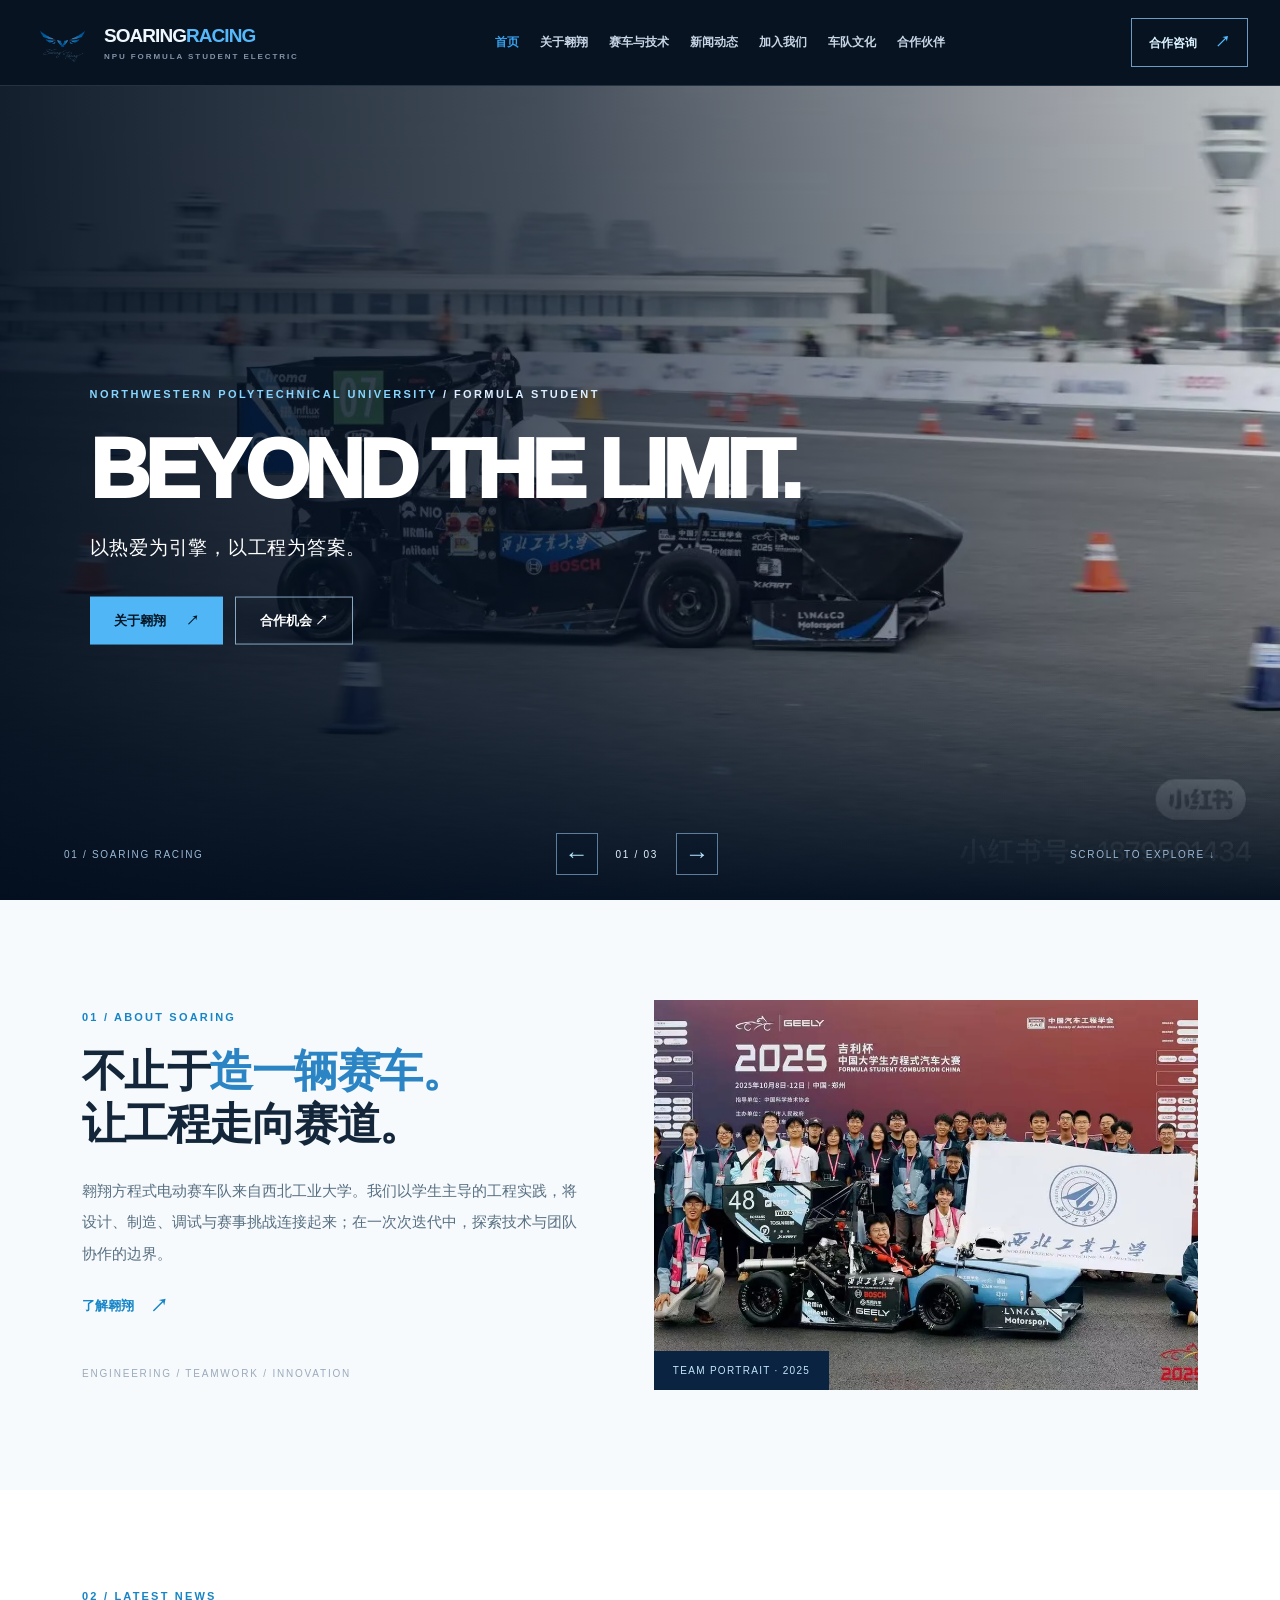
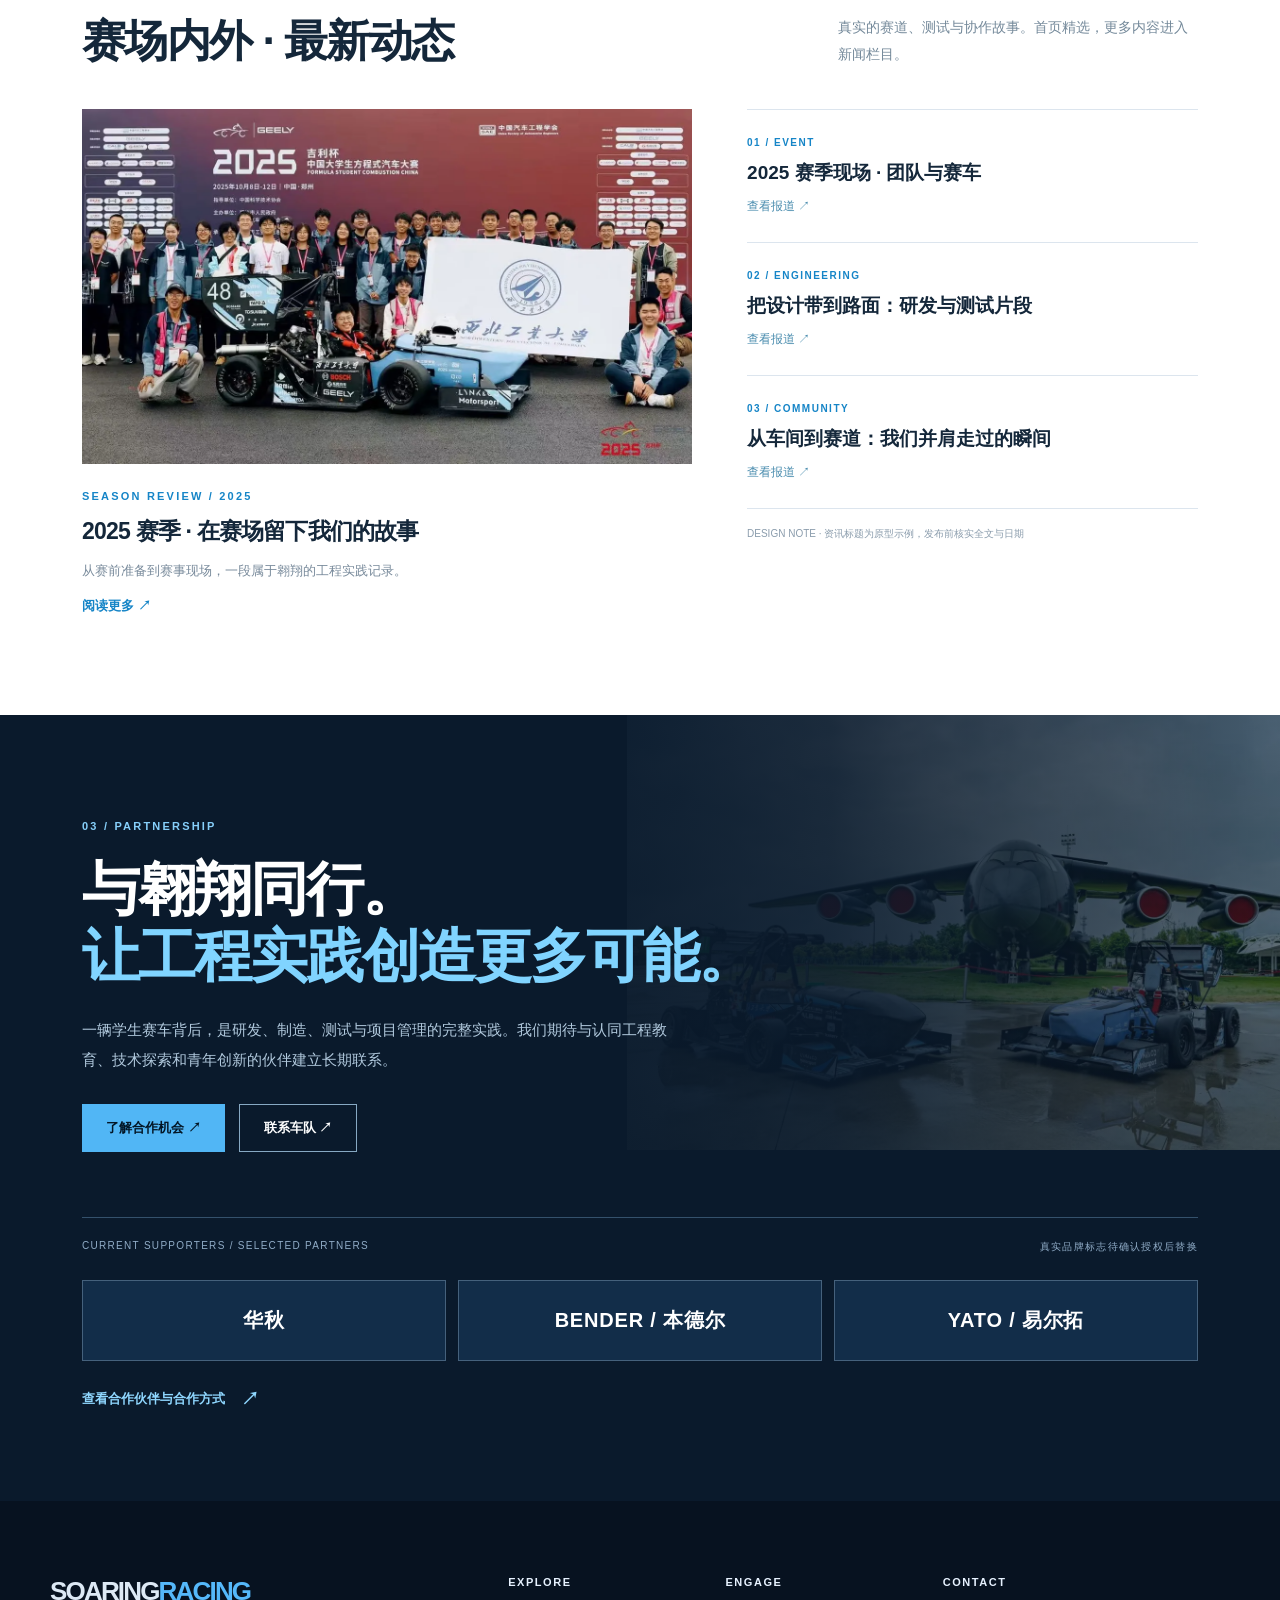
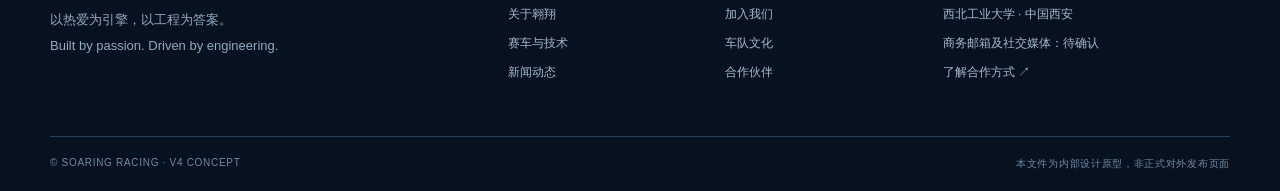
==== commit b9e0e633: "SOARING RACING V4.0" ====
--- a/index.html
+++ b/index.html
@@ -1,35 +1 @@
-<!doctype html>
-<html lang="zh-CN">
-<head>
-<meta charset="utf-8"><meta name="viewport" content="width=device-width,initial-scale=1">
-<meta name="theme-color" content="#07101e">
-<meta name="description" content="西北工业大学翱翔方程式电动赛车队：赛车、赛事动态、工程实践、校园活动及合作交流。">
-<title>翱翔方程式电动赛车队 · SOARING RACING</title>
-<link rel="icon" href="assets/favicon.svg" type="image/svg+xml"><link rel="stylesheet" href="styles.css"><script src="script.js" defer></script>
-</head>
-<body>
-<a class="skip" href="#main">跳转到正文</a>
-<header class="header" id="top"><div class="wrap nav-row">
-<a class="brand" href="#top"><img src="assets/soaring-logo.png" alt="翱翔队徽"><span><b>SOARING<span class="accent">RACING</span></b><small>西北工业大学 · 翱翔方程式电动赛车队</small></span></a>
-<nav class="nav" id="nav"><a href="#about">车队介绍</a><a href="#cars">赛车项目</a><a href="#news">赛事动态</a><a href="#join">加入我们</a><a href="#culture">文创活动</a><a href="#partners">合作伙伴</a></nav>
-<a class="contact-top" href="#contact">CONTACT <span>↗</span></a><button class="nav-toggle" id="nav-toggle" aria-expanded="false" aria-controls="nav" aria-label="打开菜单">☰</button>
-</div></header>
-<main id="main">
-<section class="hero" aria-label="车队影像轮播">
- <div class="hero-slides">
-  <article class="slide active" style="--hero-image:url('assets/hero-racing.webp')" aria-hidden="false"><div class="wrap slide-content"><p class="sup">NORTHWESTERN POLYTECHNICAL UNIVERSITY · FORMULA STUDENT</p><h1>BEYOND<br><span>THE LIMIT.</span></h1><p class="zh">以热爱为引擎，以工程为答案。</p><a class="btn primary" href="#cars">探索我们的赛车 <span>↗</span></a></div><p class="photo-credit">SOARING RACING / ON TRACK</p></article>
-  <article class="slide" style="--hero-image:url('assets/group-2025.webp')" aria-hidden="true"><div class="wrap slide-content"><p class="sup">THE PEOPLE BEHIND THE MACHINE</p><h2>WE BUILD<br><span>TOGETHER.</span></h2><p class="zh">因热爱相聚，为共同的目标出发。</p><a class="btn primary" href="#about">认识翱翔车队 <span>↗</span></a></div><p class="photo-credit">2025 / TEAM MOMENTS</p></article>
-  <article class="slide" style="--hero-image:url('assets/race-wet.webp')" aria-hidden="true"><div class="wrap slide-content"><p class="sup">TEST · LEARN · ITERATE</p><h2>DRIVEN BY<br><span>ENGINEERING.</span></h2><p class="zh">从设计到赛道，经历每一次验证。</p><a class="btn primary" href="#news">浏览赛场记录 <span>↗</span></a></div><p class="photo-credit">RACE & TESTING ARCHIVE</p></article>
- </div>
- <div class="wrap hero-bottom"><div class="slider-info"><span id="slide-index">01</span><span class="separator"></span><span>03</span><span class="slide-caption">OUR STORY IN MOTION</span></div><div class="slider-actions"><button id="prev-slide" aria-label="上一张">←</button><div class="dots" aria-label="切换轮播"><button class="on" data-slide="0" aria-label="第一张"></button><button data-slide="1" aria-label="第二张"></button><button data-slide="2" aria-label="第三张"></button></div><button id="next-slide" aria-label="下一张">→</button></div></div>
-</section>
-<section class="intro section" id="about"><div class="wrap intro-layout"><div><p class="eyebrow">01 / ABOUT THE TEAM</p><h2>一群年轻的工程师，<br><em>一辆不断进化的赛车。</em></h2></div><div class="intro-body"><p>翱翔方程式电动赛车队以学生主导的工程实践为核心，成员协作完成赛车设计、制造、调试与赛事准备。从车间到赛场，将想法变成能够接受真实检验的作品。</p><a class="underlink" href="#join">了解车队与部门 <span>↗</span></a></div></div></section>
-<section class="feature section" id="cars"><div class="wrap"><div class="section-top"><p class="eyebrow">02 / OUR CARS</p><span>BUILT. TESTED. RACED.</span></div><div class="feature-grid"><div class="feature-image"><img src="assets/race-aircraft-detail.webp" alt="蓝黑色翱翔赛车与飞机合影" loading="lazy"></div><div class="feature-text"><p class="eyebrow">THE MACHINE / 2025</p><h2>为赛道而造。<br><em>为探索而来。</em></h2><p>赛车不仅是一台机器，也是整支队伍协作的结果。底盘、动力、电控、气动与车辆测试共同构成每一次赛季迭代。</p><div class="feature-tags"><span>电控与数据</span><span>底盘与操稳</span><span>动力与传动</span><span>空气动力学</span></div><a class="underlink" href="#gallery">浏览赛车影像 <span>↗</span></a></div></div></div></section>
-<section class="news section" id="news"><div class="wrap"><div class="section-head"><div><p class="eyebrow">03 / NEWS & RACE JOURNAL</p><h2>赛场内外 <em>/ NEWS</em></h2></div><p>比赛、测试与团队日常的影像记录。<br>正式推文链接可在发布后添加。</p></div><div class="news-layout"><article class="news-lead"><div class="news-pic"><img src="assets/race-checkered.webp" alt="2025 赛事现场方格旗与赛车" loading="lazy"></div><div class="news-info"><span class="category">FEATURED / 2025</span><h3>从检录到发车，赛场上的每一个瞬间。</h3><p>2025 赛季 · 赛事影像档案</p></div></article><div class="news-list"><article><span class="category">2025 · COMPETITION</span><h3>2025 中国大学生方程式赛事现场记录</h3><p>郑州 · 车队合影与比赛日</p><span class="news-arrow">↗</span></article><article><span class="category">2025 · TESTING</span><h3>雨中测试：面对天气与可靠性挑战</h3><p>赛车在湿滑路面上的测试影像</p><span class="news-arrow">↗</span></article><article><span class="category">TEAM · JOURNAL</span><h3>从设计、调车到出发：一支学生车队的日常</h3><p>车队活动与工程实践档案</p><span class="news-arrow">↗</span></article><div class="news-note">文章入口暂为影像摘要，尚未绑定正式推文链接。</div></div></div></div></section>
-<section class="gallery section" id="gallery"><div class="wrap"><div class="section-head"><div><p class="eyebrow">04 / GALLERY</p><h2>镜头里的 <em>SOARING</em></h2></div><p>真实的赛车、现场与同行的人。</p></div><div class="gallery-grid"><figure class="g1"><img src="assets/race-track.webp" loading="lazy" alt="赛道上的翱翔赛车"><figcaption>ON TRACK / 2025</figcaption></figure><figure class="g2"><img src="assets/race-teamwork.webp" loading="lazy" alt="成员检修电气系统"><figcaption>IN THE PADDOCK</figcaption></figure><figure class="g3"><img src="assets/race-parade.webp" loading="lazy" alt="车队成员护送赛车"><figcaption>THE PEOPLE</figcaption></figure><figure class="g4"><img src="assets/race-detail.webp" loading="lazy" alt="赛车尾翼特写"><figcaption>THE DETAILS</figcaption></figure></div></div></section>
-<section class="join section" id="join"><div class="wrap join-grid"><div class="join-photo"><img src="assets/recruit-banner.webp" alt="翱翔赛车队招新设计海报" loading="lazy"></div><div class="join-copy"><p class="eyebrow">05 / JOIN THE TEAM</p><h2>下一段故事，<br><em>由你参与。</em></h2><p>无论你热爱机械设计、电气控制、软件与数据，还是摄影、宣传与活动运营，都有机会参与真实的学生赛车项目。</p><div class="dept"><span>电控与数据</span><span>底盘</span><span>动力</span><span>空套</span><span>运营宣传</span></div><p class="micro">招新开放状态、岗位与报名方式以最新官方通知为准。</p><a class="btn secondary" href="#contact">了解招新资讯 ↗</a></div></div></section>
-<section class="culture section" id="culture"><div class="wrap"><div class="section-head"><div><p class="eyebrow">06 / SOARING LIFE</p><h2>热爱，不止于 <em>赛场。</em></h2></div><p>车队文创、开放活动与精选推文。</p></div><div class="culture-grid"><article><div class="culture-photo culture-logo"><img src="assets/soaring-logo.png" loading="lazy" alt="SOARING RACING 羽翼队徽"></div><div class="culture-copy"><span>01 / MERCHANDISE</span><h3>翱翔文创</h3><p>周边商品展示位；上架时可补充真实实物图、价格及购买方式。</p><small>商品信息待发布</small></div></article><article><div class="culture-photo"><img src="assets/race-aircraft.webp" loading="lazy" alt="赛车与大型飞机的合影"></div><div class="culture-copy"><span>02 / COMMUNITY</span><h3>校园活动</h3><p>开放日、赛车展示与交流活动将持续更新。</p><small>活动报名以公告为准</small></div></article><article><div class="culture-photo"><img src="assets/race-celebration.webp" loading="lazy" alt="车队现场纪念时刻"></div><div class="culture-copy"><span>03 / EDITORIAL</span><h3>车队故事</h3><p>赛事推文、研发记录、队员故事与幕后影像。</p><small>文章链接待补充</small></div></article></div></div></section>
-<section class="partners section" id="partners"><div class="wrap"><div class="section-head"><div><p class="eyebrow">07 / PARTNERS</p><h2>与同行者，<em>一起向前。</em></h2></div><a class="underlink" href="#contact">合作咨询 ↗</a></div><div class="partners-row"><span>华秋</span><span>BENDER</span><span>YATO</span><a href="#contact">YOUR BRAND HERE ↗</a></div><p class="micro">合作伙伴名称为展示信息，正式发布前请核对最新合作状态及商标使用授权。</p></div></section>
-<section class="contact section" id="contact"><div class="wrap contact-grid"><div><p class="eyebrow">08 / CONTACT</p><h2>LET'S MAKE<br><em>IT HAPPEN.</em></h2></div><div><p>合作交流、招新活动、文创咨询，都可以从这里找到下一步。请将队内确认的正式联系渠道填入本站。</p><p class="contact-placeholder">官方邮箱 / 公众号 / 报名入口：待补充</p><a class="underlink" href="#top">BACK TO TOP ↑</a></div></div></section>
-</main><footer class="footer"><div class="wrap footer-content"><div class="footer-logo">SOARING<span>RACING</span><small>西北工业大学 · 翱翔方程式电动赛车队</small></div><p>Design · Build · Test · Race</p><small>© <span id="year">2026</span> SOARING RACING. Student engineering showcase.</small></div></footer>
-</body></html>
+<!DOCTYPE html><html lang="zh-CN"><head><meta charset="utf-8"><meta name="viewport" content="width=device-width, initial-scale=1"><meta name="color-scheme" content="light dark"><meta name="description" content="西北工业大学翱翔方程式电动赛车队官网 V4 高保真设计原型"><title>首页 | SOARING RACING V4 CONCEPT</title><link rel="icon" href="assets/favicon.svg"><link rel="stylesheet" href="styles.css"></head><body class="dark-page"><header class="header header-dark"><a href="index.html" class="brand"><img src="assets/soaring-logo.png" alt="翱翔赛车队标志"><span class="brand-copy"><strong>SOARING<span>RACING</span></strong><small>NPU FORMULA STUDENT ELECTRIC</small></span></a><nav id="nav"><a class="active" href="index.html">首页</a><a class="" href="about.html">关于翱翔</a><a class="" href="cars.html">赛车与技术</a><a class="" href="news.html">新闻动态</a><a class="" href="join.html">加入我们</a><a class="" href="community.html">车队文化</a><a class="" href="partners.html">合作伙伴</a></nav><a class="header-cta" href="partners.html#contact">合作咨询 <b>↗</b></a><button class="menu" aria-label="打开导航" aria-expanded="false" onclick="toggleMenu()">☰</button></header><main><section class="home-hero"><article class="hero-slide show" data-slide="0"><img src="assets/hero-racing.webp" alt="赛车与车队实拍"><div class="hero-shade"></div><div class="hero-copy"><span class="hero-kicker">NORTHWESTERN POLYTECHNICAL UNIVERSITY <em> / FORMULA STUDENT</em></span><h1>BEYOND THE LIMIT.</h1><p>以热爱为引擎，以工程为答案。</p><div class="hero-buttons"><a class="button primary" href="about.html">关于翱翔 <span>↗</span></a><a class="button ghost" href="partners.html">合作机会 ↗</a></div></div></article><article class="hero-slide " data-slide="1"><img src="assets/race-parade.webp" alt="赛车与车队实拍"><div class="hero-shade"></div><div class="hero-copy"><span class="hero-kicker">NORTHWESTERN POLYTECHNICAL UNIVERSITY <em> / FORMULA STUDENT</em></span><h1>BUILT TO RACE.</h1><p>从设计到赛道，每一次出发都来自真实的工程实践。</p><div class="hero-buttons"><a class="button primary" href="cars.html">探索赛车 <span>↗</span></a><a class="button ghost" href="partners.html">合作机会 ↗</a></div></div></article><article class="hero-slide " data-slide="2"><img src="assets/group-2025.webp" alt="赛车与车队实拍"><div class="hero-shade"></div><div class="hero-copy"><span class="hero-kicker">NORTHWESTERN POLYTECHNICAL UNIVERSITY <em> / FORMULA STUDENT</em></span><h1>WE ARE SOARING.</h1><p>一群年轻的工程师，在赛场上共同创造答案。</p><div class="hero-buttons"><a class="button primary" href="about.html">认识团队 <span>↗</span></a><a class="button ghost" href="partners.html">合作机会 ↗</a></div></div></article><div class="hero-bottom"><span>01 / SOARING RACING</span><div class="slider-controls"><button onclick="slideBy(-1)" aria-label="上一张">←</button><span id="slide-counter">01 / 03</span><button onclick="slideBy(1)" aria-label="下一张">→</button></div><span>SCROLL TO EXPLORE ↓</span></div></section><section class="home-about section"><div class="container"><div class="home-about-grid"><div class="home-about-copy"><div class="eyebrow blue">01 / ABOUT SOARING</div><h2>不止于<span>造一辆赛车。</span><br>让工程走向赛道。</h2><p>翱翔方程式电动赛车队来自西北工业大学。我们以学生主导的工程实践，将设计、制造、调试与赛事挑战连接起来；在一次次迭代中，探索技术与团队协作的边界。</p><a class="text-link" href="about.html">了解翱翔 <span>↗</span></a><div class="micro-note">ENGINEERING / TEAMWORK / INNOVATION</div></div><div class="about-photo"><img class="" src="assets/group-2025.webp" alt="翱翔方程式赛车队实拍" loading="lazy"><span>TEAM PORTRAIT · 2025</span></div></div></div></section><section class="home-news section"><div class="container"><div class="section-intro"><div><div class="eyebrow blue">02 / LATEST NEWS</div><h2>赛场内外 · 最新动态</h2></div><p>真实的赛道、测试与协作故事。首页精选，更多内容进入新闻栏目。</p></div><div class="news-editorial"><a class="feature-news" href="news.html"><div class="img-wrap"><img class="" src="assets/race-award.webp" alt="翱翔方程式赛车队实拍" loading="lazy"></div><span class="eyebrow blue">SEASON REVIEW / 2025</span><h3>2025 赛季 · 在赛场留下我们的故事</h3><p>从赛前准备到赛事现场，一段属于翱翔的工程实践记录。</p><span class="text-link">阅读更多 ↗</span></a><div class="news-side"><a href="news.html"><span>01 / EVENT</span><b>2025 赛季现场 · 团队与赛车</b><i>查看报道 ↗</i></a><a href="news.html"><span>02 / ENGINEERING</span><b>把设计带到路面：研发与测试片段</b><i>查看报道 ↗</i></a><a href="news.html"><span>03 / COMMUNITY</span><b>从车间到赛道：我们并肩走过的瞬间</b><i>查看报道 ↗</i></a><div class="news-side-foot">DESIGN NOTE · 资讯标题为原型示例，发布前核实全文与日期</div></div></div></div></section><section class="home-partners"><div class="container"><div class="partners-intro"><div class="eyebrow">03 / PARTNERSHIP</div><h2>与翱翔同行。<br><em>让工程实践创造更多可能。</em></h2><p>一辆学生赛车背后，是研发、制造、测试与项目管理的完整实践。我们期待与认同工程教育、技术探索和青年创新的伙伴建立长期联系。</p><div class="partner-actions"><a class="button primary" href="partners.html">了解合作机会 ↗</a><a class="button ghost" href="partners.html#contact">联系车队 ↗</a></div></div><div class="brand-wall"><div class="brand-wall-head"><span>CURRENT SUPPORTERS / SELECTED PARTNERS</span><span>真实品牌标志待确认授权后替换</span></div><div class="brand-items"><span>华秋</span><span>BENDER / 本德尔</span><span>YATO / 易尔拓</span></div><a href="partners.html" class="text-link light">查看合作伙伴与合作方式 <span>↗</span></a></div></div></section></main><footer class="footer"><div class="footer-top"><div><div class="footer-brand">SOARING<span>RACING</span></div><p>以热爱为引擎，以工程为答案。<br>Built by passion. Driven by engineering.</p></div><div class="foot-links"><b>EXPLORE</b><a href="about.html">关于翱翔</a><a href="cars.html">赛车与技术</a><a href="news.html">新闻动态</a></div><div class="foot-links"><b>ENGAGE</b><a href="join.html">加入我们</a><a href="community.html">车队文化</a><a href="partners.html">合作伙伴</a></div><div class="foot-links"><b>CONTACT</b><span>西北工业大学 · 中国西安</span><span>商务邮箱及社交媒体：待确认</span><a href="partners.html#contact">了解合作方式 ↗</a></div></div><div class="footer-bottom"><span>© SOARING RACING · V4 CONCEPT</span><span>本文件为内部设计原型，非正式对外发布页面</span></div></footer><script src="script.js"></script></body></html>
--- a/styles.css
+++ b/styles.css
@@ -1,9 +1,11 @@
-:root{--bg:#07101e;--panel:#0d1c31;--panel2:#10233e;--ink:#f5f9ff;--muted:#a6b7cb;--blue:#58bcff;--violet:#8c79e9;--line:rgba(161,202,236,.17)}*{box-sizing:border-box}html{scroll-behavior:smooth}body{margin:0;background:var(--bg);color:var(--ink);font-family:Inter,Arial,"Microsoft YaHei",sans-serif;-webkit-font-smoothing:antialiased}a{color:inherit;text-decoration:none}button{font:inherit}img{display:block;max-width:100%}::selection{background:#53baf0;color:#00121e}.wrap{width:min(1320px,calc(100% - 92px));margin:auto}.skip{position:absolute;z-index:100;top:-100px;left:12px;background:#fff;color:#000;padding:12px}.skip:focus{top:10px}.header{height:86px;background:rgba(6,14,28,.97);position:sticky;top:0;z-index:20;border-bottom:1px solid var(--line);backdrop-filter:blur(16px)}.nav-row{height:100%;display:flex;align-items:center;gap:32px}.brand{display:flex;align-items:center;gap:13px;flex-shrink:0}.brand img{width:54px;height:54px;object-fit:contain}.brand b{font-size:20px;letter-spacing:-.9px}.brand .accent,.footer-logo span{color:var(--blue)}.brand small,.footer-logo small{display:block;color:var(--muted);font-size:9px;letter-spacing:1.25px;margin-top:4px}.nav{display:flex;gap:25px;margin-left:auto;align-items:center}.nav a{font-size:13px;font-weight:650;color:#d3def0;white-space:nowrap}.nav a:hover,.contact-top:hover{color:var(--blue)}.contact-top{font-size:11px;letter-spacing:1.3px;border:1px solid #39536e;padding:14px 16px;white-space:nowrap}.contact-top span{color:var(--blue);margin-left:17px}.nav-toggle{display:none;background:none;color:white;border:0;font-size:27px;cursor:pointer}
-.hero{height:min(760px,calc(100svh - 86px));min-height:560px;position:relative;background:#030911;overflow:hidden}.hero-slides,.slide{position:absolute;inset:0}.slide{opacity:0;pointer-events:none;transition:opacity .8s ease;display:flex;align-items:center}.slide.active{opacity:1;pointer-events:auto;z-index:1}.slide:before{content:"";position:absolute;inset:0;background-image:linear-gradient(90deg,rgba(3,9,20,.89) 0%,rgba(3,9,20,.55) 40%,rgba(3,9,20,.09) 86%),linear-gradient(0deg,rgba(4,11,23,.85) 0%,transparent 30%,rgba(4,11,23,.18) 100%),var(--hero-image);background-size:cover;background-position:center;transform:scale(1.025);transition:transform 7s}.slide.active:before{transform:scale(1)}.slide-content{position:relative;z-index:1;padding-top:34px}.sup,.eyebrow{font-size:11px;font-weight:750;letter-spacing:2.5px;color:var(--blue);text-transform:uppercase}.slide h1,.slide h2{font-size:clamp(64px,9vw,150px);line-height:.92;letter-spacing:-.065em;font-weight:900;margin:26px 0 25px;max-width:950px}.slide h1 span,.slide h2 span{-webkit-text-stroke:1.8px #b7e6ff;color:transparent}.zh{font-size:clamp(18px,2vw,25px);letter-spacing:2px;margin:0 0 34px}.btn{display:inline-flex;align-items:center;gap:30px;font-weight:750;font-size:13px;letter-spacing:.6px;padding:18px 25px;transition:.25s}.btn:hover{transform:translateY(-3px)}.primary{background:var(--blue);color:#061426}.secondary{background:transparent;border:1px solid var(--blue);color:#fff}.photo-credit{position:absolute;right:45px;bottom:105px;color:#afc4db;font-size:10px;letter-spacing:1.7px;z-index:1}.hero-bottom{position:absolute;bottom:25px;left:50%;transform:translateX(-50%);display:flex;align-items:center;justify-content:space-between;z-index:5}.slider-info{display:flex;gap:12px;align-items:center;font-size:12px;letter-spacing:1px}.slider-info #slide-index{color:var(--blue);font-size:17px;font-weight:800}.separator{height:1px;width:30px;background:#6c93b3}.slide-caption{font-size:10px;letter-spacing:2px;color:#a8bed7;margin-left:25px}.slider-actions{display:flex;align-items:center;gap:20px}.slider-actions>button{width:44px;height:44px;cursor:pointer;background:rgba(0,0,0,.32);border:1px solid #5b7996;color:#fff}.slider-actions>button:hover{background:#2f81b7}.dots{display:flex;gap:7px}.dots button{background:#91a8c0;border:0;width:17px;height:3px;cursor:pointer;padding:0}.dots button.on{background:var(--blue);width:32px}
-.section{padding:106px 0;scroll-margin-top:86px}.eyebrow{margin:0 0 19px}.section h2{font-size:clamp(36px,4.8vw,70px);letter-spacing:-.055em;line-height:1.16;margin:0;font-weight:820}.section h2 em{font-style:normal;color:var(--blue)}.section p{line-height:1.95}.intro{background:#0b182a}.intro-layout{display:grid;grid-template-columns:1.3fr 1fr;gap:100px;align-items:center}.intro-body p{color:#bdccdc;font-size:16px;margin:0 0 27px}.underlink{font-size:13px;font-weight:800;letter-spacing:.6px;display:inline-flex;gap:21px;padding-bottom:10px;border-bottom:1px solid var(--blue)}.underlink:hover{color:var(--blue)}.feature{background:#081323}.section-top{display:flex;justify-content:space-between;border-bottom:1px solid var(--line);margin-bottom:40px}.section-top span{font-size:11px;letter-spacing:2px;color:#9cb2ca}.feature-grid{display:grid;grid-template-columns:1.4fr 1fr;gap:0;background:#112139}.feature-image{min-height:550px;overflow:hidden}.feature-image img{width:100%;height:100%;object-fit:cover}.feature-text{padding:75px 65px;display:flex;flex-direction:column;align-items:start;justify-content:center}.feature-text p:not(.eyebrow){color:#c3d0de;max-width:460px}.feature-tags{display:flex;flex-wrap:wrap;gap:9px;margin:24px 0 34px}.feature-tags span,.dept span{border:1px solid #38506a;color:#cce2f8;padding:8px 11px;font-size:11px}
-.section-head{display:flex;align-items:end;justify-content:space-between;gap:40px;margin-bottom:38px}.section-head>p{color:var(--muted);font-size:13px;margin:0}.news{background:#0d1b2e}.news-layout{display:grid;grid-template-columns:1.14fr 1fr;gap:42px}.news-lead{background:#122641}.news-pic{height:350px;overflow:hidden}.news-pic img{width:100%;height:100%;object-fit:cover}.news-info{padding:25px 27px 30px}.category{font-size:10px;font-weight:800;letter-spacing:1.9px;color:var(--blue)}.news-info h3{font-size:23px;margin:12px 0 8px}.news-info p{color:var(--muted);font-size:12px;margin:0}.news-list{display:flex;flex-direction:column}.news-list article{border-top:1px solid var(--line);padding:21px 45px 23px 0;position:relative}.news-list h3{font-size:19px;margin:9px 0 5px;letter-spacing:-.3px}.news-list article p{color:var(--muted);font-size:12px;margin:0}.news-arrow{position:absolute;right:10px;top:46px;color:var(--blue)}.news-note,.micro{color:#91a7bf;font-size:11px!important}.news-note{border-top:1px solid var(--line);padding-top:15px}.gallery{background:#081323}.gallery-grid{display:grid;grid-template-columns:1.6fr 1fr 1fr;grid-template-rows:240px 240px;gap:12px}.gallery figure{position:relative;margin:0;overflow:hidden;background:#132742}.gallery img{width:100%;height:100%;object-fit:cover;transition:transform .5s}.gallery figure:hover img{transform:scale(1.045)}.gallery figcaption{position:absolute;left:16px;bottom:15px;font-size:10px;font-weight:750;letter-spacing:1.5px;text-shadow:0 2px 7px #000}.g1{grid-row:span 2}.g4{grid-column:span 2}
-.join{background:#11213a}.join-grid{display:grid;grid-template-columns:1fr 1fr;gap:75px;align-items:center}.join-photo{max-height:545px;overflow:hidden}.join-photo img{width:100%;height:100%;object-fit:cover;object-position:center 35%}.join-copy>p:not(.eyebrow){font-size:15px;color:#bdcddd}.dept{display:flex;gap:8px;flex-wrap:wrap;margin:22px 0}.join-copy .micro{margin-bottom:25px}.culture{background:#0a1728}.culture-grid{display:grid;grid-template-columns:repeat(3,1fr);gap:20px}.culture-grid article{background:#13243b}.culture-photo{height:240px;overflow:hidden}.culture-photo img{height:100%;width:100%;object-fit:cover}.culture-logo{background:#060d1b;display:flex;align-items:center;justify-content:center}.culture-logo img{object-fit:contain;width:65%;height:80%}.culture-copy{padding:27px}.culture-copy span{font-size:10px;color:var(--blue);font-weight:800;letter-spacing:1.6px}.culture-copy h3{font-size:23px;margin:10px 0}.culture-copy p{font-size:13px;color:#b3c4d9;min-height:76px;margin:0 0 8px}.culture-copy small{font-size:11px;color:#8c9db2}.partners{background:#0d1b2e}.partners-row{display:grid;grid-template-columns:repeat(4,1fr);gap:14px}.partners-row>*{min-height:130px;background:#17283e;display:flex;align-items:center;justify-content:center;font-size:clamp(17px,2.1vw,29px);font-weight:850;letter-spacing:.4px}.partners-row a{font-size:12px;color:var(--blue);letter-spacing:1px;border:1px solid #346487}.partners>.wrap>.micro{margin-top:20px}.contact{background:#07101e}.contact-grid{display:grid;grid-template-columns:1.3fr 1fr;gap:90px;align-items:center}.contact-grid h2{font-size:clamp(54px,7vw,110px);line-height:.94}.contact-grid>div:last-child p{color:#b6c9dd}.contact-placeholder{border-left:2px solid var(--blue);padding-left:17px;margin:25px 0 30px}.footer{background:#050b16;border-top:1px solid var(--line);padding:45px 0}.footer-content{display:flex;justify-content:space-between;gap:30px;align-items:center}.footer-logo{font-weight:900;font-size:22px}.footer-content>p,.footer-content>small{font-size:11px;letter-spacing:1px;color:#8097af}
-@media(max-width:1150px){.nav{gap:14px}.nav a{font-size:11px}.brand b{font-size:16px}.contact-top{display:none}.feature-text{padding:45px 35px}.intro-layout{gap:50px}}
-@media(max-width:850px){.wrap{width:min(100% - 36px,700px)}.header{height:72px}.brand img{width:43px;height:43px}.brand small{font-size:8px}.nav-toggle{display:block;margin-left:auto}.nav{display:none;position:absolute;top:72px;left:0;right:0;padding:15px 22px 22px;background:#09172a;flex-direction:column;align-items:stretch;gap:0;border-bottom:1px solid var(--line)}.nav.open{display:flex}.nav a{font-size:14px;padding:13px}.hero{height:680px;min-height:580px}.slide:before{background-image:linear-gradient(0deg,rgba(3,9,20,.94) 4%,rgba(3,9,20,.42) 70%),var(--hero-image);background-position:58% center}.slide-content{align-self:flex-end;padding-bottom:130px}.slide h1,.slide h2{font-size:clamp(53px,12vw,95px)}.sup{font-size:9px;letter-spacing:1.4px}.photo-credit{display:none}.hero-bottom{bottom:19px}.section{padding:75px 0;scroll-margin-top:72px}.intro-layout,.feature-grid,.news-layout,.join-grid,.contact-grid{grid-template-columns:1fr;gap:27px}.feature-image{min-height:320px;max-height:470px}.feature-text{padding:39px 25px}.news-pic{height:310px}.gallery-grid{grid-template-columns:1fr 1fr;grid-template-rows:repeat(3,210px)}.g1{grid-row:span 2}.g4{grid-column:span 2}.join-photo{max-height:410px}.culture-grid{grid-template-columns:1fr 1fr}.partners-row{grid-template-columns:1fr 1fr}.footer-content{flex-wrap:wrap}}
-@media(max-width:560px){.brand b{font-size:15px}.brand small{max-width:215px;letter-spacing:.2px}.slide h1,.slide h2{font-size:clamp(48px,12.7vw,70px)}.slide h1 span,.slide h2 span{-webkit-text-stroke:1px #b7e6ff}.zh{font-size:17px}.slide-caption{display:none}.slider-actions{gap:9px}.section h2{font-size:clamp(35px,9vw,46px)}.section-head{display:block}.section-head>p{margin-top:18px}.news-info h3{font-size:21px}.news-pic{height:245px}.gallery-grid{grid-template-rows:repeat(3,140px);gap:7px}.gallery figcaption{font-size:8px;left:8px;bottom:8px}.culture-grid{grid-template-columns:1fr}.partners-row>*{min-height:90px}.contact-grid h2{font-size:54px}.footer-content{display:block}.footer-content>*{margin-bottom:12px}}
-@media(prefers-reduced-motion:reduce){html{scroll-behavior:auto}.slide,.slide:before,.gallery img,.btn{transition:none!important}}
+:root{--navy:#081425;--navy2:#0d223a;--azure:#48a4f2;--cyan:#8ad9ff;--violet:#8a82dd;--ink:#14273a;--muted:#6b7f91;--paper:#f7f9fc;--line:#dce5ee;--w:1180px}*{box-sizing:border-box}html{scroll-behavior:smooth}body{margin:0;font-family:Inter,"Segoe UI","Microsoft Yahei",Arial,sans-serif;background:#fff;color:var(--ink);-webkit-font-smoothing:antialiased}a{text-decoration:none;color:inherit}img{display:block;max-width:100%}button{font:inherit;cursor:pointer}h1,h2,h3,p{margin-top:0}h1,h2,h3{letter-spacing:-.035em}h2{font-size:clamp(2.2rem,3.45vw,3.6rem);line-height:1.18}h3{font-size:1.38rem;line-height:1.35}.container{max-width:var(--w);padding:0 32px;margin:auto}.section{padding:100px 0}.alt-bg{background:#f4f7fb}.dark-page{background:var(--navy)}.header{height:86px;padding:0 max(32px,calc((100vw - 1260px)/2));display:flex;align-items:center;gap:22px;background:#fff;border-bottom:1px solid #e7edf2;position:relative;z-index:20}.header-dark{background:#071321;border-color:rgba(171,205,239,.17);color:#eff8ff}.brand{display:flex;align-items:center;gap:12px;min-width:278px}.brand img{height:55px;width:60px;object-fit:contain}.brand-copy strong{font-size:19px;font-weight:900;letter-spacing:-.05em;white-space:nowrap}.brand-copy strong span,.footer-brand span{color:#55b8fa}.brand-copy small{display:block;margin-top:5px;font-size:8px;letter-spacing:.24em;font-weight:700;color:#8292a7}.header nav{display:flex;gap:21px;align-items:center;flex:1;justify-content:center}.header nav a{font-weight:650;font-size:12px;white-space:nowrap;color:#4b6277;transition:color .15s}.header-dark nav a{color:#c7d5e4}.header nav a:hover,.header nav a.active{color:#379feb}.header-cta{border:1px solid #6b9cc3;padding:14px 17px;color:#157abd;font-size:12px;font-weight:800;white-space:nowrap}.header-dark .header-cta{color:#dcf2ff}.header-cta b{margin-left:15px;font-size:15px;color:#55bfff}.menu{border:0;background:transparent;font-size:24px;color:inherit;display:none}.eyebrow{font-size:11px;letter-spacing:.20em;font-weight:850;color:#86cffa;text-transform:uppercase}.eyebrow.blue{color:#1685c7}.text-link{font-size:13px;font-weight:800;color:#1685c7;display:inline-flex;gap:16px;align-items:center}.text-link span{font-size:18px}.text-link.light{color:#8fd7ff}.button{display:inline-flex;gap:20px;align-items:center;justify-content:center;font-size:13px;font-weight:800;min-height:48px;padding:0 24px;white-space:nowrap}.button.primary{background:#51b6f5;color:#031626}.button.ghost{border:1px solid #87a9c3;color:#fff}.footer{background:#071220;color:#dde9f5;padding:75px max(32px,calc((100vw - 1180px)/2)) 20px}.footer-top{display:grid;grid-template-columns:2.3fr 1fr 1fr 1.55fr;gap:32px;padding-bottom:55px}.footer-brand{font-size:26px;font-weight:900;letter-spacing:-.07em}.footer p{font-size:13px;line-height:2;color:#91abc1}.foot-links{display:flex;flex-direction:column;gap:12px;font-size:12px;color:#a7bbce}.foot-links b{color:#e7f2ff;letter-spacing:.14em;font-size:11px;margin-bottom:6px}.foot-links a:hover{color:#67bcf7}.footer-bottom{border-top:1px solid #27405b;padding-top:20px;display:flex;justify-content:space-between;gap:12px;font-size:10px;color:#718ba3;letter-spacing:.07em}
+/* hero */.home-hero{height:min(830px,calc(100vh - 86px));min-height:630px;background:#071422;position:relative;overflow:hidden}.hero-slide{position:absolute;inset:0;opacity:0;visibility:hidden;transition:opacity .9s ease,visibility .9s ease}.hero-slide.show{opacity:1;visibility:visible}.hero-slide>img{width:100%;height:100%;object-fit:cover;object-position:center 49%}.hero-shade{position:absolute;inset:0;background:linear-gradient(90deg,rgba(3,15,31,.92) 0%,rgba(6,19,37,.71) 43%,rgba(6,21,41,.13) 100%),linear-gradient(0deg,#071321 0%,transparent 31%)}.hero-copy{position:absolute;left:max(7vw,calc((100vw - 1140px)/2));top:50%;transform:translateY(-42%);color:white;max-width:740px}.hero-kicker{color:#86d5ff;font-size:11px;font-weight:750;letter-spacing:.22em}.hero-kicker em{font-style:normal;color:#dceeff}.hero-copy h1{font-size:clamp(58px,6.5vw,113px);letter-spacing:-.065em;line-height:1.05;margin:24px 0 18px;font-weight:950;max-width:850px}.hero-copy p{font-size:19px;font-weight:450;letter-spacing:.04em;margin-bottom:32px;line-height:1.75}.hero-buttons{display:flex;gap:12px}.hero-bottom{position:absolute;bottom:25px;left:5%;right:5%;display:flex;justify-content:space-between;align-items:center;color:#9bb9d6;font-size:10px;letter-spacing:.17em}.slider-controls{display:flex;align-items:center;gap:18px;color:#e3f5ff}.slider-controls button{font-size:24px;color:#b9e6ff;border:1px solid #5c7d9c;background:rgba(3,20,40,.38);width:42px;height:42px}.home-about{background:#f7fafc}.home-about-grid{display:grid;grid-template-columns:1fr 1.08fr;gap:68px;align-items:center}.home-about-copy h2{margin:22px 0 24px;line-height:1.2}.home-about-copy h2 span{color:#2b85c4}.home-about-copy p{font-size:15px;line-height:2.1;color:#576f82;max-width:520px;margin-bottom:25px}.micro-note{font-size:10px;letter-spacing:.18em;color:#9aaabc;margin-top:50px}.about-photo{position:relative}.about-photo img{width:100%;height:390px;object-fit:cover}.about-photo span{position:absolute;bottom:0;left:0;background:#092340;color:#c4e6fb;padding:14px 19px;font-size:10px;letter-spacing:.13em}.home-news{background:white}.section-intro{display:flex;justify-content:space-between;align-items:end;gap:50px;margin-bottom:42px}.section-intro h2{margin:13px 0 0}.section-intro>p{max-width:360px;font-size:14px;color:#74899a;line-height:1.9;margin:0}.news-editorial{display:grid;grid-template-columns:1.15fr .85fr;gap:55px}.feature-news .img-wrap{height:355px;overflow:hidden;margin-bottom:22px}.feature-news img{width:100%;height:100%;object-fit:cover;transition:transform .35s}.feature-news:hover img{transform:scale(1.025)}.feature-news h3{margin:12px 0;font-size:23px}.feature-news p{font-size:13px;color:#788a9b;line-height:1.8}.news-side{border-top:1px solid var(--line)}.news-side>a{display:flex;flex-direction:column;gap:12px;padding:27px 0;border-bottom:1px solid var(--line)}.news-side span{font-size:10px;color:#1685c7;letter-spacing:.15em;font-weight:750}.news-side b{font-size:19px}.news-side i{font-size:12px;color:#498cae;font-style:normal}.news-side-foot{font-size:10px;color:#8a9cac;padding-top:18px}.home-partners{background:#0a1a2c url('assets/race-aircraft.webp') right top/51% auto no-repeat;color:white;padding:105px 0 90px;position:relative}.home-partners:before{content:'';position:absolute;inset:0;background:linear-gradient(90deg,#0a1a2c 0%,#0a1a2c 35%,rgba(10,26,44,.9) 65%,rgba(10,26,44,.52))}.home-partners>.container{position:relative}.partners-intro{max-width:800px;padding-bottom:65px}.partners-intro h2{margin:24px 0;color:white;font-size:clamp(36px,4.5vw,62px)}.partners-intro h2 em{font-style:normal;color:#80d4ff}.partners-intro p{max-width:590px;color:#b1c9dd;font-size:15px;line-height:2}.partner-actions{display:flex;gap:14px;margin-top:29px}.brand-wall{border-top:1px solid #34516c;padding-top:22px}.brand-wall-head{display:flex;justify-content:space-between;gap:20px;font-size:10px;letter-spacing:.13em;color:#91adc8}.brand-items{display:grid;grid-template-columns:repeat(3,1fr);gap:12px;margin:26px 0}.brand-items span{text-align:center;padding:26px 8px;border:1px solid #45617c;background:#122d49;font-weight:800;letter-spacing:.04em;font-size:20px}
+/* inner cover */.page-cover{padding:115px 0 75px;overflow:hidden}.light-cover{background:#f2f6fa}.cover-layout{display:grid;grid-template-columns:.82fr 1.18fr;gap:55px;align-items:center}.page-cover h1,.editorial-cover h1{font-size:clamp(49px,5.25vw,78px);line-height:1.14;margin:20px 0 22px;font-weight:900}.page-cover p,.editorial-cover p{color:#627c90;line-height:1.9;font-size:16px;max-width:590px}.dot{color:#289bd6}.cover-image img{height:420px;object-fit:cover;width:100%}.cover-cta{margin-top:36px}.narrow-story{max-width:925px}.narrow-story h2{margin:24px 0}.narrow-story h2 span{color:#458fc5}.narrow-story p{font-size:17px;color:#647b90;line-height:2;max-width:790px}.timeline{display:grid;grid-template-columns:repeat(4,1fr);gap:0;border-top:3px solid #278fc8;padding-top:25px}.timeline>div{border-left:1px solid #b5c9db;padding:10px 18px;display:grid;gap:14px}.timeline b{font-size:21px;color:#245b8a}.timeline span{font-size:13px;color:#73899c}.split-photo{display:grid;grid-template-columns:1.2fr .8fr;gap:65px;align-items:center}.split-photo>img{width:100%;height:420px;object-fit:cover}.split-photo h3{font-size:31px}.split-photo p{font-size:15px;line-height:2;color:#6c8091}.cars-cover{background:#edf3f8;padding-bottom:0}.cars-cover-image{height:500px;overflow:hidden;margin-top:42px}.cars-cover-image img{width:100%;height:100%;object-fit:cover;object-position:center 55%}.machine-grid{display:grid;grid-template-columns:1.4fr .8fr;gap:24px}.machine-main,.machine-small{background:#eef3f8}.machine-grid img{height:320px;width:100%;object-fit:cover}.machine-grid article>div{padding:27px}.machine-grid h3{margin:10px 0}.machine-grid p{color:#708499;font-size:13px}.tech-grid{display:grid;grid-template-columns:repeat(4,1fr);gap:12px}.tech-grid article{background:white;padding:32px 24px;min-height:245px;border-top:3px solid #4caaf1}.tech-grid span{font-size:10px;letter-spacing:.1em;color:#429dd0}.tech-grid h3{margin:50px 0 12px}.tech-grid p{font-size:13px;color:#748da1;line-height:1.8}.photo-duo{display:grid;grid-template-columns:1fr 1fr;gap:18px;margin-bottom:25px}.photo-duo img{width:100%;height:350px;object-fit:cover}
+/* editorial */.editorial-cover{padding:120px 0 85px;background:#ecf2f8}.editorial-cover h1 span{color:#578bac}.feature-article{display:grid;grid-template-columns:1.15fr .85fr;gap:48px;align-items:center;background:#f4f7fa}.feature-article>img{width:100%;height:420px;object-fit:cover}.feature-article>div{padding:30px 40px 30px 0}.feature-article h2{font-size:38px;margin:20px 0}.feature-article p{color:#70869b;font-size:14px;line-height:1.9}.mock-label{font-size:10px;color:#97a6b3}.filter-row{display:flex;gap:8px;flex-wrap:wrap;margin:55px 0 26px}.filter{border:1px solid #d6e2ed;background:white;color:#536b82;padding:11px 20px;font-size:12px}.filter.active{background:#09233b;color:white;border-color:#09233b}.article-grid{display:grid;grid-template-columns:repeat(3,1fr);gap:26px}.article-card{border:1px solid #e5edf4;background:white}.article-card[hidden]{display:none}.article-card>img{width:100%;height:210px;object-fit:cover}.article-card>div{padding:23px}.article-card span{font-size:10px;color:#258dc8;letter-spacing:.1em}.article-card h3{margin:12px 0;font-size:21px}.article-card p{color:#73889a;font-size:13px;line-height:1.7}.article-card small{font-size:10px;color:#abb9c4}
+/* join */.join-cover{background:#09203c;color:#fff;padding:100px 0}.join-grid{display:grid;grid-template-columns:1.04fr .86fr;gap:70px;align-items:center}.join-grid h1{font-size:clamp(50px,5.2vw,80px);line-height:1.2;margin:25px 0}.join-grid h1 em{color:#7cdaff;font-style:normal}.join-grid p{color:#bad0e3;line-height:1.95;font-size:16px;margin-bottom:30px}.join-grid img{width:100%;height:525px;object-fit:contain;box-shadow:0 20px 80px #030b18}.departments{display:grid;grid-template-columns:repeat(3,1fr);gap:17px}.departments article{background:#f0f5fa;padding:30px;min-height:195px}.departments span{font-size:12px;color:#3b9acb}.departments h3{margin:35px 0 10px}.departments p{font-size:13px;color:#6d8293;line-height:1.75}.join-status{background:white;border-left:4px solid #369bd1;padding:26px 32px;display:flex;justify-content:space-between;align-items:center;gap:35px}.join-status h3{margin:10px 0}.join-status p{font-size:13px;color:#657f92;margin-bottom:0}.status-tag{border:1px solid #c8dbe8;color:#557b9b;padding:12px;font-size:12px;white-space:nowrap}
+/* community */.community-cover{background:#f1f4fa}.gallery-grid{display:grid;grid-template-columns:1.2fr .8fr;grid-template-rows:230px 230px;gap:16px}.gallery-grid>div{min-height:0;overflow:hidden}.gallery-grid>.gallery-large{grid-row:span 2}.gallery-grid img{width:100%;height:100%;object-fit:cover}.merch-grid{display:grid;grid-template-columns:repeat(3,1fr);gap:20px}.merch-art{height:300px;display:flex;align-items:center;justify-content:center;overflow:hidden}.merch-a{background:#0a1931;color:#76caff;transform-style:preserve-3d}.merch-a>div{border:3px solid #69c3f0;padding:25px 15px;transform:rotate(-7deg);font-size:37px;line-height:.95;font-weight:900;text-align:center}.merch-a em{color:#fff}.merch-b{background:#0c1524}.merch-b img{width:85%;object-fit:contain}.merch-c{background:linear-gradient(145deg,#2674b8,#8166d5);color:white}.merch-c span{font-size:38px;font-weight:900;line-height:1.1;letter-spacing:-.06em}.merch-card h3{margin:19px 0 8px}.merch-card p{color:#8093a4;font-size:12px}.event-banner{position:relative;height:440px;color:#fff;overflow:hidden;display:flex;align-items:center}.event-banner>img{position:absolute;inset:0;height:100%;width:100%;object-fit:cover}.event-banner:before{content:'';position:absolute;inset:0;background:linear-gradient(90deg,rgba(5,21,38,.95),rgba(5,21,38,.28));z-index:1}.event-banner>div{position:relative;z-index:2;padding:65px;max-width:720px}.event-banner h2{margin:20px 0}.event-banner p{line-height:1.9;color:#d1e1ef}
+/* partners */.partner-hero{height:670px;position:relative;display:flex;align-items:center;overflow:hidden;background:#061323;color:white}.partner-hero-img{position:absolute;inset:0;width:100%;height:100%;object-fit:cover}.partner-overlay{position:absolute;inset:0;background:linear-gradient(90deg,#061323 0%,rgba(6,19,35,.91) 35%,rgba(6,19,35,.21) 100%),linear-gradient(0deg,#061323,transparent 35%)}.partner-hero-copy{position:relative;width:100%}.partner-hero h1{font-size:clamp(56px,6vw,90px);line-height:1.13;margin:20px 0}.partner-hero em{font-style:normal;color:#83d4ff}.partner-hero p{font-size:16px;color:#d1e1ed;line-height:2;margin-bottom:30px}.dark-section{background:#0a1b2f;padding:90px 0;color:#f3f7fc}.dark-section .section-intro p{color:#9eb7cb}.dark-section .section-intro h2{color:#f2f7ff}.alt-dark{background:#102640}.partner-value-grid,.collab-grid{display:grid;grid-template-columns:repeat(3,1fr);gap:17px}.partner-value-grid article,.collab-grid article{background:#142e4b;padding:32px;border:1px solid #33506a;min-height:235px}.partner-value-grid b{font-size:33px;color:#66c1fb}.partner-value-grid h3,.collab-grid h3{margin:39px 0 12px}.partner-value-grid p,.collab-grid p{font-size:13px;line-height:1.85;color:#a5bfd4}.collab-grid article{background:#0c1f38}.collab-grid span{font-size:10px;color:#7ccafa;letter-spacing:.14em}.partners-marks{display:grid;grid-template-columns:repeat(3,1fr);gap:16px}.partners-marks>div{height:138px;display:flex;flex-direction:column;align-items:center;justify-content:center;border:1px solid #46617d;font-size:27px;font-weight:800;letter-spacing:.02em}.partners-marks small{font-size:14px}.partner-contact{background:linear-gradient(130deg,#164372,#0b2442);color:#fff;padding:100px 0}.partner-contact>.container{display:grid;grid-template-columns:1fr .8fr;gap:75px;align-items:center}.partner-contact h2{margin:20px 0}.partner-contact p{color:#c0d8ed;font-size:15px;line-height:1.9}.contact-panel{background:#fff;color:#18354d;padding:42px}.contact-panel h3{font-size:29px;margin:14px 0}.contact-panel p{color:#718698;font-size:13px}.contact-placeholder{background:#eaf3f9;padding:24px;font-size:12px;color:#46728c;margin:30px 0}
+@media(max-width:1100px){.header{padding:0 22px}.header nav{gap:11px}.header nav a{font-size:11px}.brand{min-width:215px}.brand-copy strong{font-size:17px}.brand-copy small{font-size:7px}.header-cta{padding:12px}.container{padding:0 24px}.home-hero{min-height:620px}.news-editorial{gap:30px}}
+@media(max-width:800px){.header{height:70px}.brand{flex:1}.brand img{height:49px;width:48px}.header nav{display:none;position:absolute;top:70px;left:0;right:0;background:#081c31;padding:18px 30px;box-shadow:0 10px 25px #08162935;z-index:99}.header nav.open{display:flex;flex-direction:column;align-items:flex-start;gap:19px}.header nav a{color:#fff;font-size:14px}.header-cta{font-size:11px}.menu{display:block}.section{padding:65px 0}.home-hero{height:700px;min-height:580px}.hero-copy{left:26px;right:20px;top:49%}.hero-copy h1{font-size:clamp(46px,10vw,72px)}.hero-kicker{font-size:9px}.hero-copy p{font-size:15px}.hero-bottom{font-size:8px}.home-about-grid,.cover-layout,.news-editorial,.feature-article,.split-photo,.join-grid,.partner-contact>.container{grid-template-columns:1fr}.home-about-grid,.cover-layout{gap:32px}.home-about-copy h2{font-size:34px}.about-photo img{height:310px}.section-intro{align-items:start;flex-direction:column;gap:15px}.section-intro>p{max-width:680px}.feature-news .img-wrap{height:270px}.news-side>a{padding:21px 0}.footer-top{grid-template-columns:repeat(2,1fr)}.page-cover{padding:75px 0 55px}.cover-image img{height:300px}.cars-cover-image{height:300px}.machine-grid,.article-grid{grid-template-columns:repeat(2,1fr)}.tech-grid{grid-template-columns:repeat(2,1fr)}.feature-article>img{height:350px}.feature-article>div{padding:25px}.join-grid img{height:460px}.departments{grid-template-columns:repeat(2,1fr)}.gallery-grid{grid-template-rows:180px 180px}.merch-art{height:220px}.merch-a>div,.merch-c span{font-size:24px}.partner-hero{height:640px}.partner-value-grid,.collab-grid{grid-template-columns:repeat(2,1fr)}}
+@media(max-width:520px){.container{padding:0 18px}.header{padding:0 15px}.brand-copy strong{font-size:15px}.brand-copy small{font-size:6px}.header-cta{display:none}.home-hero{height:660px;min-height:610px}.hero-copy{top:47%;transform:translateY(-45%)}.hero-copy h1{font-size:50px}.hero-kicker{line-height:1.8;display:block;max-width:285px}.hero-kicker em{display:block}.hero-copy p{max-width:290px}.hero-buttons{flex-wrap:wrap}.button{padding:0 17px;font-size:12px}.hero-bottom>span:last-child{display:none}.hero-bottom{bottom:19px}.home-about-copy h2,.section-intro h2{font-size:33px}.brand-wall-head{flex-direction:column;gap:6px}.brand-items{grid-template-columns:1fr}.brand-items span{padding:19px}.home-partners{background-size:cover;padding:70px 0}.home-partners:before{background:linear-gradient(90deg,rgba(10,26,44,.96),rgba(10,26,44,.72))}.partners-intro h2{font-size:37px}.partner-actions{flex-wrap:wrap}.footer{padding:50px 22px 22px}.footer-top{grid-template-columns:1fr 1fr;gap:27px}.footer-top>div:first-child{grid-column:span 2}.footer-bottom{flex-direction:column}.page-cover h1,.editorial-cover h1{font-size:48px}.cover-image img{height:255px}.timeline{grid-template-columns:repeat(2,1fr);row-gap:15px}.machine-grid,.article-grid,.tech-grid,.departments,.photo-duo,.merch-grid,.partner-value-grid,.collab-grid,.partners-marks{grid-template-columns:1fr}.machine-grid img{height:250px}.photo-duo img{height:260px}.article-card>img{height:230px}.join-grid img{height:370px}.join-grid h1{font-size:45px}.join-status{flex-direction:column;align-items:flex-start}.gallery-grid{grid-template-columns:1fr 1fr;grid-template-rows:180px 180px}.merch-art{height:310px}.event-banner{height:450px}.event-banner>div{padding:28px}.partner-hero{height:670px}.partner-hero h1{font-size:54px}.partner-contact{padding:65px 0}.contact-panel{padding:24px}}
+@media(prefers-reduced-motion:reduce){*,*:before,*:after{scroll-behavior:auto!important;transition:none!important;animation:none!important}}
